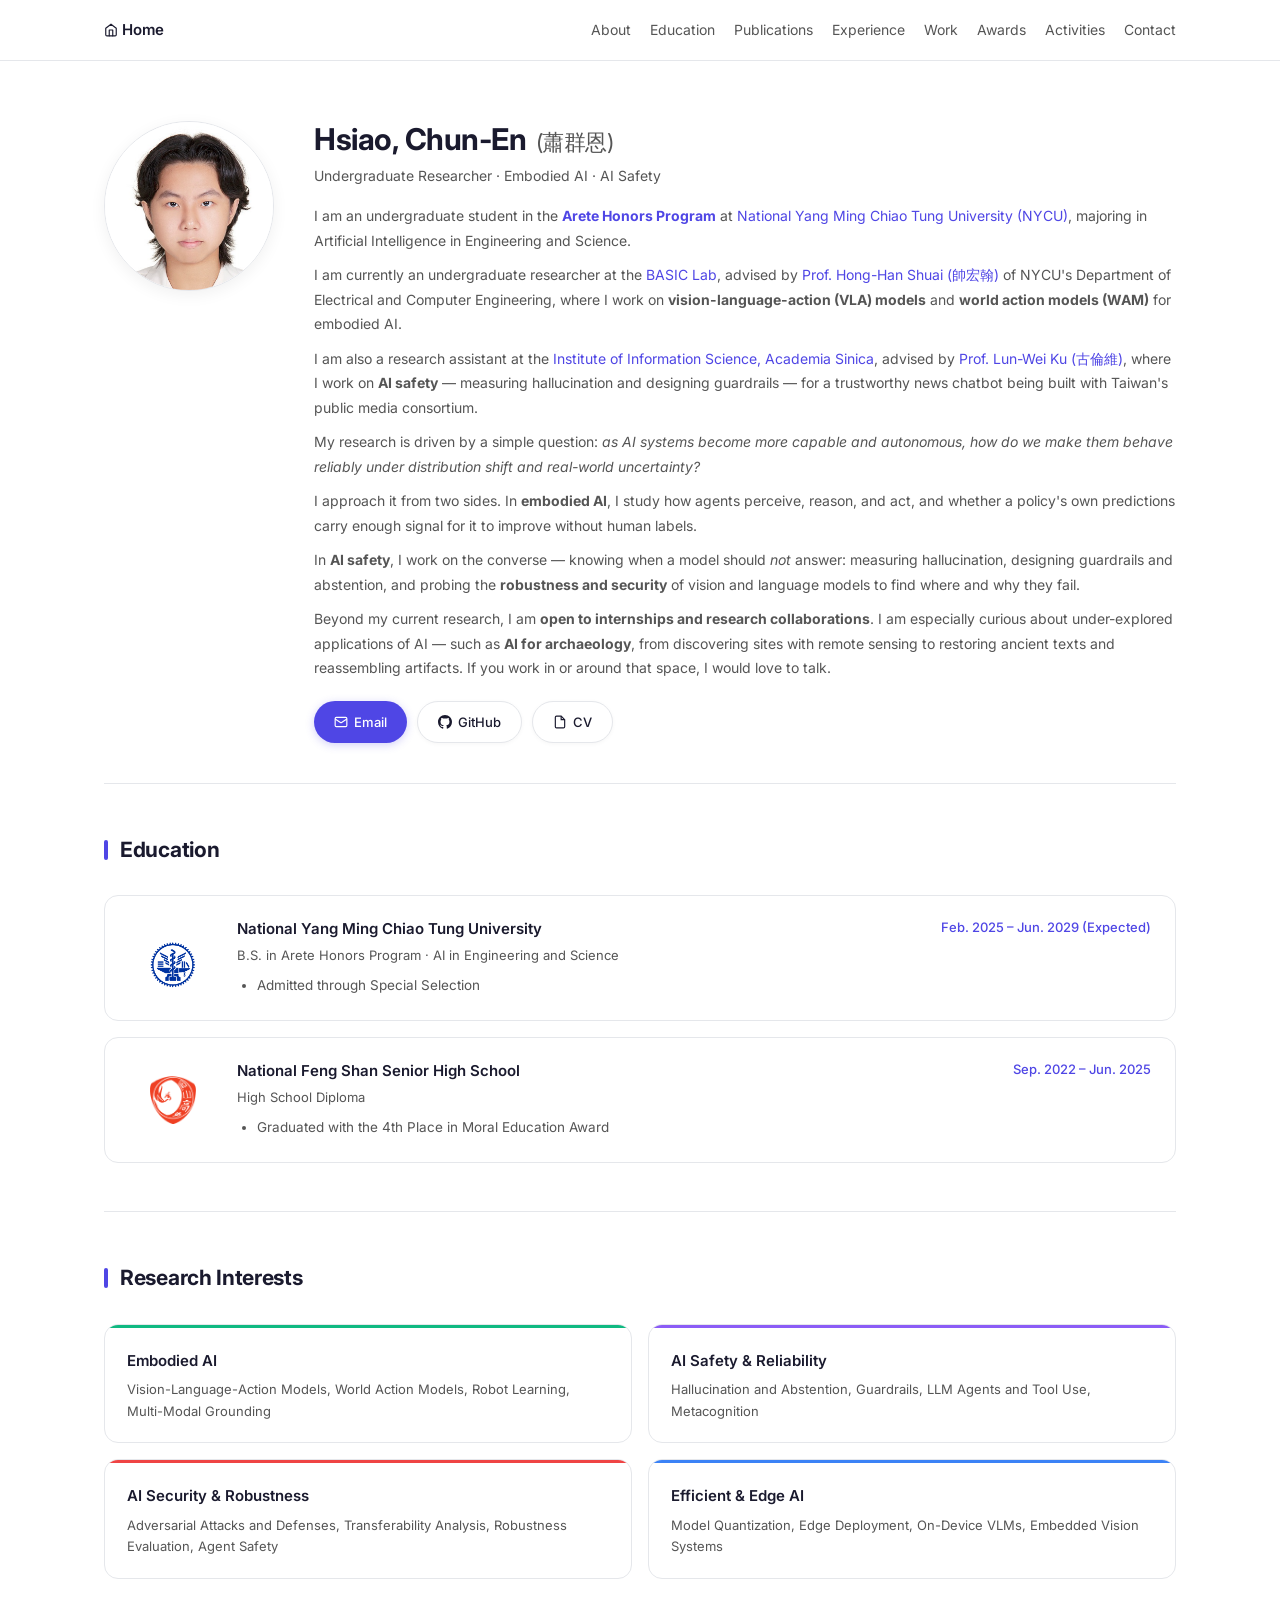
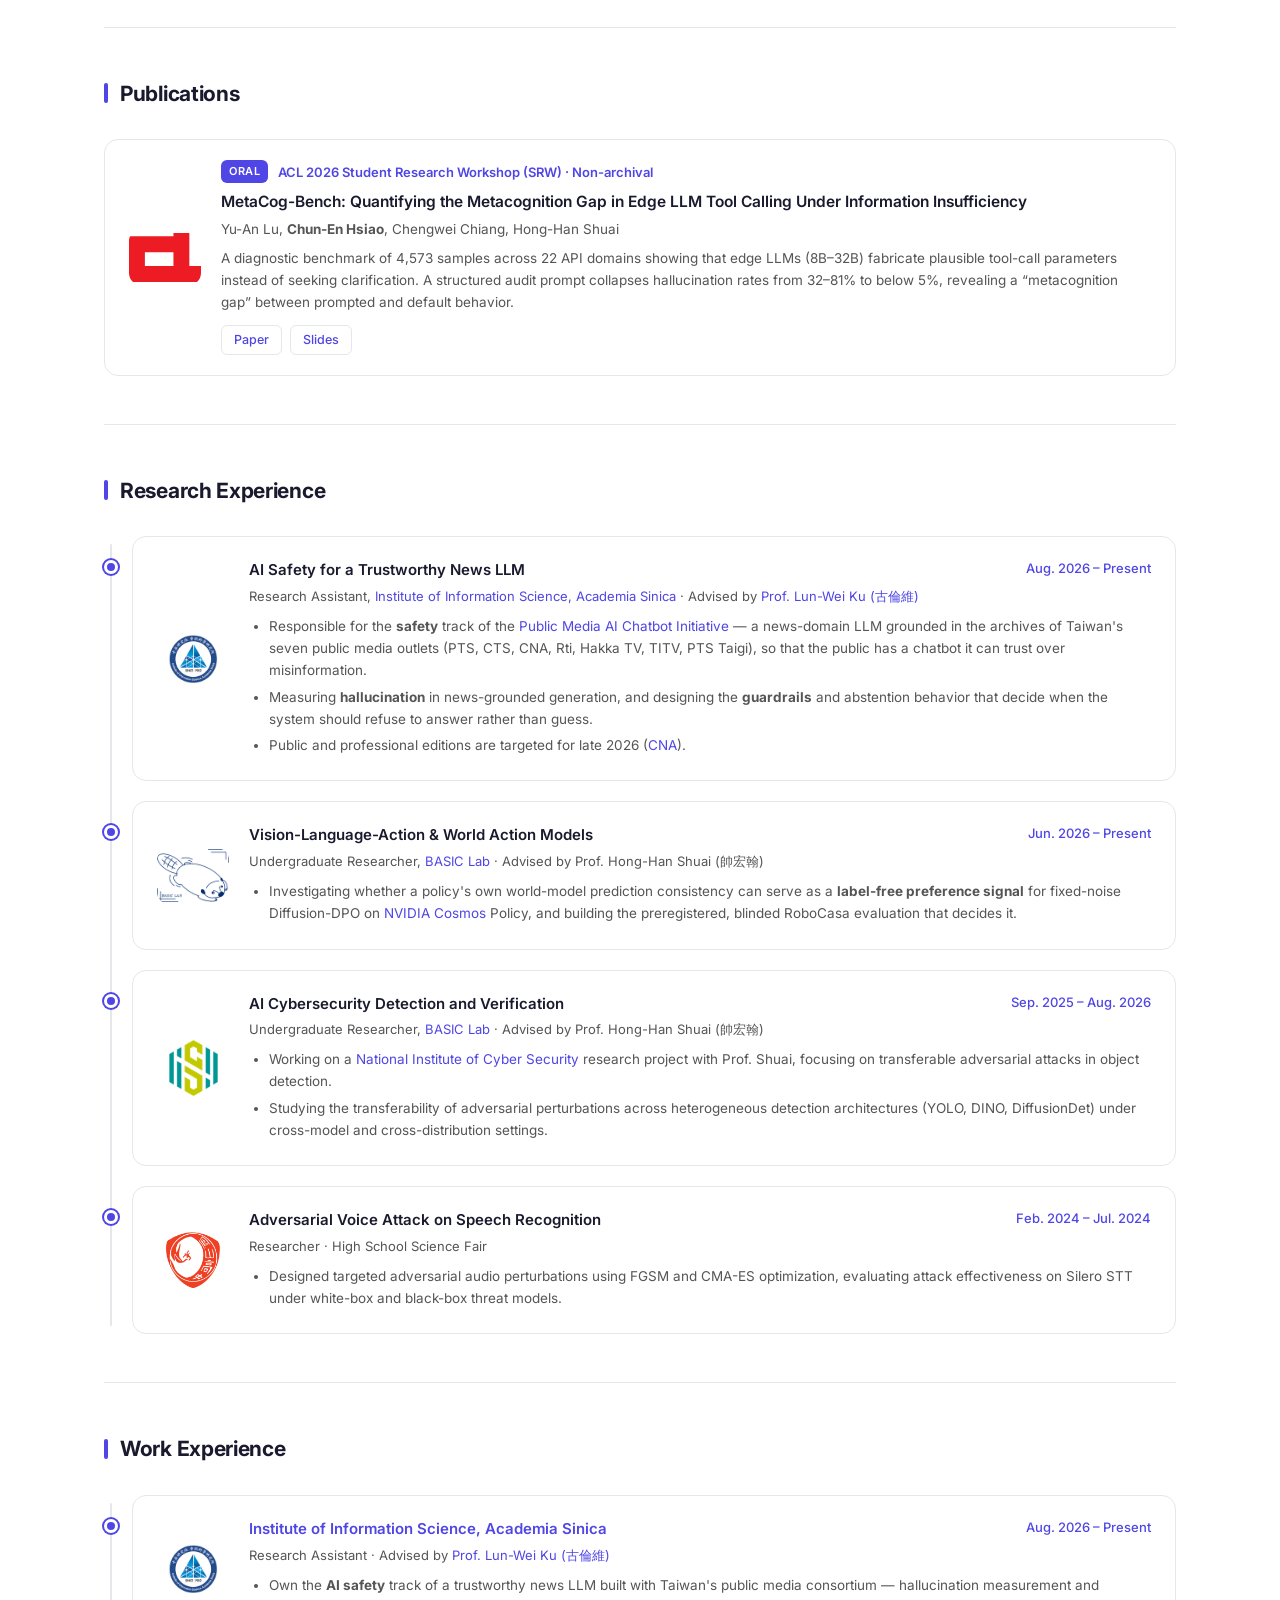
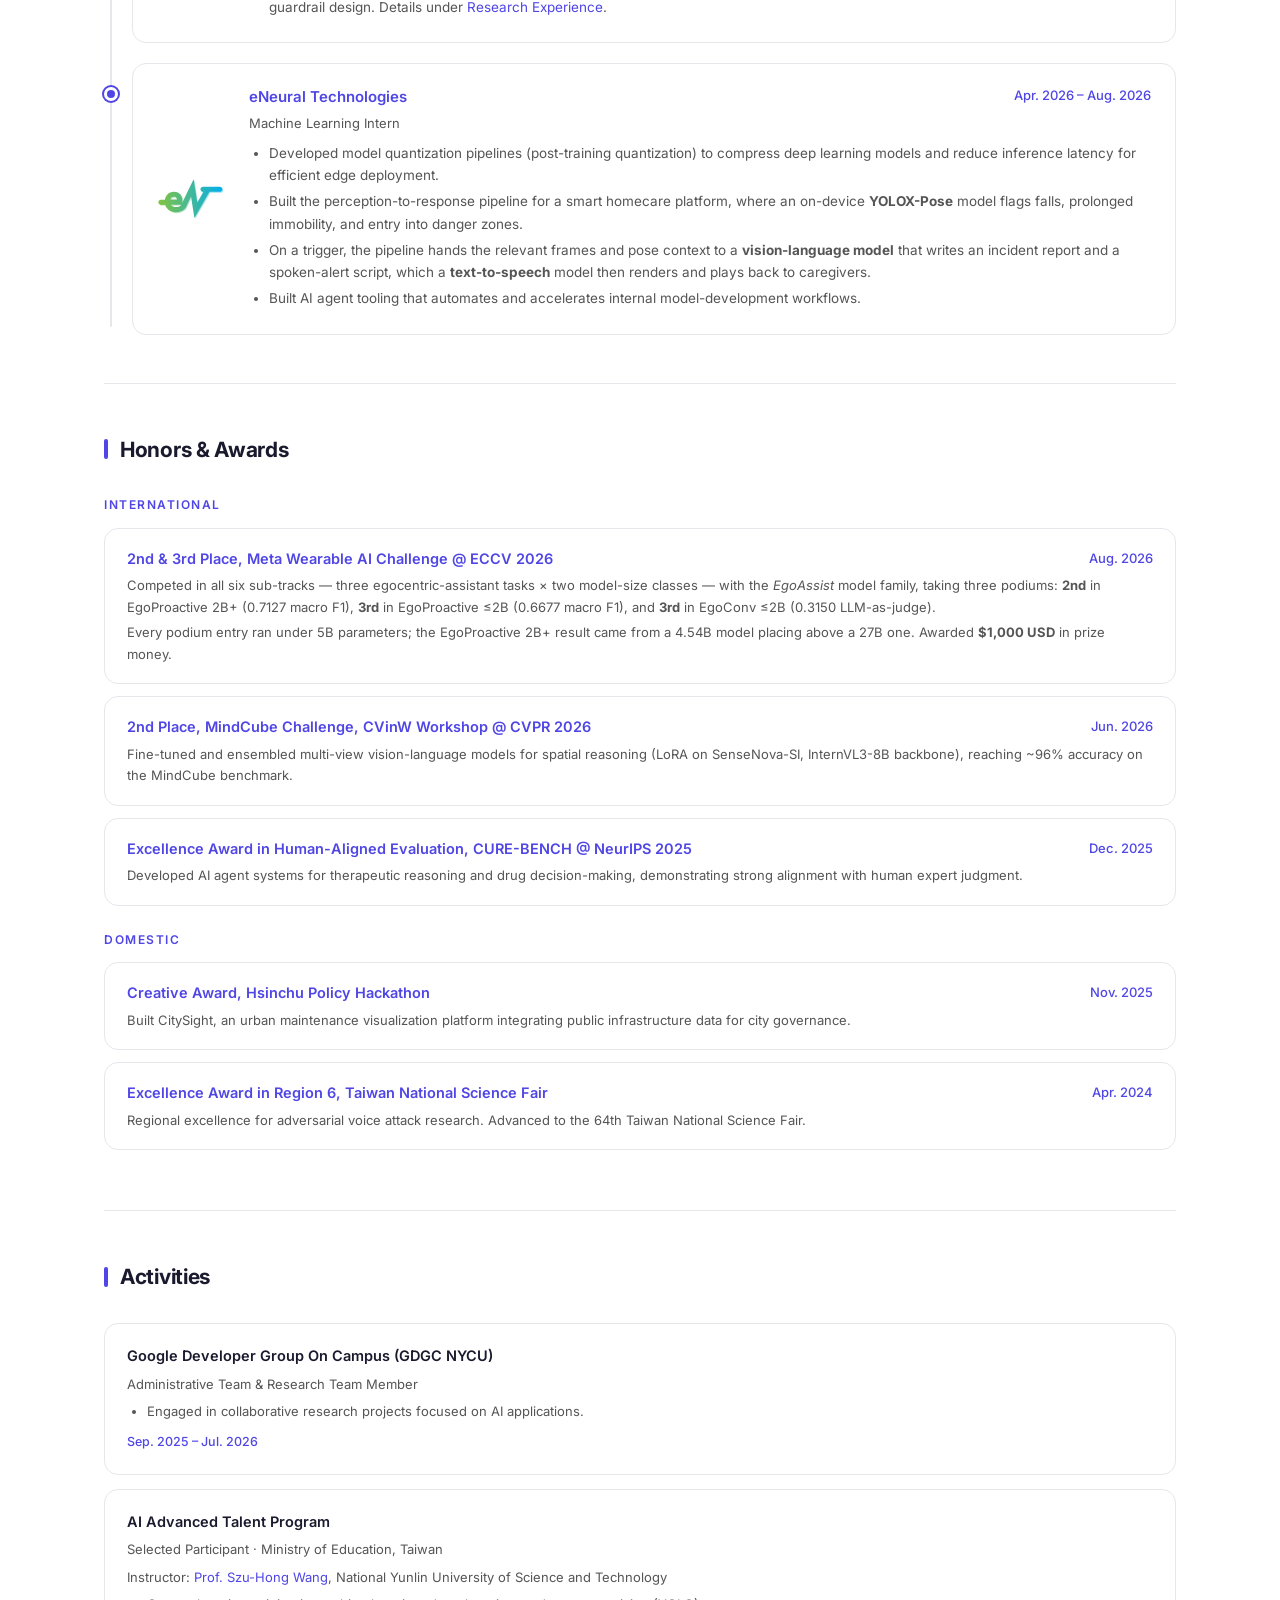
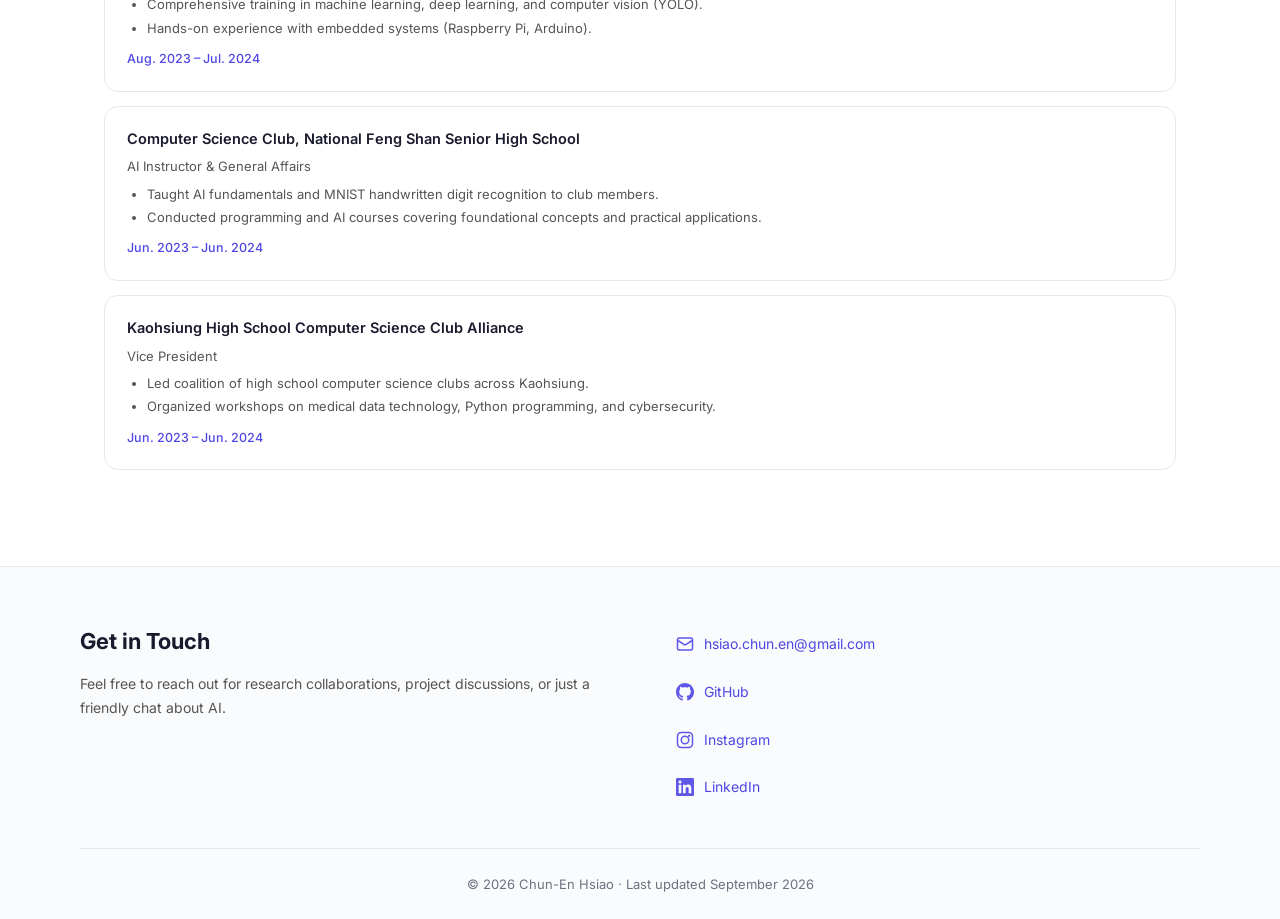
==== index.html @ 1447e21f "SEO metadata, og:image card, dark mode, NICS link, interest cards Metadata was still selling the old" ====
<!DOCTYPE html>
<html lang="en">
<head>
    <meta charset="UTF-8">
    <meta name="viewport" content="width=device-width, initial-scale=1.0">
    <title>Chun-En Hsiao (蕭群恩) — Embodied AI &amp; AI Safety, NYCU</title>
    <meta name="description" content="Chun-En Hsiao (蕭群恩) — embodied AI at NYCU BASIC Lab and AI safety at Academia Sinica: vision-language-action models, world action models, hallucination and guardrails.">
    <link rel="canonical" href="https://xiao-0001.github.io/">
    <meta name="theme-color" content="#4f46e5" media="(prefers-color-scheme: light)">
    <meta name="theme-color" content="#12141b" media="(prefers-color-scheme: dark)">

    <!-- Open Graph -->
    <meta property="og:type" content="profile">
    <meta property="og:title" content="Chun-En Hsiao (蕭群恩) — Embodied AI &amp; AI Safety">
    <meta property="og:description" content="Undergraduate researcher at NYCU BASIC Lab (vision-language-action &amp; world action models) and research assistant at Academia Sinica IIS (LLM hallucination, guardrails, abstention).">
    <meta property="og:url" content="https://xiao-0001.github.io/">
    <meta property="og:image" content="https://xiao-0001.github.io/og-card.png">
    <meta property="og:image:width" content="1200">
    <meta property="og:image:height" content="630">
    <meta property="og:image:alt" content="Chun-En Hsiao — Embodied AI &amp; AI Safety">
    <!-- Twitter -->
    <meta name="twitter:card" content="summary_large_image">
    <meta name="twitter:title" content="Chun-En Hsiao (蕭群恩) — Embodied AI &amp; AI Safety">
    <meta name="twitter:description" content="Embodied AI at NYCU BASIC Lab; AI safety at Academia Sinica IIS.">
    <meta name="twitter:image" content="https://xiao-0001.github.io/og-card.png">

    <link rel="preconnect" href="https://fonts.googleapis.com">
    <link rel="preconnect" href="https://fonts.gstatic.com" crossorigin>
    <link href="https://fonts.googleapis.com/css2?family=Inter:wght@400;500;600;700&display=swap" rel="stylesheet">
    <link rel="icon" href="favicon.svg" type="image/svg+xml">
    <link rel="icon" href="favicon.ico" sizes="any">
    <link rel="stylesheet" href="style.css?v=7">

    <script type="application/ld+json">
    {
      "@context": "https://schema.org",
      "@type": "Person",
      "name": "Chun-En Hsiao",
      "alternateName": "蕭群恩",
      "url": "https://xiao-0001.github.io/",
      "email": "hsiao.chun.en@gmail.com",
      "jobTitle": "Undergraduate Researcher",
      "affiliation": [
        {
          "@type": "CollegeOrUniversity",
          "name": "National Yang Ming Chiao Tung University",
          "url": "https://en.nycu.edu.tw/"
        },
        {
          "@type": "ResearchOrganization",
          "name": "Institute of Information Science, Academia Sinica",
          "url": "https://www.iis.sinica.edu.tw/en/index.html"
        }
      ],
      "knowsAbout": [
        "Embodied AI",
        "Vision-Language-Action Models",
        "World Action Models",
        "AI Safety",
        "LLM Hallucination",
        "Adversarial Robustness",
        "Model Quantization"
      ],
      "sameAs": [
        "https://github.com/xiao-0001",
        "https://www.linkedin.com/in/chun-en-hsiao-a76b9b364/",
        "https://www.instagram.com/xiao._ce/"
      ]
    }
    </script>
</head>
<body>
    <nav>
        <div class="nav-inner">
            <a href="#about" class="nav-name">
                <svg width="14" height="14" viewBox="0 0 24 24" fill="none" stroke="currentColor" stroke-width="2" stroke-linecap="round" stroke-linejoin="round" style="vertical-align:-2px"><path d="M3 9l9-7 9 7v11a2 2 0 0 1-2 2H5a2 2 0 0 1-2-2z"/><polyline points="9 22 9 12 15 12 15 22"/></svg>
                Home
            </a>
            <div class="nav-links" id="nav-links">
                <a href="#about">About</a>
                <a href="#education">Education</a>
                <a href="#publications">Publications</a>
                <a href="#experience">Experience</a>
                <a href="#industry">Work</a>
                <a href="#awards">Awards</a>
                <a href="#activities">Activities</a>
                <a href="#contact">Contact</a>
            </div>
            <button class="nav-toggle" aria-label="Toggle menu" aria-expanded="false" aria-controls="nav-links">
                <span></span><span></span><span></span>
            </button>
        </div>
    </nav>

    <main>
        <!-- Hero / About -->
        <section class="hero" id="about">
            <div class="hero-content">
                <div class="hero-photo">
                    <img src="photo.png" alt="Chun-En Hsiao" width="170" height="170">
                </div>
                <div class="hero-text">
                    <h1 class="name">Hsiao, Chun-En <span class="name-zh">(蕭群恩)</span></h1>
                    <p class="hero-tagline">Undergraduate Researcher &middot; Embodied AI &middot; AI&nbsp;Safety</p>
                    <p class="bio">
                        I am an undergraduate student in the <a href="https://aretehp.nycu.edu.tw/?language=en" target="_blank" rel="noopener noreferrer"><strong>Arete Honors Program</strong></a> at
                        <a href="https://en.nycu.edu.tw/" target="_blank" rel="noopener noreferrer">National Yang Ming Chiao Tung University (NYCU)</a>,
                        majoring in Artificial Intelligence in Engineering and Science.
                    </p>
                    <p class="bio">
                        I am currently an undergraduate researcher at the
                        <a href="https://basiclab.lab.nycu.edu.tw/new/index.html" target="_blank" rel="noopener noreferrer">BASIC Lab</a>,
                        advised by <a href="https://basiclab.lab.nycu.edu.tw/" target="_blank" rel="noopener noreferrer">Prof. Hong-Han Shuai (帥宏翰)</a>
                        of NYCU's Department of Electrical and Computer Engineering,
                        where I work on <strong>vision-language-action (VLA) models</strong> and <strong>world action models (WAM)</strong> for embodied AI.
                    </p>
                    <p class="bio">
                        I am also a research assistant at the
                        <a href="https://www.iis.sinica.edu.tw/en/index.html" target="_blank" rel="noopener noreferrer">Institute of Information Science, Academia Sinica</a>,
                        advised by <a href="https://homepage.iis.sinica.edu.tw/pages/lwku/" target="_blank" rel="noopener noreferrer">Prof. Lun-Wei Ku (古倫維)</a>,
                        where I work on <strong>AI safety</strong> &mdash; measuring hallucination and designing guardrails &mdash;
                        for a trustworthy news chatbot being built with Taiwan's public media consortium.
                    </p>
                    <p class="bio">
                        My research is driven by a simple question: <em>as AI systems become more capable and autonomous, how do we make them behave reliably under distribution shift and real-world uncertainty?</em>
                    </p>
                    <p class="bio">
                        I approach it from two sides. In <strong>embodied AI</strong>, I study how agents perceive, reason, and act,
                        and whether a policy's own predictions carry enough signal for it to improve without human labels.
                    </p>
                    <p class="bio">
                        In <strong>AI safety</strong>, I work on the converse &mdash; knowing when a model should <em>not</em> answer:
                        measuring hallucination, designing guardrails and abstention, and probing the
                        <strong>robustness and security</strong> of vision and language models to find where and why they fail.
                    </p>
                    <p class="bio">
                        Beyond my current research, I am <strong>open to internships and research collaborations</strong>.
                        I am especially curious about under-explored applications of AI &mdash; such as <strong>AI for archaeology</strong>,
                        from discovering sites with remote sensing to restoring ancient texts and reassembling artifacts.
                        If you work in or around that space, I would love to talk.
                    </p>
                    <div class="hero-links">
                        <a href="mailto:hsiao.chun.en@gmail.com" class="btn btn-primary">
                            <svg width="14" height="14" viewBox="0 0 24 24" fill="none" stroke="currentColor" stroke-width="2"><rect x="2" y="4" width="20" height="16" rx="2"/><path d="m22 7-8.97 5.7a1.94 1.94 0 0 1-2.06 0L2 7"/></svg>
                            Email
                        </a>
                        <a href="https://github.com/xiao-0001" target="_blank" rel="noopener noreferrer" class="btn btn-outline">
                            <svg width="14" height="14" viewBox="0 0 24 24" fill="currentColor"><path d="M12 0c-6.626 0-12 5.373-12 12 0 5.302 3.438 9.8 8.207 11.387.599.111.793-.261.793-.577v-2.234c-3.338.726-4.033-1.416-4.033-1.416-.546-1.387-1.333-1.756-1.333-1.756-1.089-.745.083-.729.083-.729 1.205.084 1.839 1.237 1.839 1.237 1.07 1.834 2.807 1.304 3.492.997.107-.775.418-1.305.762-1.604-2.665-.305-5.467-1.334-5.467-5.931 0-1.311.469-2.381 1.236-3.221-.124-.303-.535-1.524.117-3.176 0 0 1.008-.322 3.301 1.23.957-.266 1.983-.399 3.003-.404 1.02.005 2.047.138 3.006.404 2.291-1.552 3.297-1.23 3.297-1.23.653 1.653.242 2.874.118 3.176.77.84 1.235 1.911 1.235 3.221 0 4.609-2.807 5.624-5.479 5.921.43.372.823 1.102.823 2.222v3.293c0 .319.192.694.801.576 4.765-1.589 8.199-6.086 8.199-11.386 0-6.627-5.373-12-12-12z"/></svg>
                            GitHub
                        </a>
                        <a href="CHUN_EN_HSIAO_CV.pdf" target="_blank" rel="noopener noreferrer" class="btn btn-outline">
                            <svg width="14" height="14" viewBox="0 0 24 24" fill="none" stroke="currentColor" stroke-width="2"><path d="M14 2H6a2 2 0 0 0-2 2v16a2 2 0 0 0 2 2h12a2 2 0 0 0 2-2V8z"/><polyline points="14 2 14 8 20 8"/></svg>
                            CV
                        </a>
                    </div>
                </div>
            </div>
        </section>

        <!-- Education -->
        <section class="section" id="education">
            <h2>Education</h2>
            <div class="edu-item">
                <div class="edu-logo-wrap edu-logo-nycu">
                    <img src="nycu_logo.png" alt="NYCU logo" class="edu-logo-img" width="72" height="72" loading="lazy">
                </div>
                <div class="edu-content">
                    <div class="exp-header">
                        <div>
                            <h3>National Yang Ming Chiao Tung University</h3>
                            <p class="exp-role">B.S. in Arete Honors Program &middot; AI in Engineering and Science</p>
                        </div>
                        <span class="exp-date">Feb. 2025 &ndash; Jun. 2029 (Expected)</span>
                    </div>
                    <ul>
                        <li>Admitted through Special Selection</li>
                    </ul>
                </div>
            </div>
            <div class="edu-item">
                <div class="edu-logo-wrap edu-logo-fhsh">
                    <img src="fhsh_logo.gif" alt="National Feng Shan Senior High School logo" class="edu-logo-img" width="48" height="48" loading="lazy">
                </div>
                <div class="edu-content">
                    <div class="exp-header">
                        <div>
                            <h3>National Feng Shan Senior High School</h3>
                            <p class="exp-role">High School Diploma</p>
                        </div>
                        <span class="exp-date">Sep. 2022 &ndash; Jun. 2025</span>
                    </div>
                    <ul>
                        <li>Graduated with the 4th Place in Moral Education Award</li>
                    </ul>
                </div>
            </div>
        </section>

        <!-- Research Interests -->
        <section class="section" id="interests">
            <h2>Research Interests</h2>
            <div class="interests-grid">
                <div class="interest-card card-vla">
                    <div class="card-accent"></div>
                    <div class="card-body">
                        <h3>Embodied AI</h3>
                        <p>Vision-Language-Action Models, World Action Models, Robot Learning, Multi-Modal Grounding</p>
                    </div>
                </div>
                <div class="interest-card card-nlp">
                    <div class="card-accent"></div>
                    <div class="card-body">
                        <h3>AI Safety &amp; Reliability</h3>
                        <p>Hallucination and Abstention, Guardrails, LLM Agents and Tool Use, Metacognition</p>
                    </div>
                </div>
                <div class="interest-card card-security">
                    <div class="card-accent"></div>
                    <div class="card-body">
                        <h3>AI Security &amp; Robustness</h3>
                        <p>Adversarial Attacks and Defenses, Transferability Analysis, Robustness Evaluation, Agent Safety</p>
                    </div>
                </div>
                <div class="interest-card card-cv">
                    <div class="card-accent"></div>
                    <div class="card-body">
                        <h3>Efficient &amp; Edge AI</h3>
                        <p>Model Quantization, Edge Deployment, On-Device VLMs, Embedded Vision Systems</p>
                    </div>
                </div>
            </div>
        </section>

        <!-- Publications -->
        <section class="section" id="publications">
            <h2>Publications</h2>
            <div class="pub-item pub-item-logo">
                <div class="org-logo-wrap org-logo-acl">
                    <img src="acl_logo.svg" alt="ACL logo" class="org-logo-img" width="72" height="49" loading="lazy">
                </div>
                <div class="pub-logo-content">
                <div class="pub-meta">
                    <span class="pub-badge">Oral</span>
                    <span class="pub-venue">ACL 2026 Student Research Workshop (SRW) &middot; Non-archival</span>
                </div>
                <h3 class="pub-title">MetaCog-Bench: Quantifying the Metacognition Gap in Edge LLM Tool Calling Under Information Insufficiency</h3>
                <p class="pub-authors">Yu-An Lu, <strong>Chun-En Hsiao</strong>, Chengwei Chiang, Hong-Han Shuai</p>
                <p class="pub-summary">A diagnostic benchmark of 4,573 samples across 22 API domains showing that edge LLMs (8B&ndash;32B) fabricate plausible tool-call parameters instead of seeking clarification. A structured audit prompt collapses hallucination rates from 32&ndash;81% to below 5%, revealing a &ldquo;metacognition gap&rdquo; between prompted and default behavior.</p>
                <div class="pub-links">
                    <a href="MetaCog-Bench_Paper.pdf" target="_blank" rel="noopener noreferrer">Paper</a>
                    <a href="MetaCog-Bench_Slides.pdf" target="_blank" rel="noopener noreferrer">Slides</a>
                </div>
                </div>
            </div>
        </section>

        <!-- Research Experience -->
        <section class="section" id="experience">
            <h2>Research Experience</h2>

            <div class="timeline">
                <div class="timeline-item">
                    <div class="timeline-dot"></div>
                    <div class="exp-item exp-item-logo">
                        <div class="org-logo-wrap org-logo-iis">
                            <img src="sinica_iis_logo.jpg" alt="Institute of Information Science, Academia Sinica logo" class="org-logo-img" width="56" height="56" loading="lazy">
                        </div>
                        <div class="exp-logo-content">
                        <div class="exp-header">
                            <div>
                                <h3>AI Safety for a Trustworthy News LLM</h3>
                                <p class="exp-role">Research Assistant, <a href="https://www.iis.sinica.edu.tw/en/index.html" target="_blank" rel="noopener noreferrer">Institute of Information Science, Academia Sinica</a> &middot; Advised by <a href="https://homepage.iis.sinica.edu.tw/pages/lwku/" target="_blank" rel="noopener noreferrer">Prof. Lun-Wei Ku (古倫維)</a></p>
                            </div>
                            <span class="exp-date">Aug. 2026 &ndash; Present</span>
                        </div>
                        <ul>
                            <li>Responsible for the <strong>safety</strong> track of the <a href="https://about.pts.org.tw/pr/latestnews/article/5783" target="_blank" rel="noopener noreferrer">Public Media AI Chatbot Initiative</a> &mdash; a news-domain LLM grounded in the archives of Taiwan's seven public media outlets (PTS, CTS, CNA, Rti, Hakka TV, TITV, PTS Taigi), so that the public has a chatbot it can trust over misinformation.</li>
                            <li>Measuring <strong>hallucination</strong> in news-grounded generation, and designing the <strong>guardrails</strong> and abstention behavior that decide when the system should refuse to answer rather than guess.</li>
                            <li>Public and professional editions are targeted for late 2026 (<a href="https://www.cna.com.tw/news/ahel/202509010183.aspx" target="_blank" rel="noopener noreferrer">CNA</a>).</li>
                        </ul>
                        </div>
                    </div>
                </div>

                <div class="timeline-item">
                    <div class="timeline-dot"></div>
                    <div class="exp-item exp-item-logo">
                        <div class="org-logo-wrap org-logo-basiclab">
                            <img src="basiclab_logo.png" alt="BASIC Lab logo" class="org-logo-img" width="72" height="53" loading="lazy">
                        </div>
                        <div class="exp-logo-content">
                        <div class="exp-header">
                            <div>
                                <h3>Vision-Language-Action &amp; World Action Models</h3>
                                <p class="exp-role">Undergraduate Researcher, <a href="https://basiclab.lab.nycu.edu.tw/new/index.html" target="_blank" rel="noopener noreferrer">BASIC Lab</a> &middot; Advised by Prof. Hong-Han Shuai (帥宏翰)</p>
                            </div>
                            <span class="exp-date">Jun. 2026 &ndash; Present</span>
                        </div>
                        <ul>
                            <li>Investigating whether a policy's own world-model prediction consistency can serve as a <strong>label-free preference signal</strong> for fixed-noise Diffusion-DPO on <a href="https://github.com/NVIDIA/Cosmos" target="_blank" rel="noopener noreferrer">NVIDIA Cosmos</a> Policy, and building the preregistered, blinded RoboCasa evaluation that decides it.</li>
                        </ul>
                        </div>
                    </div>
                </div>

                <div class="timeline-item">
                    <div class="timeline-dot"></div>
                    <div class="exp-item exp-item-logo">
                        <div class="org-logo-wrap org-logo-nics">
                            <img src="nics_logo.png" alt="National Institute of Cyber Security logo" class="org-logo-img" width="49" height="56" loading="lazy">
                        </div>
                        <div class="exp-logo-content">
                        <div class="exp-header">
                            <div>
                                <h3>AI Cybersecurity Detection and Verification</h3>
                                <p class="exp-role">Undergraduate Researcher, <a href="https://basiclab.lab.nycu.edu.tw/new/index.html" target="_blank" rel="noopener noreferrer">BASIC Lab</a> &middot; Advised by Prof. Hong-Han Shuai (帥宏翰)</p>
                            </div>
                            <span class="exp-date">Sep. 2025 &ndash; Aug. 2026</span>
                        </div>
                        <ul>
                            <li>Working on a <a href="https://www.nics.nat.gov.tw/en/" target="_blank" rel="noopener noreferrer">National Institute of Cyber Security</a> research project with Prof. Shuai, focusing on transferable adversarial attacks in object detection.</li>
                            <li>Studying the transferability of adversarial perturbations across heterogeneous detection architectures (YOLO, DINO, DiffusionDet) under cross-model and cross-distribution settings.</li>
                        </ul>
                        </div>
                    </div>
                </div>

                <div class="timeline-item">
                    <div class="timeline-dot"></div>
                    <div class="exp-item exp-item-logo">
                        <div class="org-logo-wrap org-logo-fhsh">
                            <img src="fhsh_logo.gif" alt="National Feng Shan Senior High School logo" class="org-logo-img" width="54" height="56" loading="lazy">
                        </div>
                        <div class="exp-logo-content">
                        <div class="exp-header">
                            <div>
                                <h3>Adversarial Voice Attack on Speech Recognition</h3>
                                <p class="exp-role">Researcher &middot; High School Science Fair</p>
                            </div>
                            <span class="exp-date">Feb. 2024 &ndash; Jul. 2024</span>
                        </div>
                        <ul>
                            <li>Designed targeted adversarial audio perturbations using FGSM and CMA-ES optimization, evaluating attack effectiveness on Silero STT under white-box and black-box threat models.</li>
                        </ul>
                        </div>
                    </div>
                </div>
            </div>
        </section>

        <!-- Work Experience -->
        <section class="section" id="industry">
            <h2>Work Experience</h2>

            <div class="timeline">
                <div class="timeline-item">
                    <div class="timeline-dot"></div>
                <div class="exp-item exp-item-logo">
                    <div class="org-logo-wrap org-logo-iis">
                        <img src="sinica_iis_logo.jpg" alt="Institute of Information Science, Academia Sinica logo" class="org-logo-img" width="56" height="56" loading="lazy">
                    </div>
                    <div class="exp-logo-content">
                    <div class="exp-header">
                        <div>
                            <h3><a href="https://www.iis.sinica.edu.tw/en/index.html" target="_blank" rel="noopener noreferrer">Institute of Information Science, Academia Sinica</a></h3>
                            <p class="exp-role">Research Assistant &middot; Advised by <a href="https://homepage.iis.sinica.edu.tw/pages/lwku/" target="_blank" rel="noopener noreferrer">Prof. Lun-Wei Ku (古倫維)</a></p>
                        </div>
                        <span class="exp-date">Aug. 2026 &ndash; Present</span>
                    </div>
                    <ul>
                        <li>Own the <strong>AI safety</strong> track of a trustworthy news LLM built with Taiwan's public media consortium &mdash; hallucination measurement and guardrail design. Details under <a href="#experience">Research Experience</a>.</li>
                    </ul>
                    </div>
                </div>
                </div>

                <div class="timeline-item">
                    <div class="timeline-dot"></div>
                <div class="exp-item exp-item-logo">
                    <div class="org-logo-wrap org-logo-eneural">
                        <img src="eneural_logo.svg" alt="eNeural Technologies logo" class="org-logo-img" width="72" height="42" loading="lazy">
                    </div>
                    <div class="exp-logo-content">
                    <div class="exp-header">
                        <div>
                            <h3><a href="https://www.eneural.ai/" target="_blank" rel="noopener noreferrer">eNeural Technologies</a></h3>
                            <p class="exp-role">Machine Learning Intern</p>
                        </div>
                        <span class="exp-date">Apr. 2026 &ndash; Aug. 2026</span>
                    </div>
                    <ul>
                        <li>Developed model quantization pipelines (post-training quantization) to compress deep learning models and reduce inference latency for efficient edge deployment.</li>
                        <li>Built the perception-to-response pipeline for a smart homecare platform, where an on-device <strong>YOLOX-Pose</strong> model flags falls, prolonged immobility, and entry into danger zones.</li>
                    <li>On a trigger, the pipeline hands the relevant frames and pose context to a <strong>vision-language model</strong> that writes an incident report and a spoken-alert script, which a <strong>text-to-speech</strong> model then renders and plays back to caregivers.</li>
                        <li>Built AI agent tooling that automates and accelerates internal model-development workflows.</li>
                    </ul>
                    </div>
                </div>
                </div>
            </div>
        </section>

        <!-- Awards -->
        <section class="section" id="awards">
            <h2>Honors &amp; Awards</h2>

            <div class="awards-group">
                <h3 class="awards-category">International</h3>
                <div class="award-item">
                    <div class="award-content">
                        <div class="award-header">
                            <span class="award-name"><a href="https://wearable-ai-workshop.github.io/" target="_blank" rel="noopener noreferrer">2nd &amp; 3rd Place, Meta Wearable AI Challenge @ ECCV 2026</a></span>
                            <span class="award-date">Aug. 2026</span>
                        </div>
                        <p>Competed in all six sub-tracks &mdash; three egocentric-assistant tasks &times; two model-size classes &mdash; with the <em>EgoAssist</em> model family, taking three podiums: <strong>2nd</strong> in EgoProactive 2B+ (0.7127 macro F1), <strong>3rd</strong> in EgoProactive &le;2B (0.6677 macro F1), and <strong>3rd</strong> in EgoConv &le;2B (0.3150 LLM-as-judge).</p>
                        <p>Every podium entry ran under 5B parameters; the EgoProactive 2B+ result came from a 4.54B model placing above a 27B one. Awarded <strong>$1,000 USD</strong> in prize money.</p>
                    </div>
                </div>
                <div class="award-item">
                    <div class="award-content">
                        <div class="award-header">
                            <span class="award-name"><a href="https://eval.ai/web/challenges/challenge-page/2687/overview" target="_blank" rel="noopener noreferrer">2nd Place, MindCube Challenge, CVinW Workshop @ CVPR 2026</a></span>
                            <span class="award-date">Jun. 2026</span>
                        </div>
                        <p>Fine-tuned and ensembled multi-view vision-language models for spatial reasoning (LoRA on SenseNova-SI, InternVL3-8B backbone), reaching ~96% accuracy on the MindCube benchmark.</p>
                    </div>
                </div>
                <div class="award-item">
                    <div class="award-content">
                        <div class="award-header">
                            <span class="award-name"><a href="https://neurips.cc/virtual/2025/competition/127720" target="_blank" rel="noopener noreferrer">Excellence Award in Human-Aligned Evaluation, CURE-BENCH @ NeurIPS 2025</a></span>
                            <span class="award-date">Dec. 2025</span>
                        </div>
                        <p>Developed AI agent systems for therapeutic reasoning and drug decision-making, demonstrating strong alignment with human expert judgment.</p>
                    </div>
                </div>
            </div>

            <div class="awards-group">
                <h3 class="awards-category">Domestic</h3>
                <div class="award-item">
                        <div class="award-content">
                        <div class="award-header">
                            <span class="award-name"><a href="https://114hsinchuhackathon.com/" target="_blank" rel="noopener noreferrer">Creative Award, Hsinchu Policy Hackathon</a></span>
                            <span class="award-date">Nov. 2025</span>
                        </div>
                        <p>Built CitySight, an urban maintenance visualization platform integrating public infrastructure data for city governance.</p>
                    </div>
                </div>
                <div class="award-item">
                        <div class="award-content">
                        <div class="award-header">
                            <span class="award-name"><a href="https://twsf.ntsec.gov.tw/" target="_blank" rel="noopener noreferrer">Excellence Award in Region 6, Taiwan National Science Fair</a></span>
                            <span class="award-date">Apr. 2024</span>
                        </div>
                        <p>Regional excellence for adversarial voice attack research. Advanced to the 64th Taiwan National Science Fair.</p>
                    </div>
                </div>
            </div>
        </section>

        <!-- Activities -->
        <section class="section" id="activities">
            <h2>Activities</h2>

            <div class="activities-grid">
                <div class="activity-card">
                    <h3>Google Developer Group On Campus (GDGC NYCU)</h3>
                    <p class="exp-role">Administrative Team &amp; Research Team Member</p>
                    <ul class="activity-details">
                        <li>Engaged in collaborative research projects focused on AI applications.</li>
                    </ul>
                    <span class="exp-date">Sep. 2025 &ndash; Jul. 2026</span>
                </div>
                <div class="activity-card">
                    <h3>AI Advanced Talent Program</h3>
                    <p class="exp-role">Selected Participant &middot; Ministry of Education, Taiwan</p>
                    <p class="exp-role">Instructor: <a href="https://uel.yuntech.edu.tw/facultyview_29.html" target="_blank" rel="noopener noreferrer">Prof. Szu-Hong Wang</a>, National Yunlin University of Science and Technology</p>
                    <ul class="activity-details">
                        <li>Comprehensive training in machine learning, deep learning, and computer vision (YOLO).</li>
                        <li>Hands-on experience with embedded systems (Raspberry Pi, Arduino).</li>
                    </ul>
                    <span class="exp-date">Aug. 2023 &ndash; Jul. 2024</span>
                </div>
                <div class="activity-card">
                    <h3>Computer Science Club, National Feng Shan Senior High School</h3>
                    <p class="exp-role">AI Instructor &amp; General Affairs</p>
                    <ul class="activity-details">
                        <li>Taught AI fundamentals and MNIST handwritten digit recognition to club members.</li>
                        <li>Conducted programming and AI courses covering foundational concepts and practical applications.</li>
                    </ul>
                    <span class="exp-date">Jun. 2023 &ndash; Jun. 2024</span>
                </div>
                <div class="activity-card">
                    <h3>Kaohsiung High School Computer Science Club Alliance</h3>
                    <p class="exp-role">Vice President</p>
                    <ul class="activity-details">
                        <li>Led coalition of high school computer science clubs across Kaohsiung.</li>
                        <li>Organized workshops on medical data technology, Python programming, and cybersecurity.</li>
                    </ul>
                    <span class="exp-date">Jun. 2023 &ndash; Jun. 2024</span>
                </div>
            </div>
        </section>
    </main>

    <!-- Contact Footer -->
    <footer class="site-footer" id="contact">
        <div class="footer-content">
            <div class="footer-main">
                <h2>Get in Touch</h2>
                <p>Feel free to reach out for research collaborations, project discussions, or just a friendly chat about AI.</p>
            </div>
            <div class="footer-links">
                <a href="mailto:hsiao.chun.en@gmail.com" class="footer-link">
                    <svg width="18" height="18" viewBox="0 0 24 24" fill="none" stroke="currentColor" stroke-width="2"><rect x="2" y="4" width="20" height="16" rx="2"/><path d="m22 7-8.97 5.7a1.94 1.94 0 0 1-2.06 0L2 7"/></svg>
                    hsiao.chun.en@gmail.com
                </a>
                <a href="https://github.com/xiao-0001" target="_blank" rel="noopener noreferrer" class="footer-link">
                    <svg width="18" height="18" viewBox="0 0 24 24" fill="currentColor"><path d="M12 0c-6.626 0-12 5.373-12 12 0 5.302 3.438 9.8 8.207 11.387.599.111.793-.261.793-.577v-2.234c-3.338.726-4.033-1.416-4.033-1.416-.546-1.387-1.333-1.756-1.333-1.756-1.089-.745.083-.729.083-.729 1.205.084 1.839 1.237 1.839 1.237 1.07 1.834 2.807 1.304 3.492.997.107-.775.418-1.305.762-1.604-2.665-.305-5.467-1.334-5.467-5.931 0-1.311.469-2.381 1.236-3.221-.124-.303-.535-1.524.117-3.176 0 0 1.008-.322 3.301 1.23.957-.266 1.983-.399 3.003-.404 1.02.005 2.047.138 3.006.404 2.291-1.552 3.297-1.23 3.297-1.23.653 1.653.242 2.874.118 3.176.77.84 1.235 1.911 1.235 3.221 0 4.609-2.807 5.624-5.479 5.921.43.372.823 1.102.823 2.222v3.293c0 .319.192.694.801.576 4.765-1.589 8.199-6.086 8.199-11.386 0-6.627-5.373-12-12-12z"/></svg>
                    GitHub
                </a>
                <a href="https://www.instagram.com/xiao._ce/" target="_blank" rel="noopener noreferrer" class="footer-link">
                    <svg width="18" height="18" viewBox="0 0 24 24" fill="none" stroke="currentColor" stroke-width="2"><rect x="2" y="2" width="20" height="20" rx="5"/><circle cx="12" cy="12" r="5"/><circle cx="17.5" cy="6.5" r="1.5" fill="currentColor" stroke="none"/></svg>
                    Instagram
                </a>
                <a href="https://www.linkedin.com/in/chun-en-hsiao-a76b9b364/" target="_blank" rel="noopener noreferrer" class="footer-link">
                    <svg width="18" height="18" viewBox="0 0 24 24" fill="currentColor"><path d="M20.447 20.452h-3.554v-5.569c0-1.328-.027-3.037-1.852-3.037-1.853 0-2.136 1.445-2.136 2.939v5.667H9.351V9h3.414v1.561h.046c.477-.9 1.637-1.85 3.37-1.85 3.601 0 4.267 2.37 4.267 5.455v6.286zM5.337 7.433c-1.144 0-2.063-.926-2.063-2.065 0-1.138.92-2.063 2.063-2.063 1.14 0 2.064.925 2.064 2.063 0 1.139-.925 2.065-2.064 2.065zm1.782 13.019H3.555V9h3.564v11.452zM22.225 0H1.771C.792 0 0 .774 0 1.729v20.542C0 23.227.792 24 1.771 24h20.451C23.2 24 24 23.227 24 22.271V1.729C24 .774 23.2 0 22.222 0h.003z"/></svg>
                    LinkedIn
                </a>
            </div>
        </div>
        <div class="footer-bottom">
            <p>&copy; 2026 Chun-En Hsiao &middot; Last updated September 2026</p>
        </div>
    </footer>

    <script>
    (() => {
        const toggle = document.querySelector('.nav-toggle');
        const links = document.getElementById('nav-links');
        if (!toggle || !links) return;
        toggle.addEventListener('click', () => {
            const open = links.classList.toggle('open');
            toggle.setAttribute('aria-expanded', open ? 'true' : 'false');
        });
        links.addEventListener('click', (e) => {
            if (e.target.tagName === 'A') {
                links.classList.remove('open');
                toggle.setAttribute('aria-expanded', 'false');
            }
        });
    })();
    </script>
</body>
</html>
---- style.css ----
/* ===== Reset & Base ===== */
*, *::before, *::after {
    margin: 0;
    padding: 0;
    box-sizing: border-box;
}

:root {
    color-scheme: light dark;
    --bg: #ffffff;
    --surface: #ffffff;
    --text: #1a1a2e;
    --text-secondary: #555;
    --accent: #4f46e5;
    --accent-hover: #4338ca;
    --accent-light: #eef2ff;
    --border: #e5e7eb;
    --border-hover: #cbd0dc;
    --nav-bg: #ffffff;
    --btn-bg: #ffffff;
    --footer-bg: #fafbfc;
    --footer-text: #6b7280;
    --radius: 14px;
    --max-width: 1120px;
}

html {
    scroll-behavior: smooth;
}

@media (prefers-reduced-motion: reduce) {
    html { scroll-behavior: auto; }
    * { transition: none !important; }
}

body {
    font-family: 'Inter', -apple-system, BlinkMacSystemFont, sans-serif;
    background: var(--bg);
    color: var(--text);
    line-height: 1.7;
    font-size: 15px;
    overflow-x: hidden;
}

/* Offset anchor jumps so headings clear the sticky nav */
section,
.hero,
.site-footer {
    scroll-margin-top: 68px;
}

a {
    color: var(--accent);
    text-decoration: none;
    transition: color 0.2s;
}

a:hover {
    color: var(--accent-hover);
    text-decoration: underline;
}

/* Keyboard focus visibility */
a:focus-visible,
button:focus-visible,
.btn:focus-visible,
.nav-toggle:focus-visible,
.footer-link:focus-visible,
.pub-links a:focus-visible {
    outline: 2px solid var(--accent);
    outline-offset: 2px;
    border-radius: 4px;
}

/* ===== Nav ===== */
nav {
    position: sticky;
    top: 0;
    background: var(--nav-bg);
    border-bottom: 1px solid var(--border);
    z-index: 100;
}

.nav-inner {
    max-width: var(--max-width);
    margin: 0 auto;
    padding: 14px 24px;
    display: flex;
    justify-content: space-between;
    align-items: center;
    position: relative;
}

.nav-name {
    font-weight: 600;
    font-size: 15px;
    color: var(--text);
}

.nav-name:hover {
    text-decoration: none;
}

.nav-links {
    display: flex;
    gap: 19px;
    font-size: 14px;
}

.nav-links a {
    color: var(--text-secondary);
    font-weight: 400;
    padding: 4px 0;
    position: relative;
}

.nav-links a::after {
    content: '';
    position: absolute;
    bottom: 0;
    left: 0;
    width: 0;
    height: 2px;
    background: var(--accent);
    transition: width 0.3s;
}

.nav-links a:hover {
    color: var(--accent);
    text-decoration: none;
}

.nav-links a:hover::after {
    width: 100%;
}

.nav-toggle {
    display: none;
    flex-direction: column;
    gap: 4px;
    background: none;
    border: none;
    cursor: pointer;
    padding: 4px;
}

.nav-toggle span {
    display: block;
    width: 20px;
    height: 2px;
    background: var(--text);
    border-radius: 2px;
}

/* ===== Main ===== */
main {
    max-width: var(--max-width);
    margin: 0 auto;
    padding: 0 24px;
}

/* ===== Hero ===== */
.hero {
    padding: 60px 0 40px;
}

.hero-content {
    display: flex;
    gap: 40px;
    align-items: flex-start;
}

.hero-photo {
    flex-shrink: 0;
}

.hero-text {
    flex: 1;
    min-width: 0;
}

.hero-photo img {
    width: 170px;
    height: 170px;
    border-radius: 50%;
    object-fit: cover;
    object-position: center top;
    border: 1px solid var(--border);
    box-shadow: 0 4px 16px rgba(0, 0, 0, 0.06);
}

.hero h1,
.name {
    font-size: 30px;
    font-weight: 700;
    margin-bottom: 6px;
    line-height: 1.25;
    letter-spacing: -0.5px;
    color: var(--text);
}

.name-zh {
    font-weight: 400;
    color: var(--text-secondary);
    font-size: 22px;
    margin-left: 3px;
}

.hero-tagline {
    font-size: 14px;
    color: var(--text-secondary);
    margin-bottom: 16px;
    font-weight: 400;
}

.bio {
    font-size: 14px;
    color: var(--text-secondary);
    margin-bottom: 10px;
    line-height: 1.75;
}

.bio:last-of-type {
    margin-bottom: 20px;
}

.hero-links {
    display: flex;
    gap: 10px;
    flex-wrap: wrap;
}

.btn {
    display: inline-flex;
    align-items: center;
    gap: 6px;
    padding: 9px 20px;
    border-radius: 24px;
    font-size: 13px;
    font-weight: 500;
    transition: all 0.25s;
}

.btn-primary {
    background: var(--accent);
    color: #fff !important;
    box-shadow: 0 2px 8px rgba(79, 70, 229, 0.25);
}

.btn-primary:hover {
    background: var(--accent-hover);
    text-decoration: none;
    box-shadow: 0 4px 12px rgba(79, 70, 229, 0.22);
}

.btn-outline {
    background: var(--btn-bg);
    color: var(--text) !important;
    border: 1px solid var(--border);
    box-shadow: 0 1px 4px rgba(0, 0, 0, 0.04);
}

.btn-outline:hover {
    background: var(--accent-light);
    border-color: var(--accent);
    color: var(--accent) !important;
    text-decoration: none;
}

/* ===== Sections ===== */
.section {
    padding: 48px 0;
    border-top: 1px solid var(--border);
}

.section h2 {
    font-size: 21px;
    font-weight: 700;
    margin-bottom: 28px;
    letter-spacing: -0.3px;
    display: flex;
    align-items: center;
    gap: 12px;
}

.section h2::before {
    content: '';
    flex-shrink: 0;
    width: 4px;
    height: 20px;
    background: var(--accent);
    border-radius: 2px;
}

/* ===== Education with Logo Badges ===== */
.edu-item {
    display: flex;
    align-items: center;
    gap: 20px;
    margin-bottom: 16px;
    padding: 20px 24px;
    background: var(--surface);
    border-radius: var(--radius);
    border: 1px solid var(--border);
    transition: all 0.3s;
}

.edu-item:hover {
    border-color: var(--border-hover);
}

.edu-item:last-child {
    margin-bottom: 0;
}

.edu-logo-wrap,
.org-logo-wrap {
    width: 88px;
    min-height: 56px;
    border-radius: 12px;
    display: flex;
    align-items: center;
    justify-content: center;
    flex-shrink: 0;
    overflow: hidden;
    background: #fff;
}

.edu-logo-nycu .edu-logo-img {
    width: 72px;
    height: 72px;
}

.edu-logo-fhsh .edu-logo-img {
    width: 48px;
    height: 48px;
}

.edu-logo-img,
.org-logo-img {
    object-fit: contain;
}

.edu-content {
    flex: 1;
}

/* Experience / publication logo slots are wider than the education ones */
.org-logo-wrap {
    width: 72px;
    min-height: 56px;
}

.exp-item-logo {
    display: flex;
    align-items: center;
    gap: 20px;
}

.exp-logo-content {
    flex: 1;
    min-width: 0;
}

.org-logo-iis .org-logo-img {
    width: 56px;
    height: 56px;
}

.org-logo-eneural .org-logo-img {
    width: 72px;
    height: 42px;
}

.org-logo-basiclab .org-logo-img {
    width: 72px;
    height: 53px;
}

.org-logo-nics .org-logo-img {
    width: 49px;
    height: 56px;
}

.org-logo-acl .org-logo-img {
    width: 72px;
    height: 49px;
}

.org-logo-fhsh .org-logo-img {
    width: 54px;
    height: 56px;
}

.pub-item-logo {
    display: flex;
    align-items: center;
    gap: 20px;
}

.pub-logo-content {
    flex: 1;
    min-width: 0;
}

/* ===== Interests Grid (Colorful) ===== */
.interests-grid {
    display: grid;
    grid-template-columns: 1fr 1fr;
    gap: 16px;
}

.interest-card {
    position: relative;
    background: var(--surface);
    border-radius: var(--radius);
    overflow: hidden;
    transition: border-color 0.2s;
    border: 1px solid var(--border);
}

.interest-card:hover {
    border-color: var(--border-hover);
}

.card-accent {
    height: 3px;
}

.card-nlp .card-accent      { background: #8b5cf6; }
.card-vla .card-accent      { background: #10b981; }
.card-security .card-accent { background: #ef4444; }
.card-cv .card-accent       { background: #3b82f6; }

.card-body {
    padding: 20px 22px;
}

.interest-card h3 {
    font-size: 15px;
    font-weight: 600;
    margin-bottom: 6px;
}

.interest-card p {
    font-size: 13px;
    color: var(--text-secondary);
    line-height: 1.65;
}

/* ===== Publications ===== */
.pub-item {
    padding: 20px 24px;
    background: var(--surface);
    border: 1px solid var(--border);
    border-radius: var(--radius);
    transition: border-color 0.2s;
}

.pub-item:hover {
    border-color: var(--border-hover);
}

.pub-item + .pub-item {
    margin-top: 14px;
}

.pub-meta {
    display: flex;
    align-items: center;
    gap: 10px;
    margin-bottom: 8px;
}

.pub-badge {
    font-size: 11px;
    font-weight: 600;
    text-transform: uppercase;
    letter-spacing: 0.5px;
    color: #fff;
    background: var(--accent);
    padding: 2px 8px;
    border-radius: 6px;
}

.pub-venue {
    font-size: 13px;
    font-weight: 600;
    color: var(--accent);
}

.pub-title {
    font-size: 15.5px;
    font-weight: 600;
    line-height: 1.4;
    margin-bottom: 5px;
}

.pub-authors {
    font-size: 13.5px;
    color: var(--text-secondary);
    margin-bottom: 6px;
}

.pub-summary {
    font-size: 13.5px;
    color: var(--text-secondary);
    line-height: 1.65;
}

.pub-links {
    display: flex;
    gap: 8px;
    flex-wrap: wrap;
    margin-top: 12px;
}

.pub-links a {
    font-size: 12.5px;
    font-weight: 500;
    color: var(--accent);
    border: 1px solid var(--border);
    padding: 3px 12px;
    border-radius: 6px;
    transition: all 0.2s;
}

.pub-links a:hover {
    background: var(--accent-light);
    border-color: var(--accent);
    text-decoration: none;
}

/* ===== Timeline & Experience ===== */
.timeline {
    position: relative;
    padding-left: 28px;
}

.timeline::before {
    content: '';
    position: absolute;
    left: 6px;
    top: 8px;
    bottom: 8px;
    width: 2px;
    background: var(--border);
    border-radius: 2px;
}

.timeline-item {
    position: relative;
    margin-bottom: 20px;
}

.timeline-item:last-child {
    margin-bottom: 0;
}

.timeline-dot {
    position: absolute;
    left: -28px;
    top: 24px;
    width: 14px;
    height: 14px;
    border-radius: 50%;
    background: var(--accent);
    border: 3px solid var(--bg);
    box-shadow: 0 0 0 2px var(--accent);
    z-index: 1;
}

.exp-item {
    padding: 20px 24px;
    background: var(--surface);
    border-radius: var(--radius);
    border: 1px solid var(--border);
    transition: all 0.3s;
}

.exp-item:hover {
    border-color: var(--border-hover);
}

.exp-header {
    display: flex;
    justify-content: space-between;
    align-items: flex-start;
    margin-bottom: 8px;
    gap: 16px;
}

.exp-header h3 {
    font-size: 15px;
    font-weight: 600;
}

.exp-role {
    font-size: 13px;
    color: var(--text-secondary);
    margin-top: 2px;
}

.exp-date {
    font-size: 13px;
    color: var(--accent);
    white-space: nowrap;
    flex-shrink: 0;
    font-weight: 500;
}

.exp-item ul,
.edu-content ul {
    padding-left: 20px;
    margin-top: 4px;
}

.exp-item li,
.edu-content li {
    font-size: 13.5px;
    color: var(--text-secondary);
    margin-bottom: 4px;
    line-height: 1.65;
}

/* ===== Awards ===== */
.awards-group {
    margin-bottom: 24px;
}

.awards-group:last-child {
    margin-bottom: 0;
}

.awards-category {
    font-size: 12px;
    font-weight: 600;
    text-transform: uppercase;
    letter-spacing: 1.5px;
    color: var(--accent);
    margin-bottom: 12px;
}

.award-item {
    display: flex;
    gap: 16px;
    align-items: flex-start;
    margin-bottom: 12px;
    padding: 18px 22px;
    background: var(--surface);
    border-radius: var(--radius);
    border: 1px solid var(--border);
    transition: all 0.3s;
}

.award-item:hover {
    border-color: var(--border-hover);
}

.award-content {
    flex: 1;
}

.award-header {
    display: flex;
    justify-content: space-between;
    align-items: flex-start;
    gap: 16px;
}

.award-name {
    font-weight: 600;
    font-size: 14.5px;
}

.award-date {
    font-size: 13px;
    color: var(--accent);
    white-space: nowrap;
    flex-shrink: 0;
    font-weight: 500;
}

.award-item p {
    font-size: 13px;
    color: var(--text-secondary);
    margin-top: 4px;
    line-height: 1.65;
}

/* ===== Activities Grid ===== */
.activities-grid {
    display: grid;
    grid-template-columns: 1fr;
    gap: 14px;
}

.activity-card {
    padding: 20px 22px;
    background: var(--surface);
    border-radius: var(--radius);
    border: 1px solid var(--border);
    transition: all 0.3s;
}

.activity-card:hover {
    border-color: var(--border-hover);
}

.activity-card h3 {
    font-size: 14.5px;
    font-weight: 600;
    margin-bottom: 4px;
}

.activity-card .exp-role {
    margin-bottom: 6px;
}

.activity-details {
    padding-left: 20px;
    margin: 6px 0;
}

.activity-details li {
    font-size: 13px;
    color: var(--text-secondary);
    line-height: 1.65;
    margin-bottom: 2px;
}

.activity-card .exp-date {
    display: inline-block;
    color: var(--accent);
    font-size: 12.5px;
    font-weight: 500;
}

/* ===== Footer / Contact ===== */
.site-footer {
    background: var(--footer-bg);
    color: var(--text);
    border-top: 1px solid var(--border);
    padding: 3.5rem 2rem 1.5rem;
    margin-top: 3rem;
}

.footer-content {
    max-width: var(--max-width);
    margin: 0 auto;
    display: grid;
    grid-template-columns: 1fr 1fr;
    gap: 3rem;
    align-items: start;
}

.footer-main h2 {
    font-size: 22px;
    color: var(--text);
    margin-bottom: 12px;
}

.footer-main p {
    line-height: 1.7;
    color: var(--text-secondary);
    font-size: 14px;
}

.footer-links {
    display: flex;
    flex-direction: column;
    gap: 6px;
}

.footer-link {
    display: flex;
    align-items: center;
    gap: 10px;
    color: var(--accent) !important;
    text-decoration: none;
    padding: 9px 12px;
    border-radius: 8px;
    font-size: 14px;
    transition: background 0.2s;
}

.footer-link:hover {
    color: var(--accent-hover) !important;
    background: var(--accent-light);
    text-decoration: none;
}

.footer-link svg {
    flex-shrink: 0;
    opacity: 0.9;
}

.footer-bottom {
    max-width: var(--max-width);
    margin: 2.5rem auto 0;
    padding-top: 1.5rem;
    border-top: 1px solid var(--border);
    text-align: center;
    font-size: 13px;
    color: var(--footer-text);
}

/* ===== Responsive ===== */
@media (max-width: 640px) {
    .nav-links {
        display: none;
    }

    .nav-links.open {
        display: flex;
        flex-direction: column;
        gap: 16px;
        position: absolute;
        top: 100%;
        left: 0;
        right: 0;
        background: var(--nav-bg);
        border-bottom: 1px solid var(--border);
        box-shadow: 0 8px 16px rgba(0, 0, 0, 0.06);
        padding: 18px 24px;
        z-index: 100;
    }

    .nav-toggle {
        display: flex;
    }

    .hero-content {
        flex-direction: column;
        align-items: center;
        text-align: center;
    }

    .hero-photo img {
        width: 140px;
        height: 140px;
    }

    .hero-links {
        justify-content: center;
    }

    .hero h1 {
        font-size: 22px;
    }

    .interests-grid,
    .activities-grid {
        grid-template-columns: 1fr;
    }

    .exp-header {
        flex-direction: column;
        gap: 4px;
    }

    .award-header {
        flex-direction: column;
        gap: 4px;
    }

    .edu-item {
        flex-direction: column;
        align-items: center;
        text-align: center;
    }

    .exp-item-logo,
    .pub-item-logo {
        flex-direction: column;
        align-items: flex-start;
        gap: 14px;
    }

    .footer-content {
        grid-template-columns: 1fr;
        gap: 2rem;
    }

    .timeline {
        padding-left: 24px;
    }

    .timeline-dot {
        left: -24px;
        width: 12px;
        height: 12px;
    }
}

/* ===== Dark Mode (follows the visitor's OS setting) ===== */
@media (prefers-color-scheme: dark) {
    :root {
        --bg: #0e1015;
        --surface: #171a22;
        --text: #e7e8ec;
        --text-secondary: #a1a6b4;
        --accent: #8b8df2;
        --accent-hover: #a5a7f7;
        --accent-light: #1f2038;
        --border: #282c38;
        --border-hover: #3a3f4f;
        --nav-bg: #12141b;
        --btn-bg: #1c1f28;
        --footer-bg: #12141b;
        --footer-text: #8b91a1;
    }

    /* Logo tiles keep a light ground: the marks themselves are drawn for one */
    .edu-logo-wrap,
    .org-logo-wrap {
        background: #f3f4f6;
    }

    .hero-photo img {
        border-color: var(--border);
    }
}
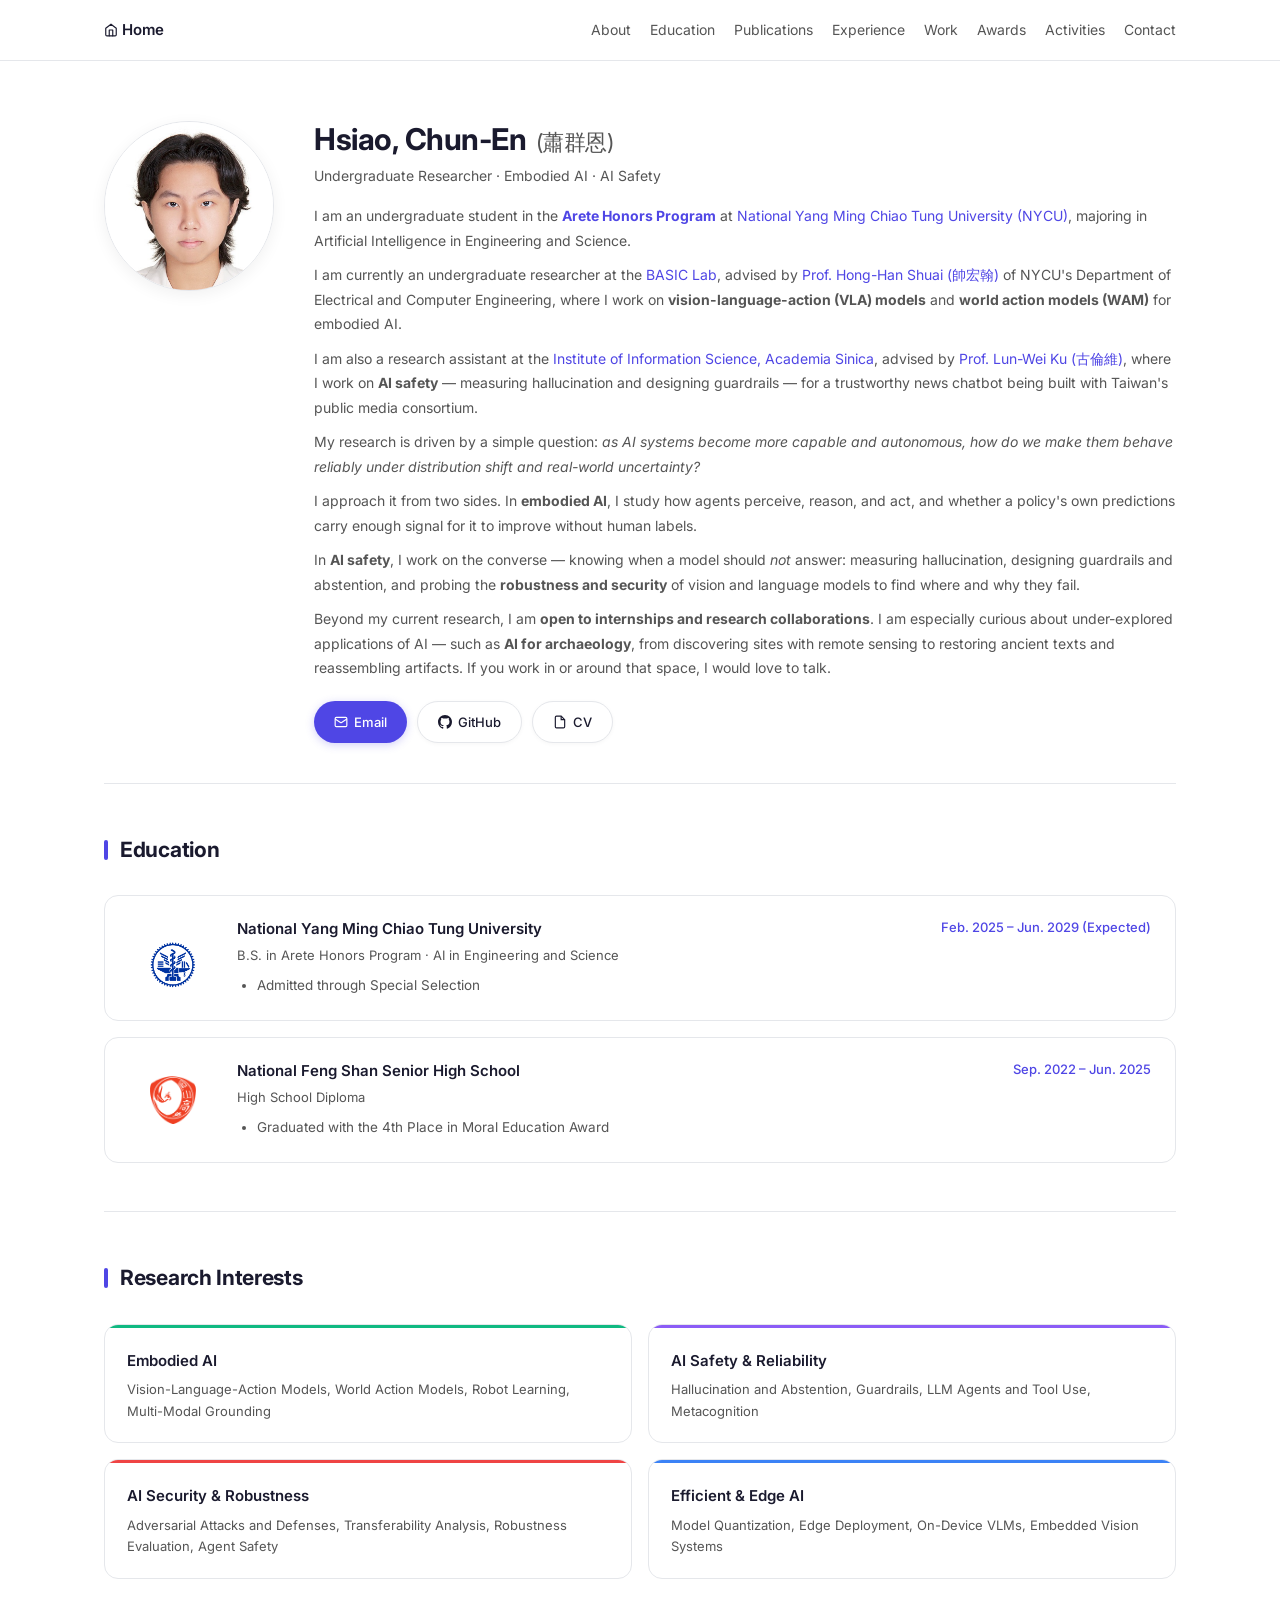
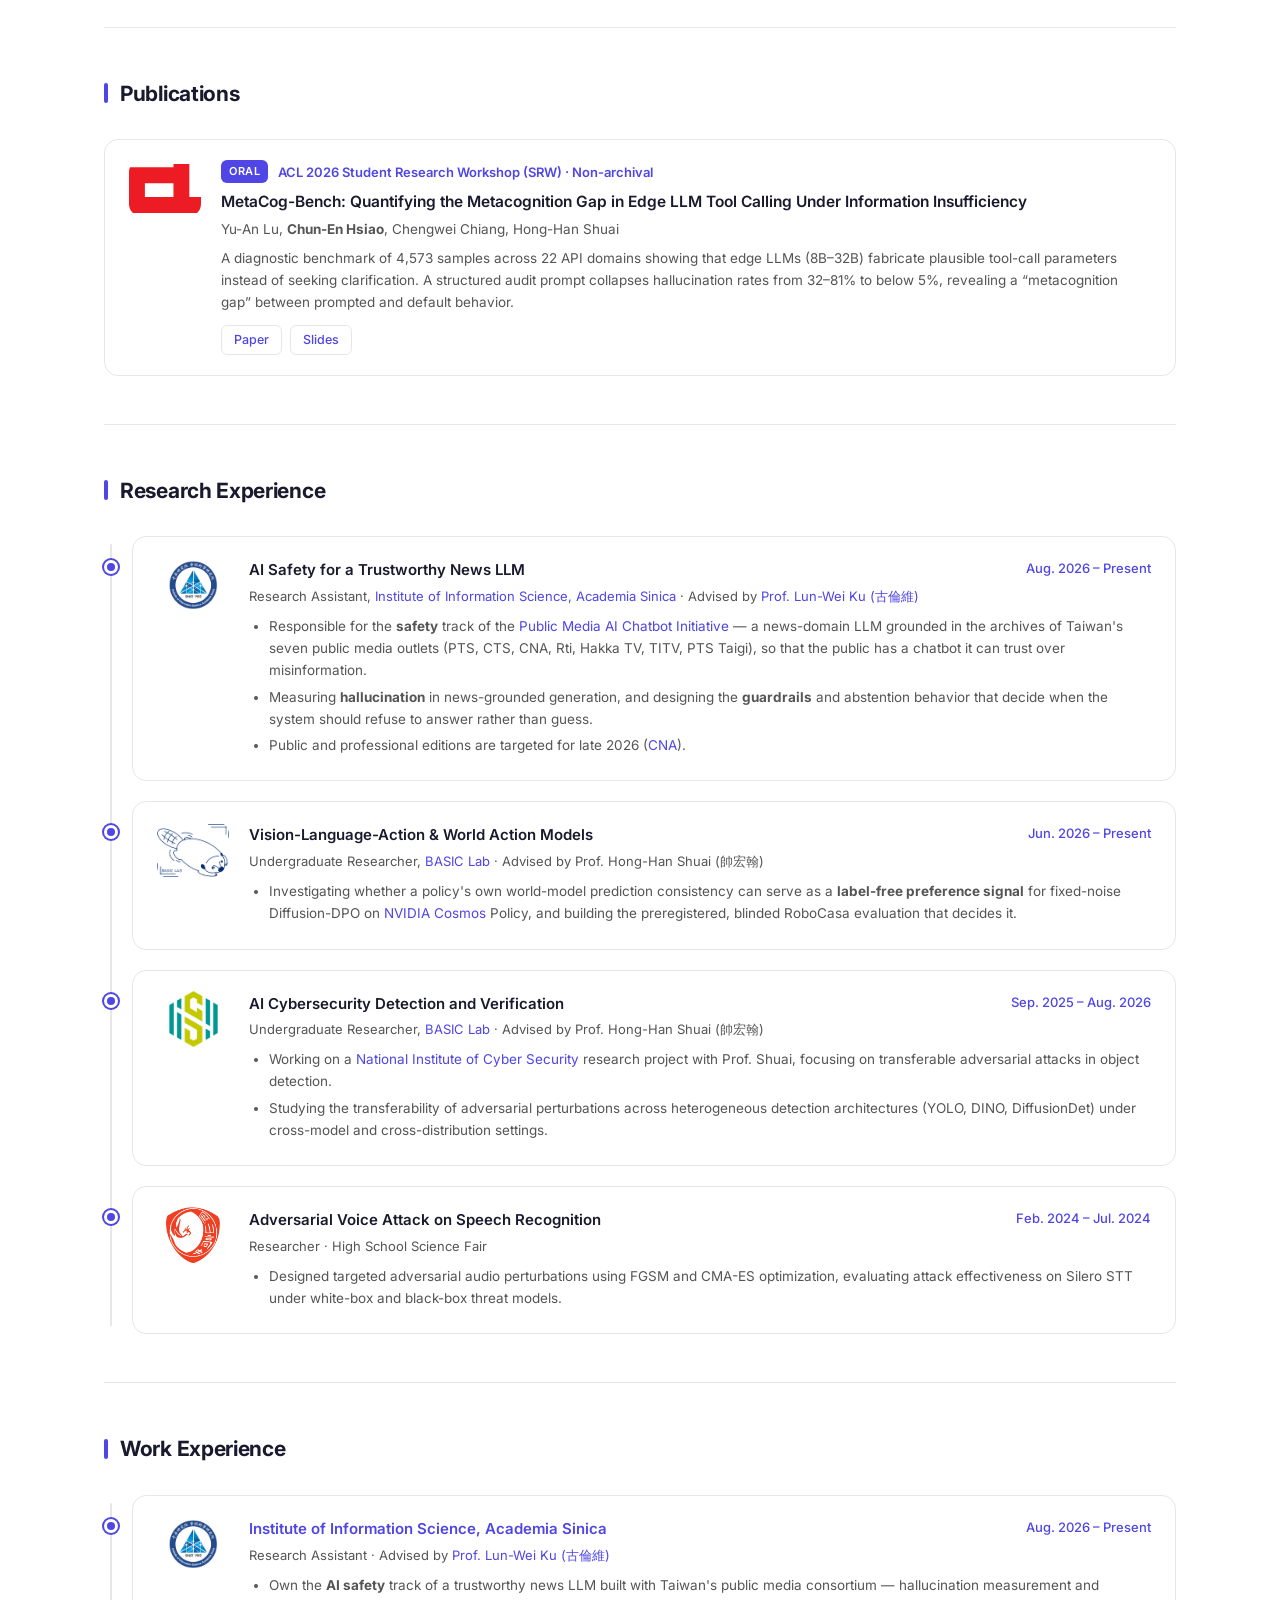
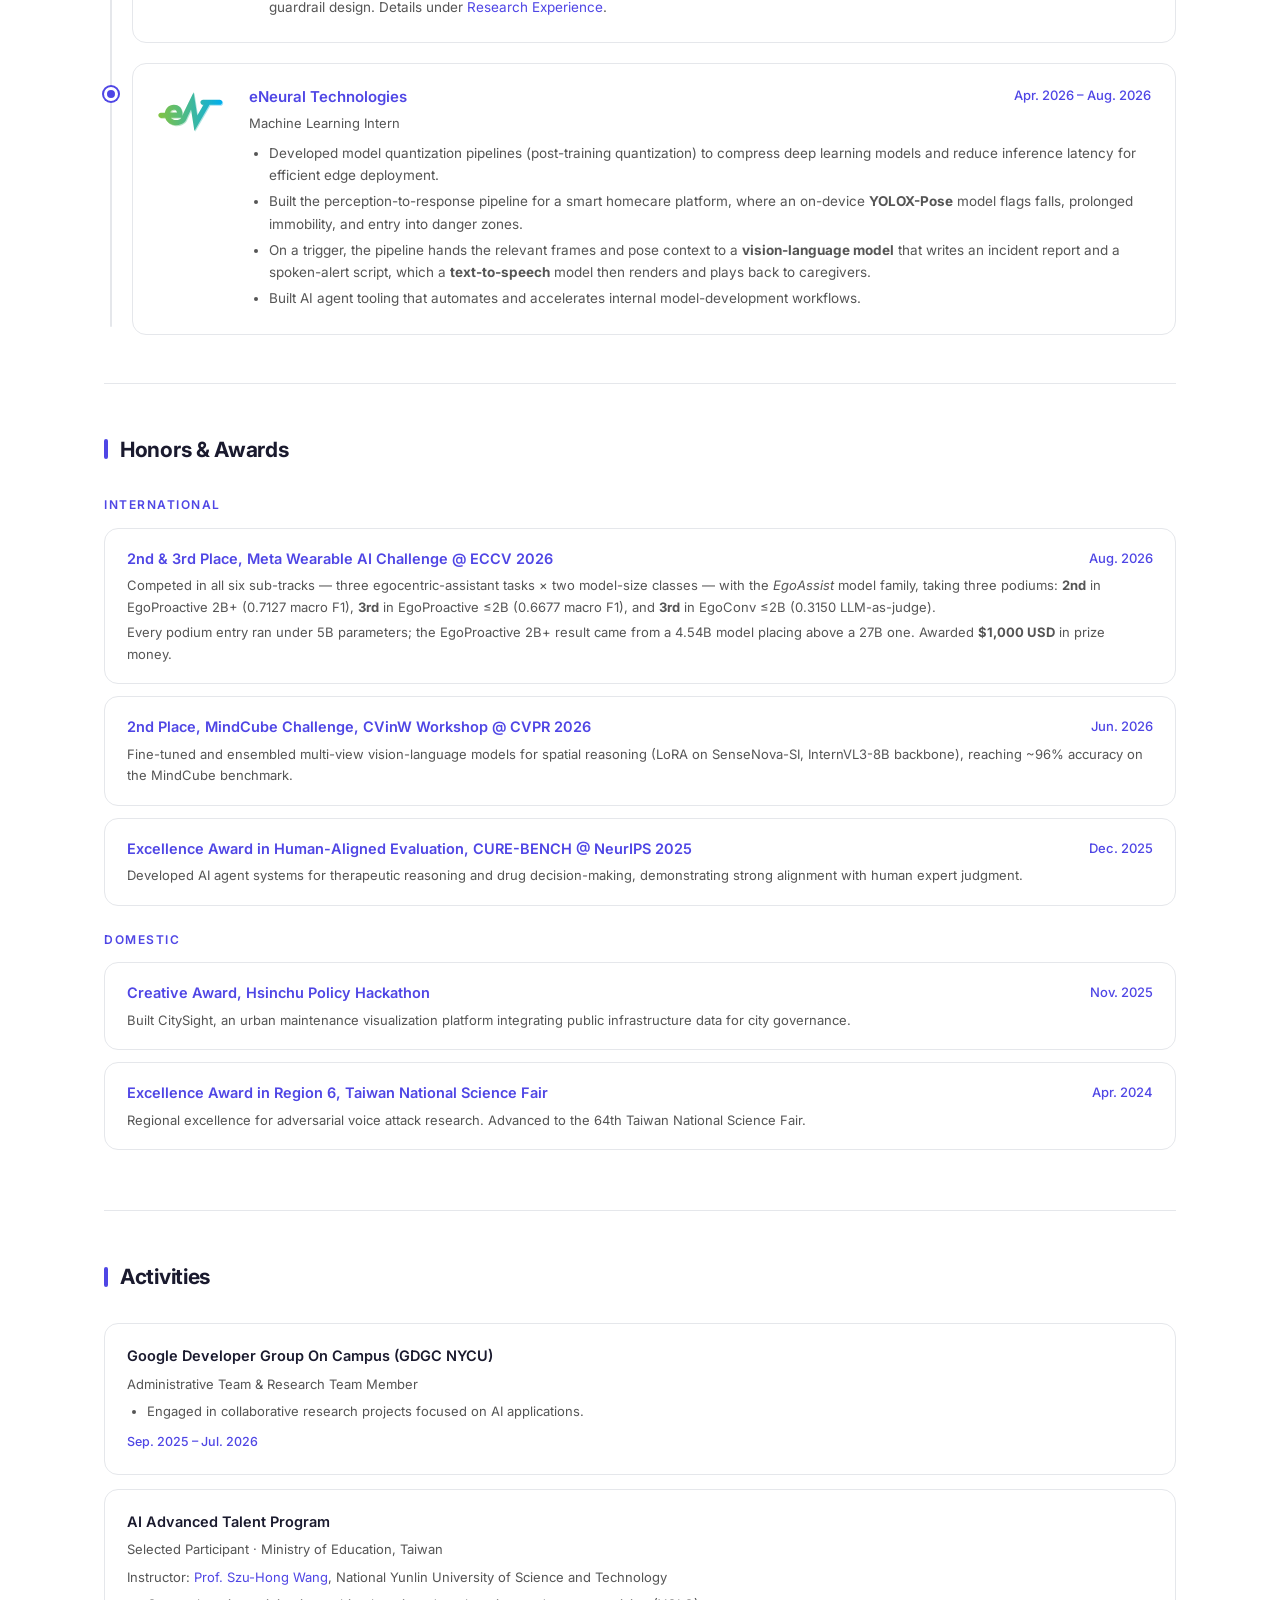
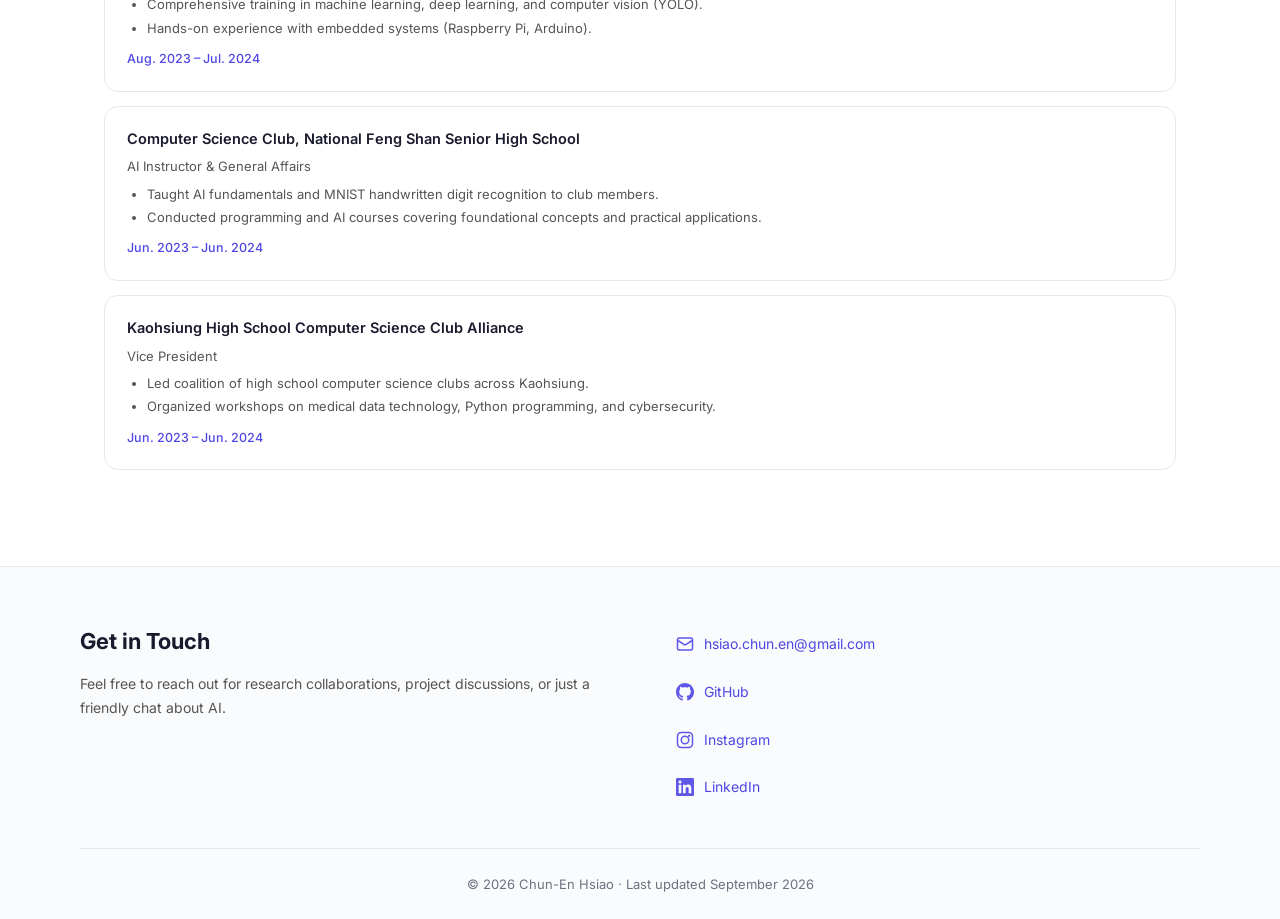
==== commit 4b34703d: "Top-align logos; add robots.txt and sitemap.xml - .exp-item-logo / .pub-item-logo: align-items cente" ====
--- a/index.html
+++ b/index.html
@@ -29,7 +29,7 @@
     <link href="https://fonts.googleapis.com/css2?family=Inter:wght@400;500;600;700&display=swap" rel="stylesheet">
     <link rel="icon" href="favicon.svg" type="image/svg+xml">
     <link rel="icon" href="favicon.ico" sizes="any">
-    <link rel="stylesheet" href="style.css?v=7">
+    <link rel="stylesheet" href="style.css?v=8">
 
     <script type="application/ld+json">
     {
--- a/style.css
+++ b/style.css
@@ -353,7 +353,7 @@
 
 .exp-item-logo {
     display: flex;
-    align-items: center;
+    align-items: flex-start;
     gap: 20px;
 }
 
@@ -394,7 +394,7 @@
 
 .pub-item-logo {
     display: flex;
-    align-items: center;
+    align-items: flex-start;
     gap: 20px;
 }
 
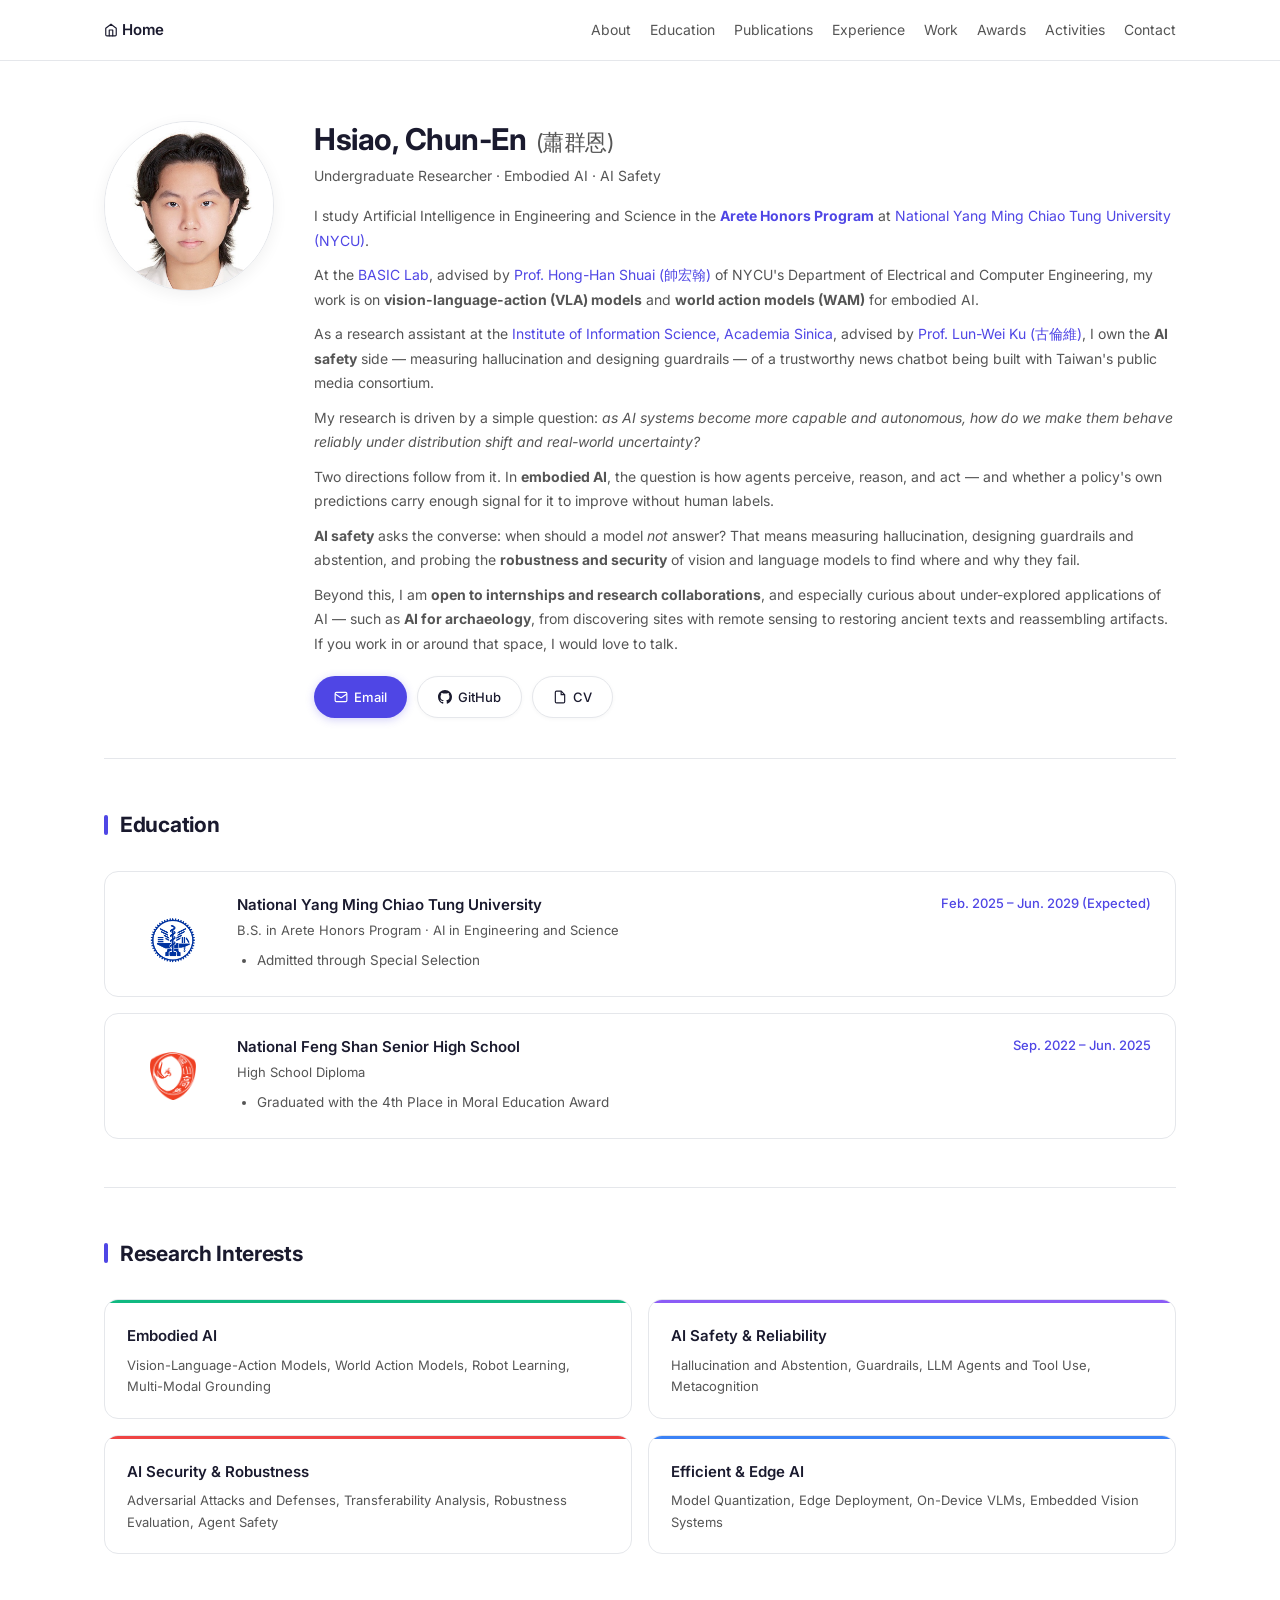
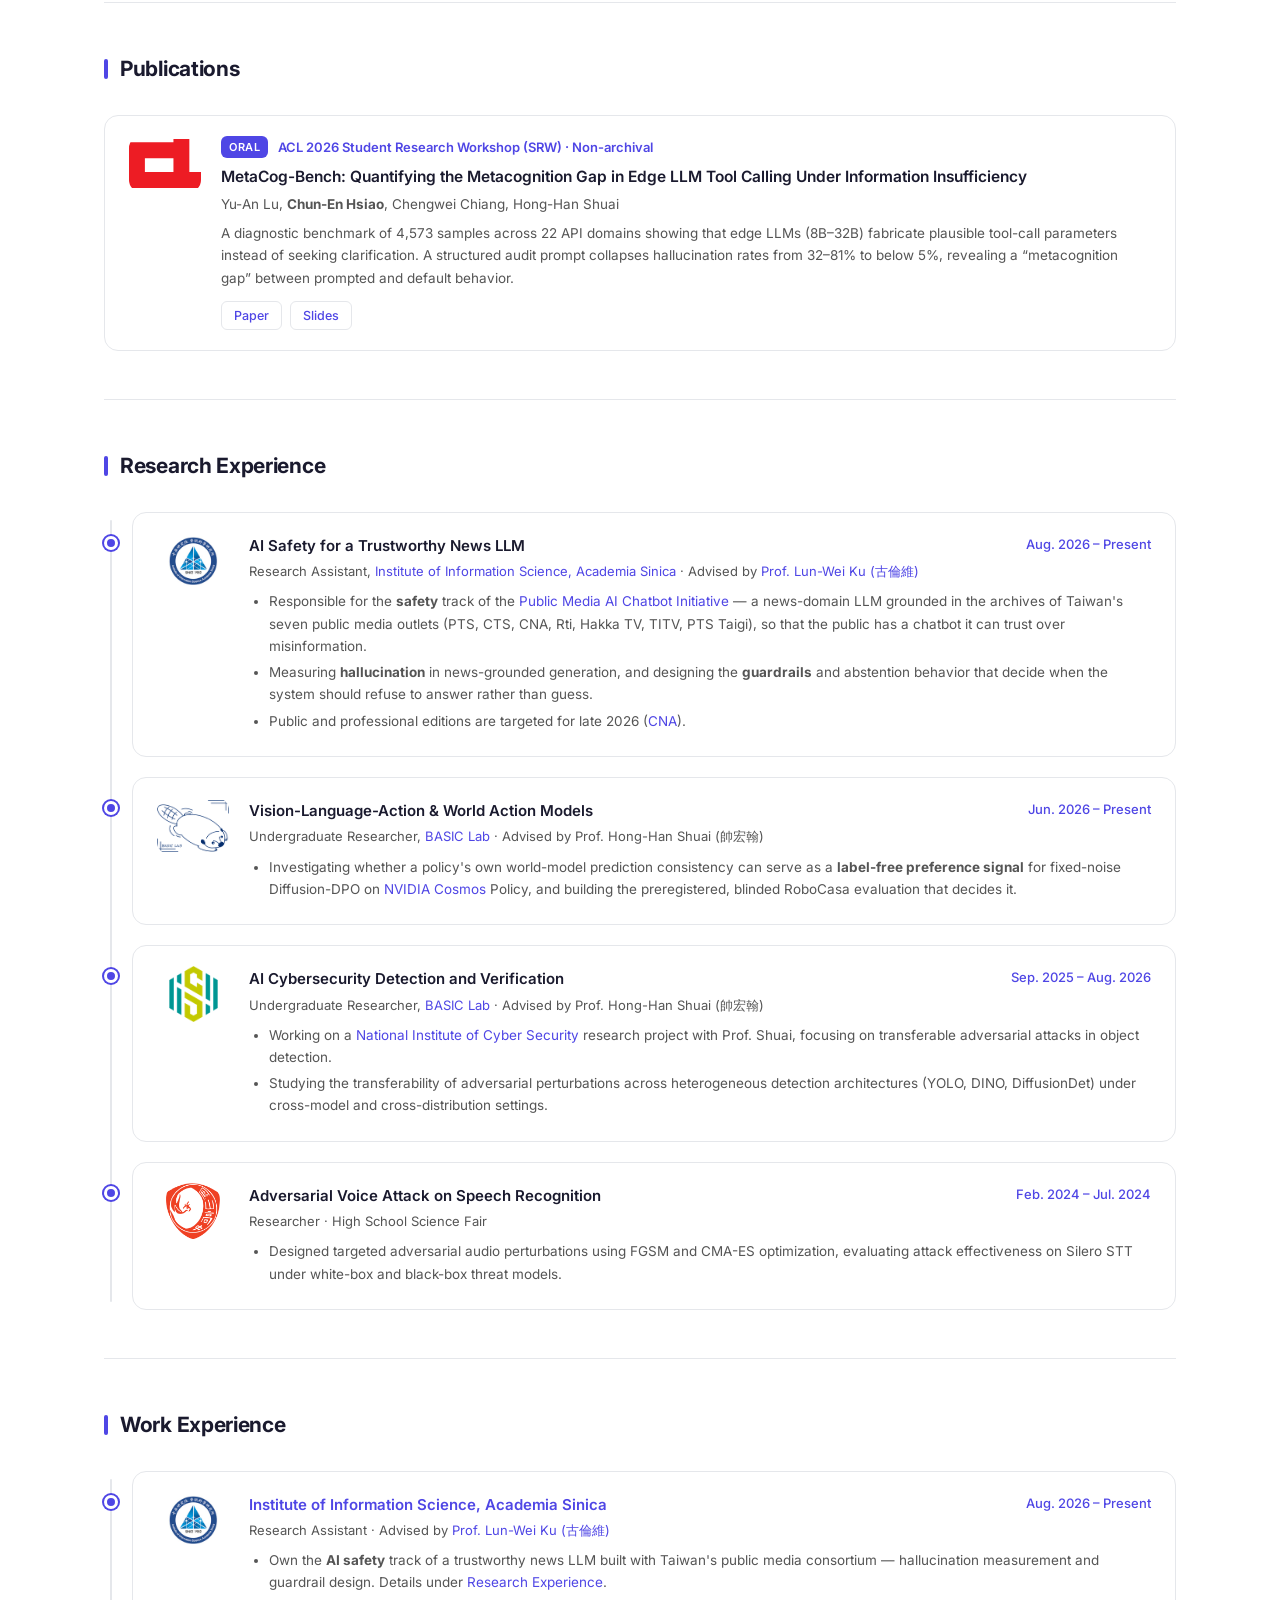
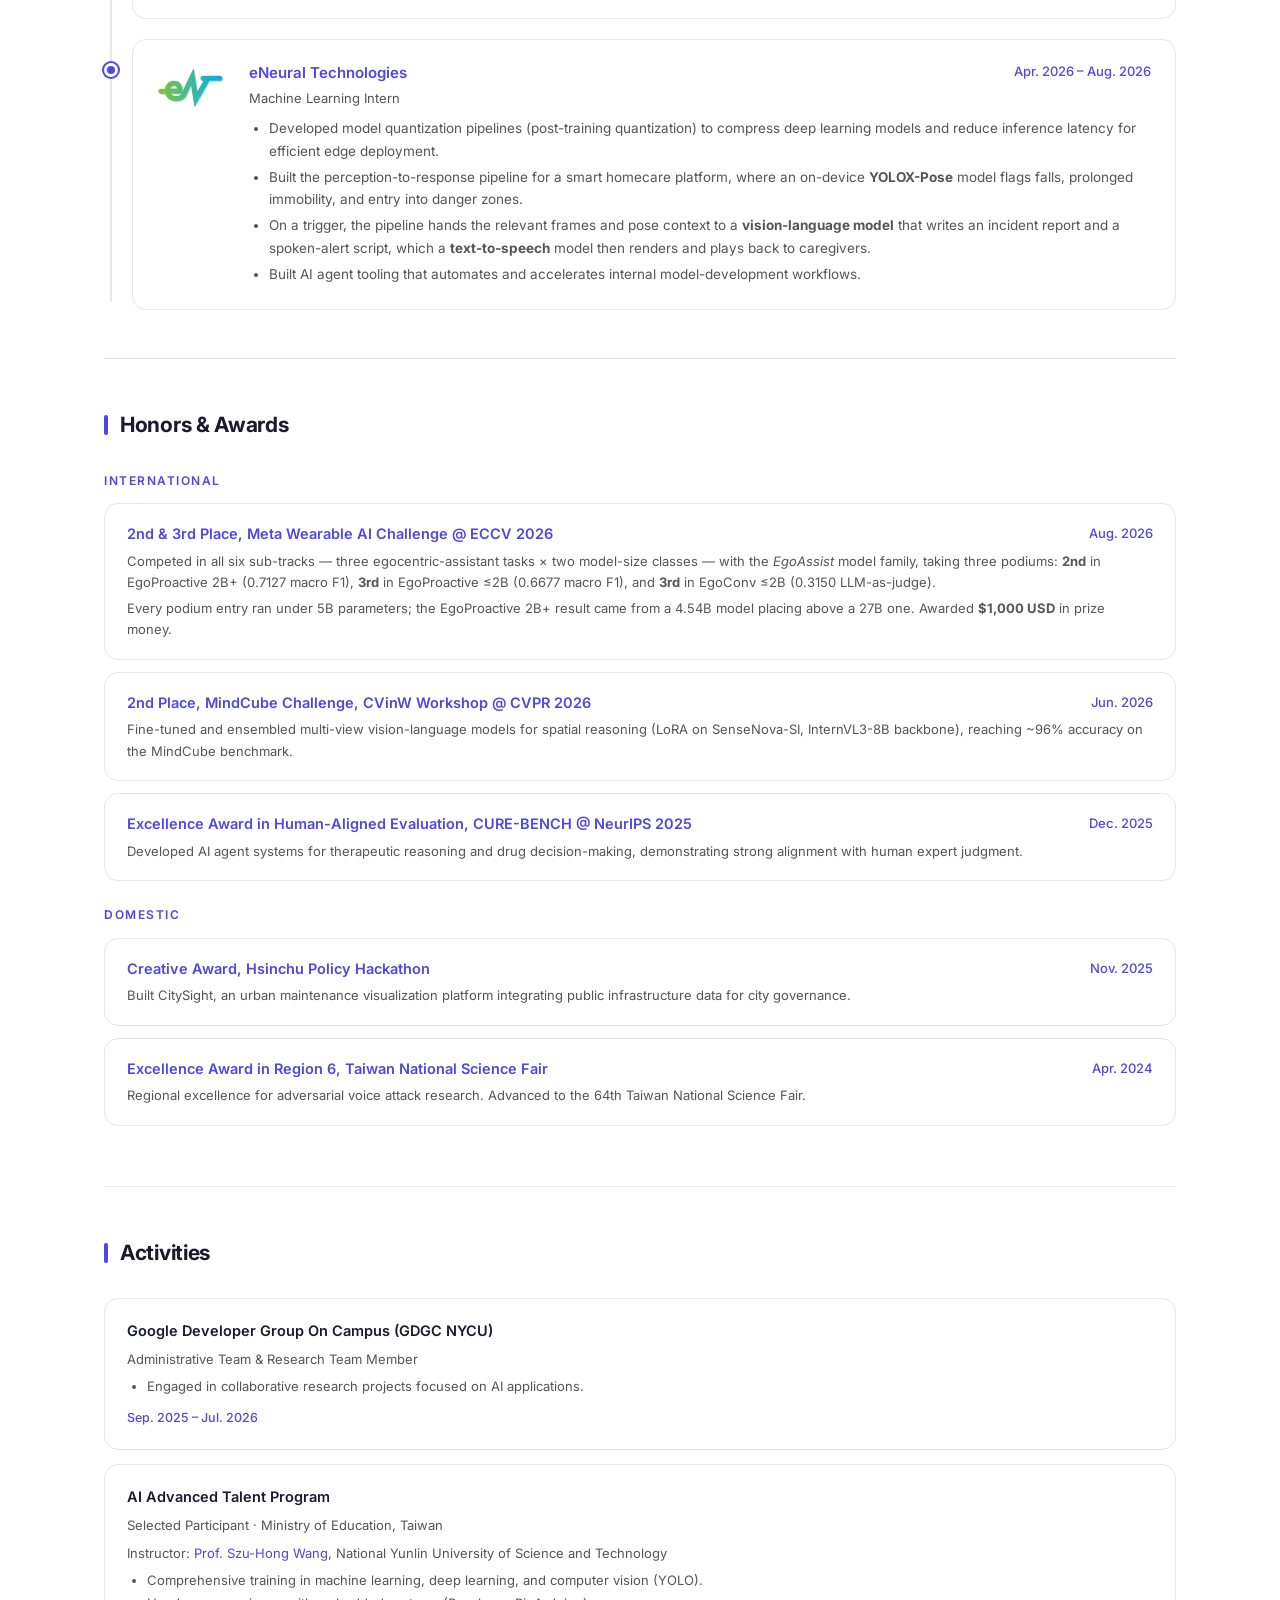
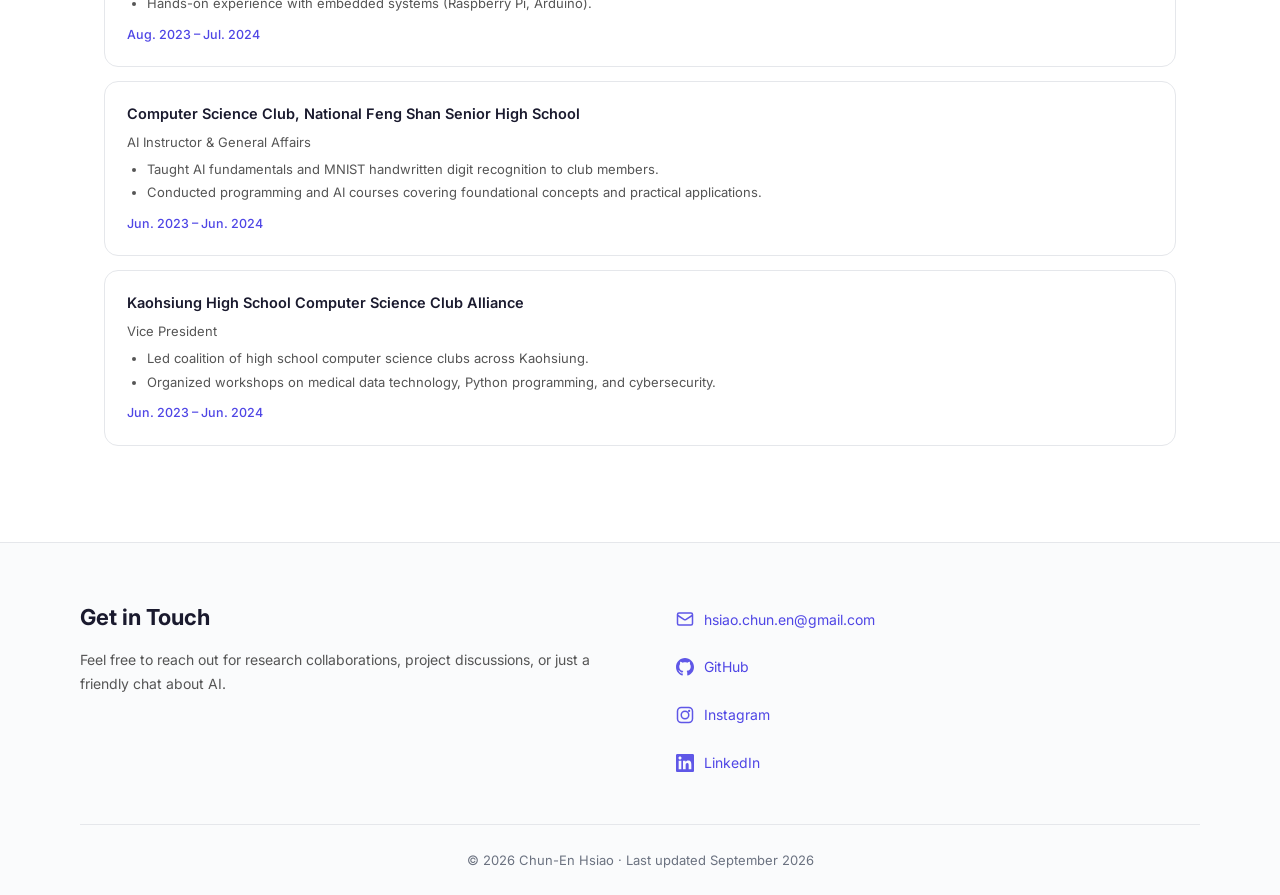
==== commit 5503447b: "Vary the hero's sentence openings Four of seven paragraphs opened with "I am" and the phrase appeare" ====
--- a/index.html
+++ b/index.html
@@ -103,39 +103,38 @@
                     <h1 class="name">Hsiao, Chun-En <span class="name-zh">(蕭群恩)</span></h1>
                     <p class="hero-tagline">Undergraduate Researcher &middot; Embodied AI &middot; AI&nbsp;Safety</p>
                     <p class="bio">
-                        I am an undergraduate student in the <a href="https://aretehp.nycu.edu.tw/?language=en" target="_blank" rel="noopener noreferrer"><strong>Arete Honors Program</strong></a> at
-                        <a href="https://en.nycu.edu.tw/" target="_blank" rel="noopener noreferrer">National Yang Ming Chiao Tung University (NYCU)</a>,
-                        majoring in Artificial Intelligence in Engineering and Science.
-                    </p>
-                    <p class="bio">
-                        I am currently an undergraduate researcher at the
-                        <a href="https://basiclab.lab.nycu.edu.tw/new/index.html" target="_blank" rel="noopener noreferrer">BASIC Lab</a>,
+                        I study Artificial Intelligence in Engineering and Science in the
+                        <a href="https://aretehp.nycu.edu.tw/?language=en" target="_blank" rel="noopener noreferrer"><strong>Arete Honors Program</strong></a> at
+                        <a href="https://en.nycu.edu.tw/" target="_blank" rel="noopener noreferrer">National Yang Ming Chiao Tung University (NYCU)</a>.
+                    </p>
+                    <p class="bio">
+                        At the <a href="https://basiclab.lab.nycu.edu.tw/new/index.html" target="_blank" rel="noopener noreferrer">BASIC Lab</a>,
                         advised by <a href="https://basiclab.lab.nycu.edu.tw/" target="_blank" rel="noopener noreferrer">Prof. Hong-Han Shuai (帥宏翰)</a>
                         of NYCU's Department of Electrical and Computer Engineering,
-                        where I work on <strong>vision-language-action (VLA) models</strong> and <strong>world action models (WAM)</strong> for embodied AI.
-                    </p>
-                    <p class="bio">
-                        I am also a research assistant at the
+                        my work is on <strong>vision-language-action (VLA) models</strong> and <strong>world action models (WAM)</strong> for embodied AI.
+                    </p>
+                    <p class="bio">
+                        As a research assistant at the
                         <a href="https://www.iis.sinica.edu.tw/en/index.html" target="_blank" rel="noopener noreferrer">Institute of Information Science, Academia Sinica</a>,
                         advised by <a href="https://homepage.iis.sinica.edu.tw/pages/lwku/" target="_blank" rel="noopener noreferrer">Prof. Lun-Wei Ku (古倫維)</a>,
-                        where I work on <strong>AI safety</strong> &mdash; measuring hallucination and designing guardrails &mdash;
-                        for a trustworthy news chatbot being built with Taiwan's public media consortium.
+                        I own the <strong>AI safety</strong> side &mdash; measuring hallucination and designing guardrails &mdash;
+                        of a trustworthy news chatbot being built with Taiwan's public media consortium.
                     </p>
                     <p class="bio">
                         My research is driven by a simple question: <em>as AI systems become more capable and autonomous, how do we make them behave reliably under distribution shift and real-world uncertainty?</em>
                     </p>
                     <p class="bio">
-                        I approach it from two sides. In <strong>embodied AI</strong>, I study how agents perceive, reason, and act,
+                        Two directions follow from it. In <strong>embodied AI</strong>, the question is how agents perceive, reason, and act &mdash;
                         and whether a policy's own predictions carry enough signal for it to improve without human labels.
                     </p>
                     <p class="bio">
-                        In <strong>AI safety</strong>, I work on the converse &mdash; knowing when a model should <em>not</em> answer:
-                        measuring hallucination, designing guardrails and abstention, and probing the
+                        <strong>AI safety</strong> asks the converse: when should a model <em>not</em> answer?
+                        That means measuring hallucination, designing guardrails and abstention, and probing the
                         <strong>robustness and security</strong> of vision and language models to find where and why they fail.
                     </p>
                     <p class="bio">
-                        Beyond my current research, I am <strong>open to internships and research collaborations</strong>.
-                        I am especially curious about under-explored applications of AI &mdash; such as <strong>AI for archaeology</strong>,
+                        Beyond this, I am <strong>open to internships and research collaborations</strong>, and especially curious
+                        about under-explored applications of AI &mdash; such as <strong>AI for archaeology</strong>,
                         from discovering sites with remote sensing to restoring ancient texts and reassembling artifacts.
                         If you work in or around that space, I would love to talk.
                     </p>
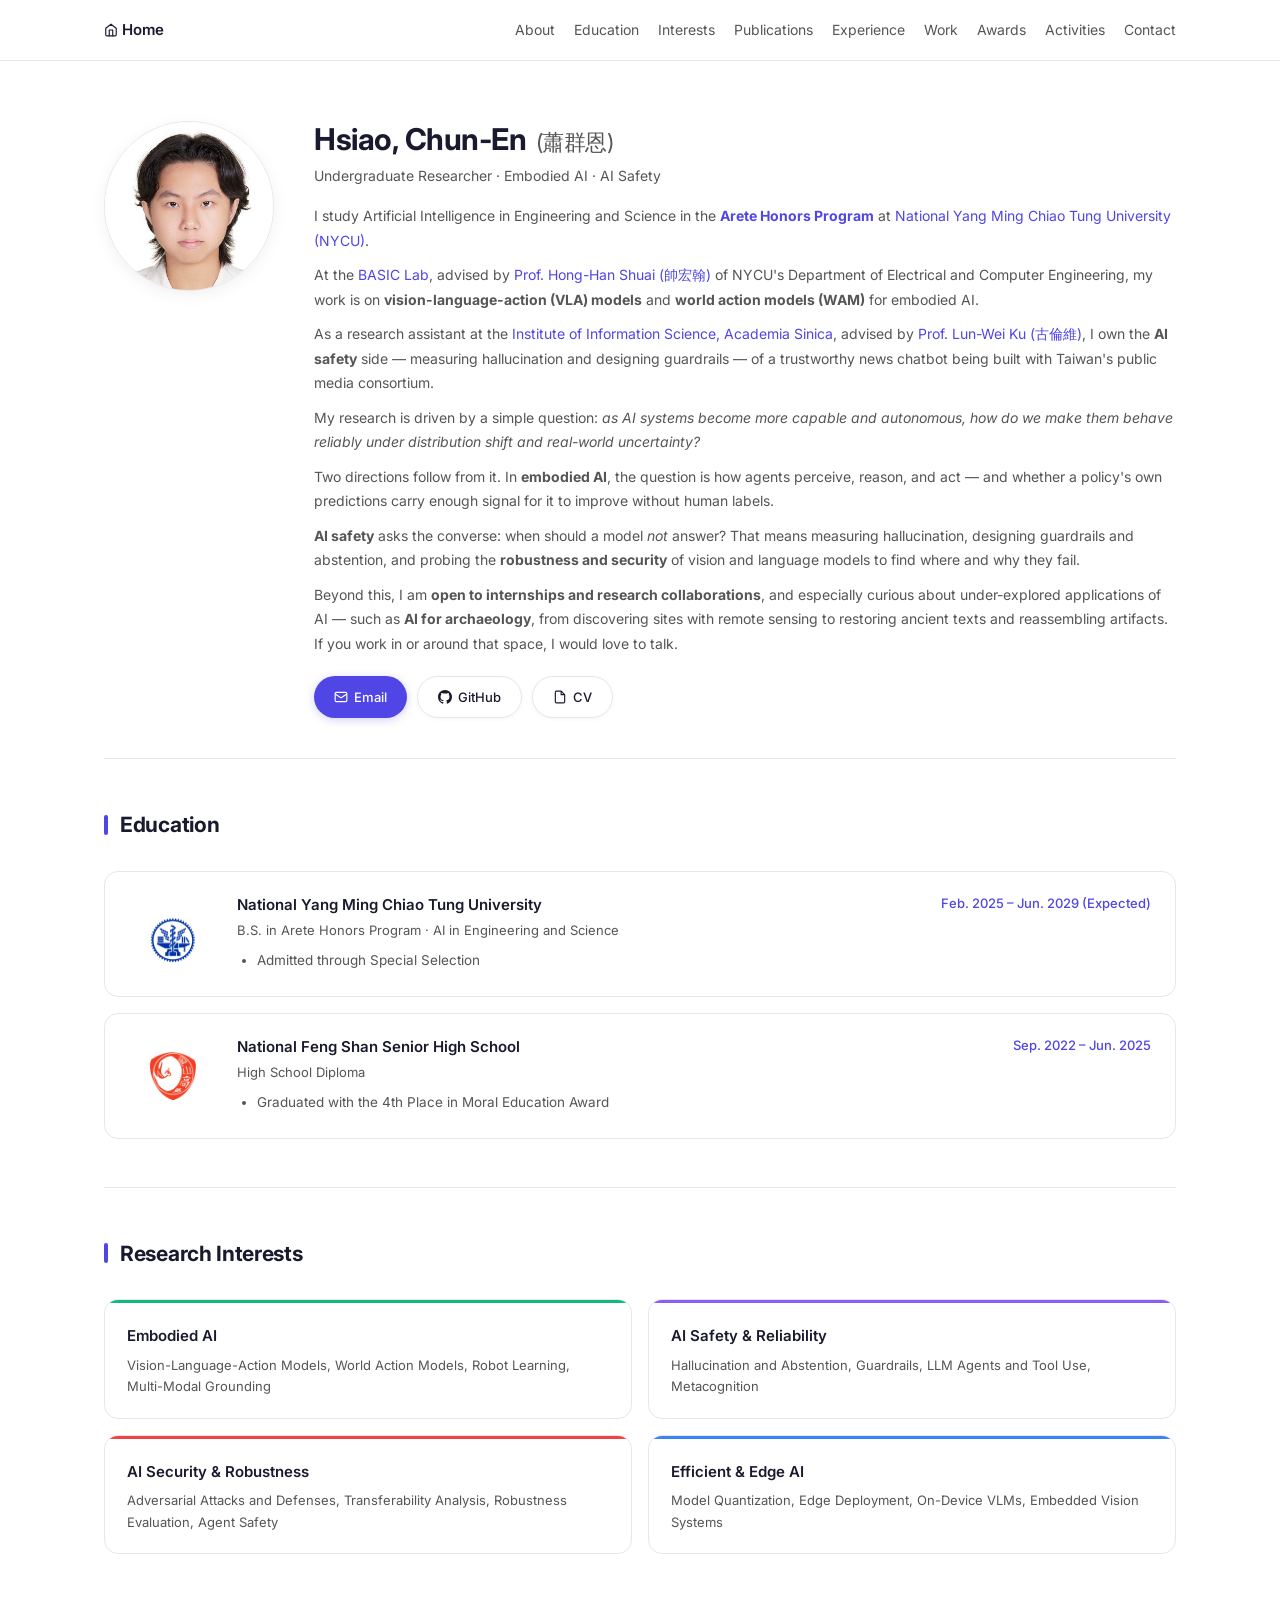
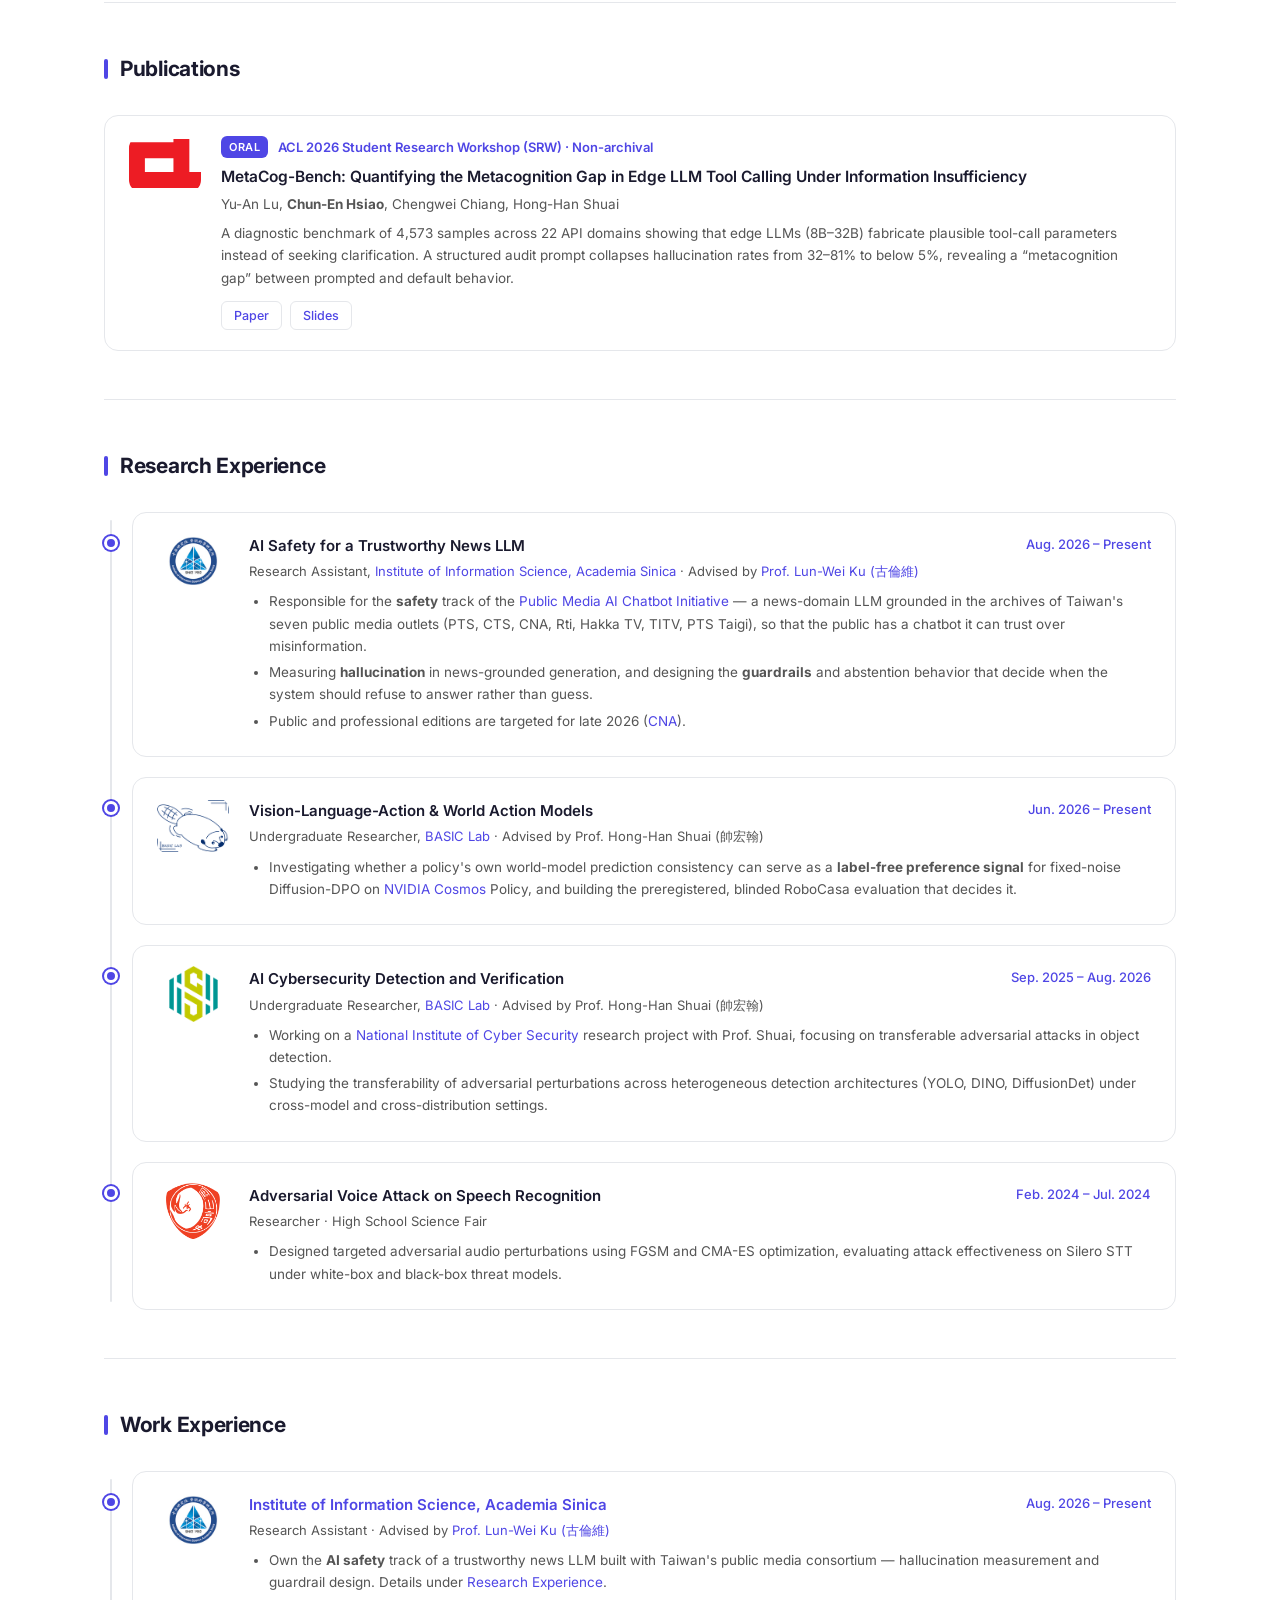
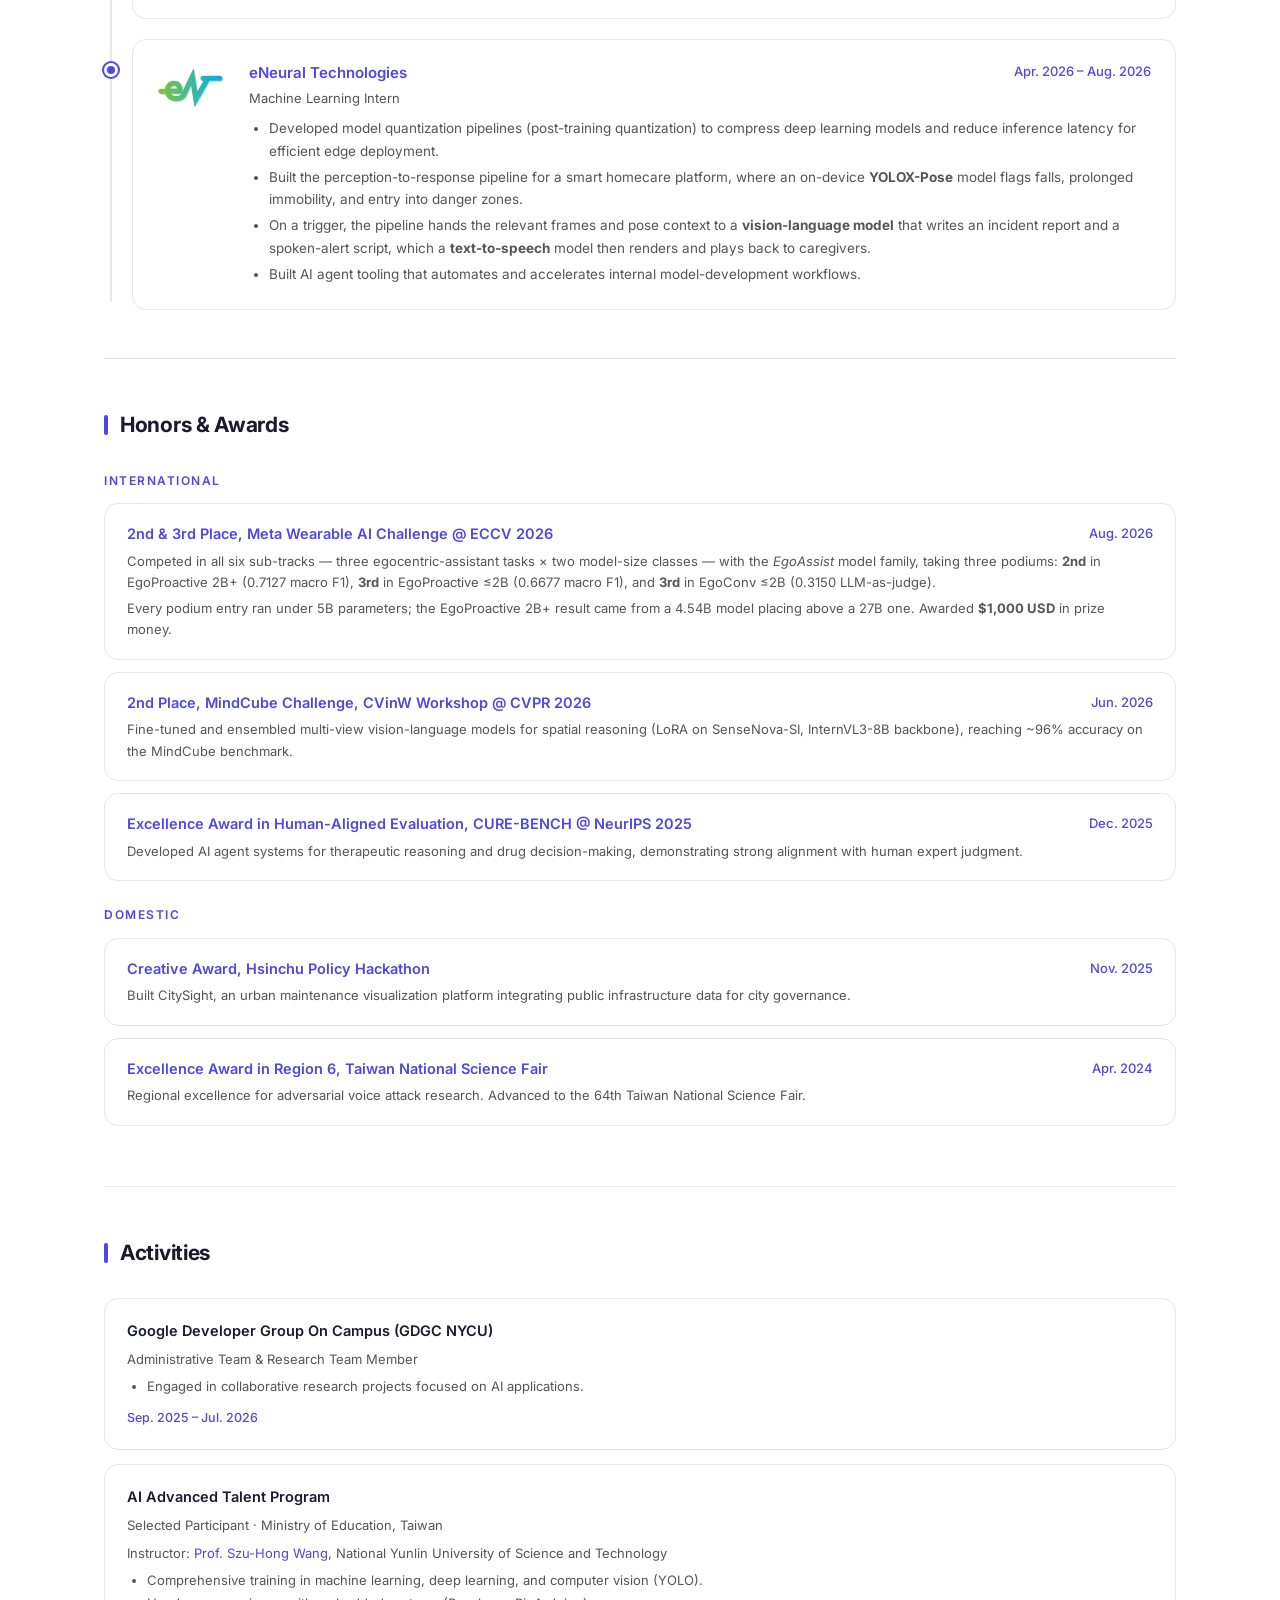
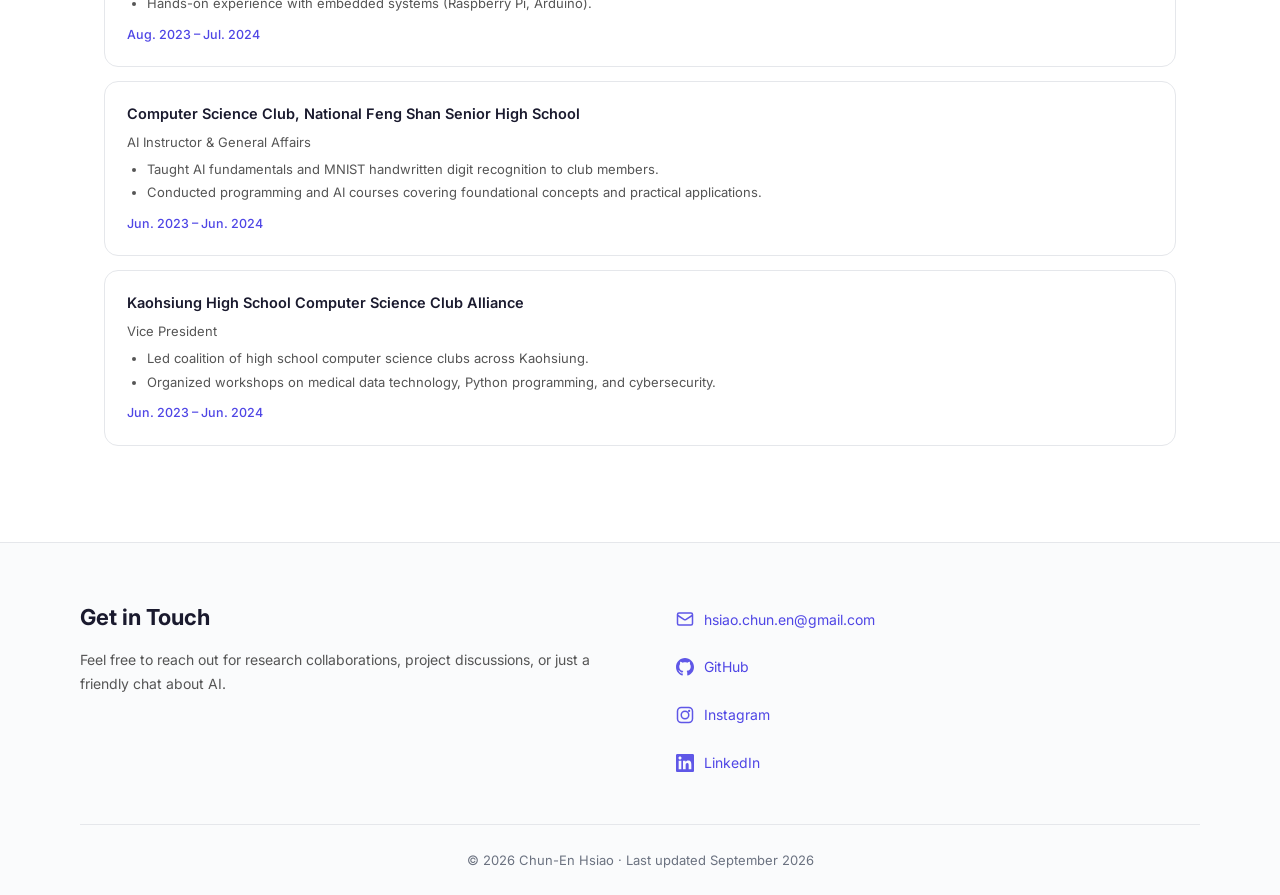
==== commit 44edde51: "Nav gets Interests; shrink oversized images; add print stylesheet - #interests had no nav entry - ni" ====
--- a/index.html
+++ b/index.html
@@ -29,7 +29,7 @@
     <link href="https://fonts.googleapis.com/css2?family=Inter:wght@400;500;600;700&display=swap" rel="stylesheet">
     <link rel="icon" href="favicon.svg" type="image/svg+xml">
     <link rel="icon" href="favicon.ico" sizes="any">
-    <link rel="stylesheet" href="style.css?v=8">
+    <link rel="stylesheet" href="style.css?v=9">
 
     <script type="application/ld+json">
     {
@@ -79,6 +79,7 @@
             <div class="nav-links" id="nav-links">
                 <a href="#about">About</a>
                 <a href="#education">Education</a>
+                <a href="#interests">Interests</a>
                 <a href="#publications">Publications</a>
                 <a href="#experience">Experience</a>
                 <a href="#industry">Work</a>
@@ -97,7 +98,7 @@
         <section class="hero" id="about">
             <div class="hero-content">
                 <div class="hero-photo">
-                    <img src="photo.png" alt="Chun-En Hsiao" width="170" height="170">
+                    <img src="photo.jpg" alt="Chun-En Hsiao" width="170" height="170">
                 </div>
                 <div class="hero-text">
                     <h1 class="name">Hsiao, Chun-En <span class="name-zh">(蕭群恩)</span></h1>
--- a/style.css
+++ b/style.css
@@ -921,3 +921,83 @@
         border-color: var(--border);
     }
 }
+
+/* ===== Print (CV sites get printed and saved to PDF) ===== */
+@media print {
+    /* @media print does not cancel prefers-color-scheme, so force the light
+       palette back or a dark-mode visitor prints a black page. */
+    :root {
+        --bg: #ffffff;
+        --surface: #ffffff;
+        --text: #000000;
+        --text-secondary: #333333;
+        --accent: #000000;
+        --accent-light: #ffffff;
+        --border: #cccccc;
+        --border-hover: #cccccc;
+        --nav-bg: #ffffff;
+        --btn-bg: #ffffff;
+        --footer-bg: #ffffff;
+        --footer-text: #333333;
+    }
+
+    nav,
+    .nav-toggle,
+    .hero-links,
+    .timeline-dot {
+        display: none;
+    }
+
+    body {
+        font-size: 10.5pt;
+        line-height: 1.5;
+    }
+
+    main {
+        max-width: none;
+        padding: 0;
+    }
+
+    .timeline {
+        padding-left: 0;
+    }
+
+    .timeline::before {
+        display: none;
+    }
+
+    .edu-item,
+    .exp-item,
+    .award-item,
+    .pub-item,
+    .interest-card,
+    .activity-card {
+        box-shadow: none;
+        break-inside: avoid;
+        page-break-inside: avoid;
+    }
+
+    h2 {
+        break-after: avoid;
+        page-break-after: avoid;
+    }
+
+    a {
+        text-decoration: underline;
+    }
+
+    /* Links are dead on paper: spell out the destination for the ones a
+       reader would actually want to follow. */
+    .footer-link[href^="http"]::after,
+    .award-name a[href^="http"]::after {
+        content: " (" attr(href) ")";
+        font-size: 8.5pt;
+        font-weight: 400;
+        word-break: break-all;
+    }
+
+    .section,
+    .site-footer {
+        break-before: auto;
+    }
+}
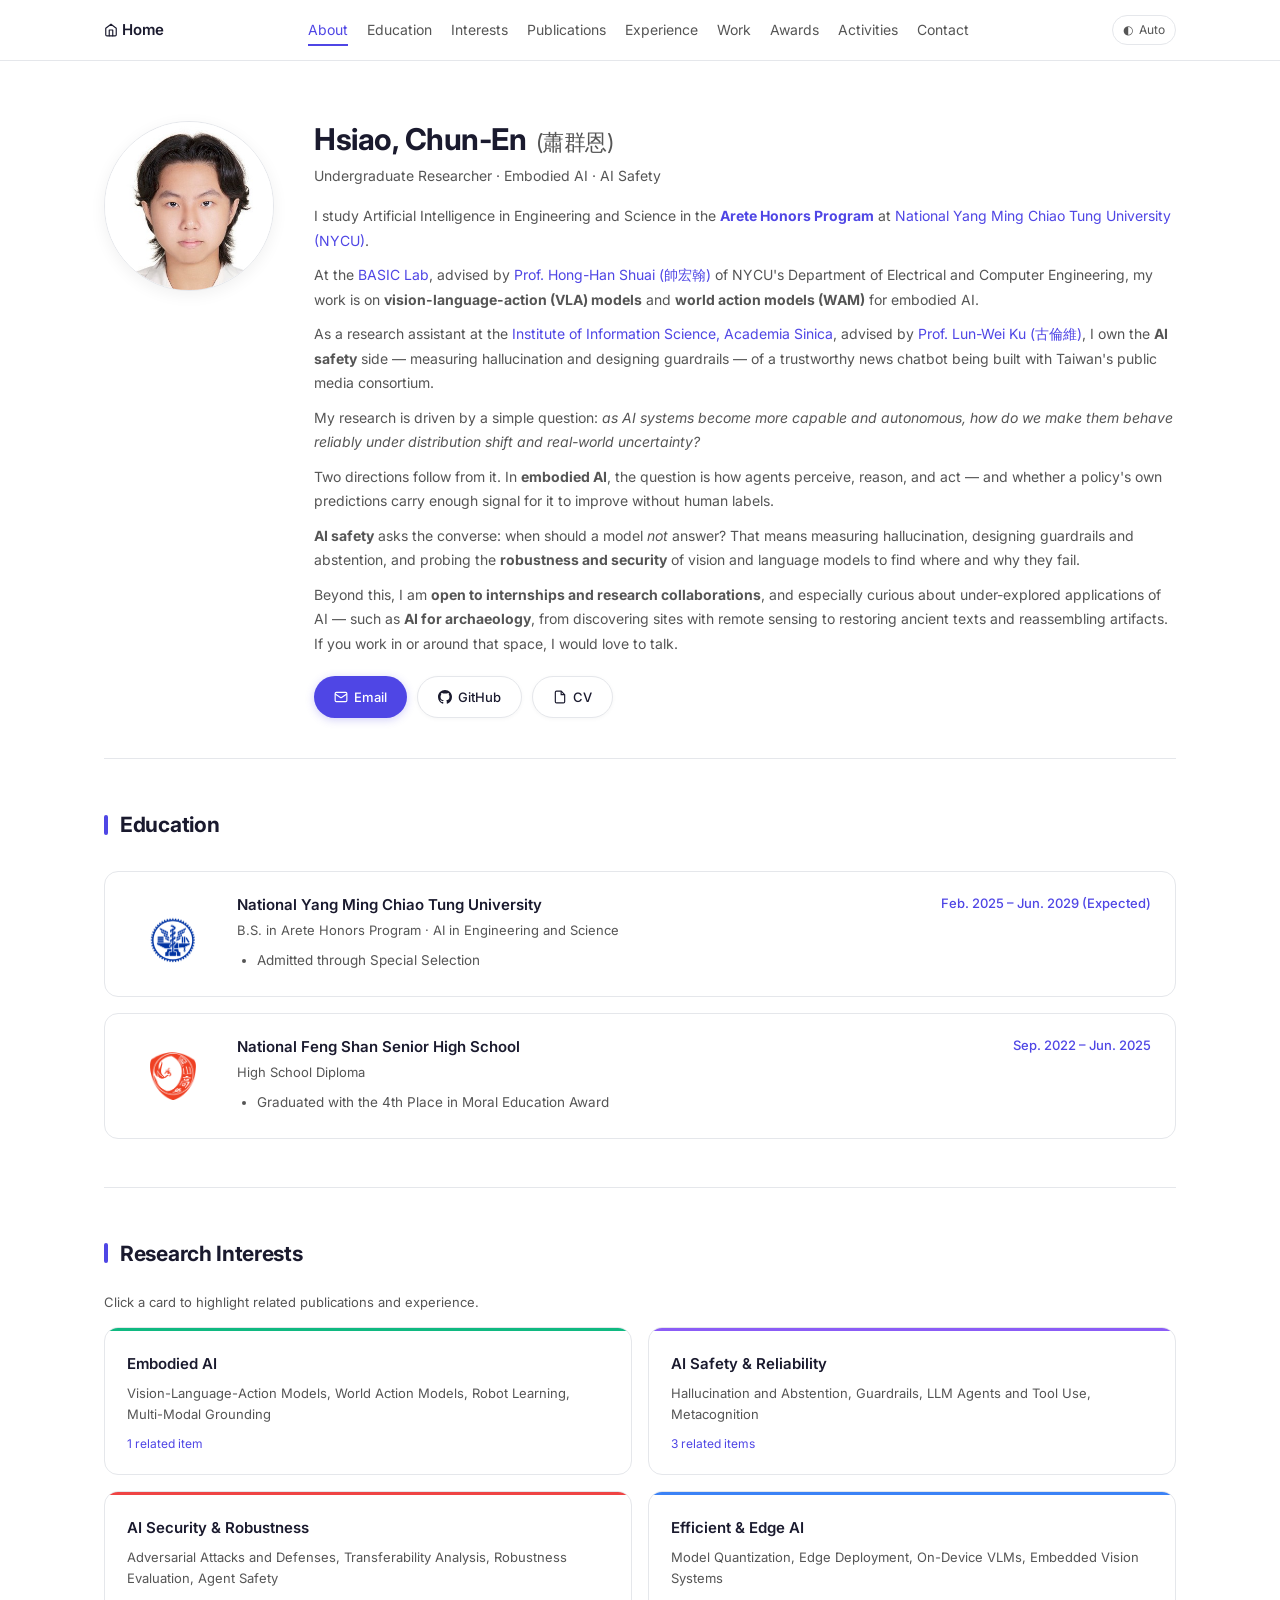
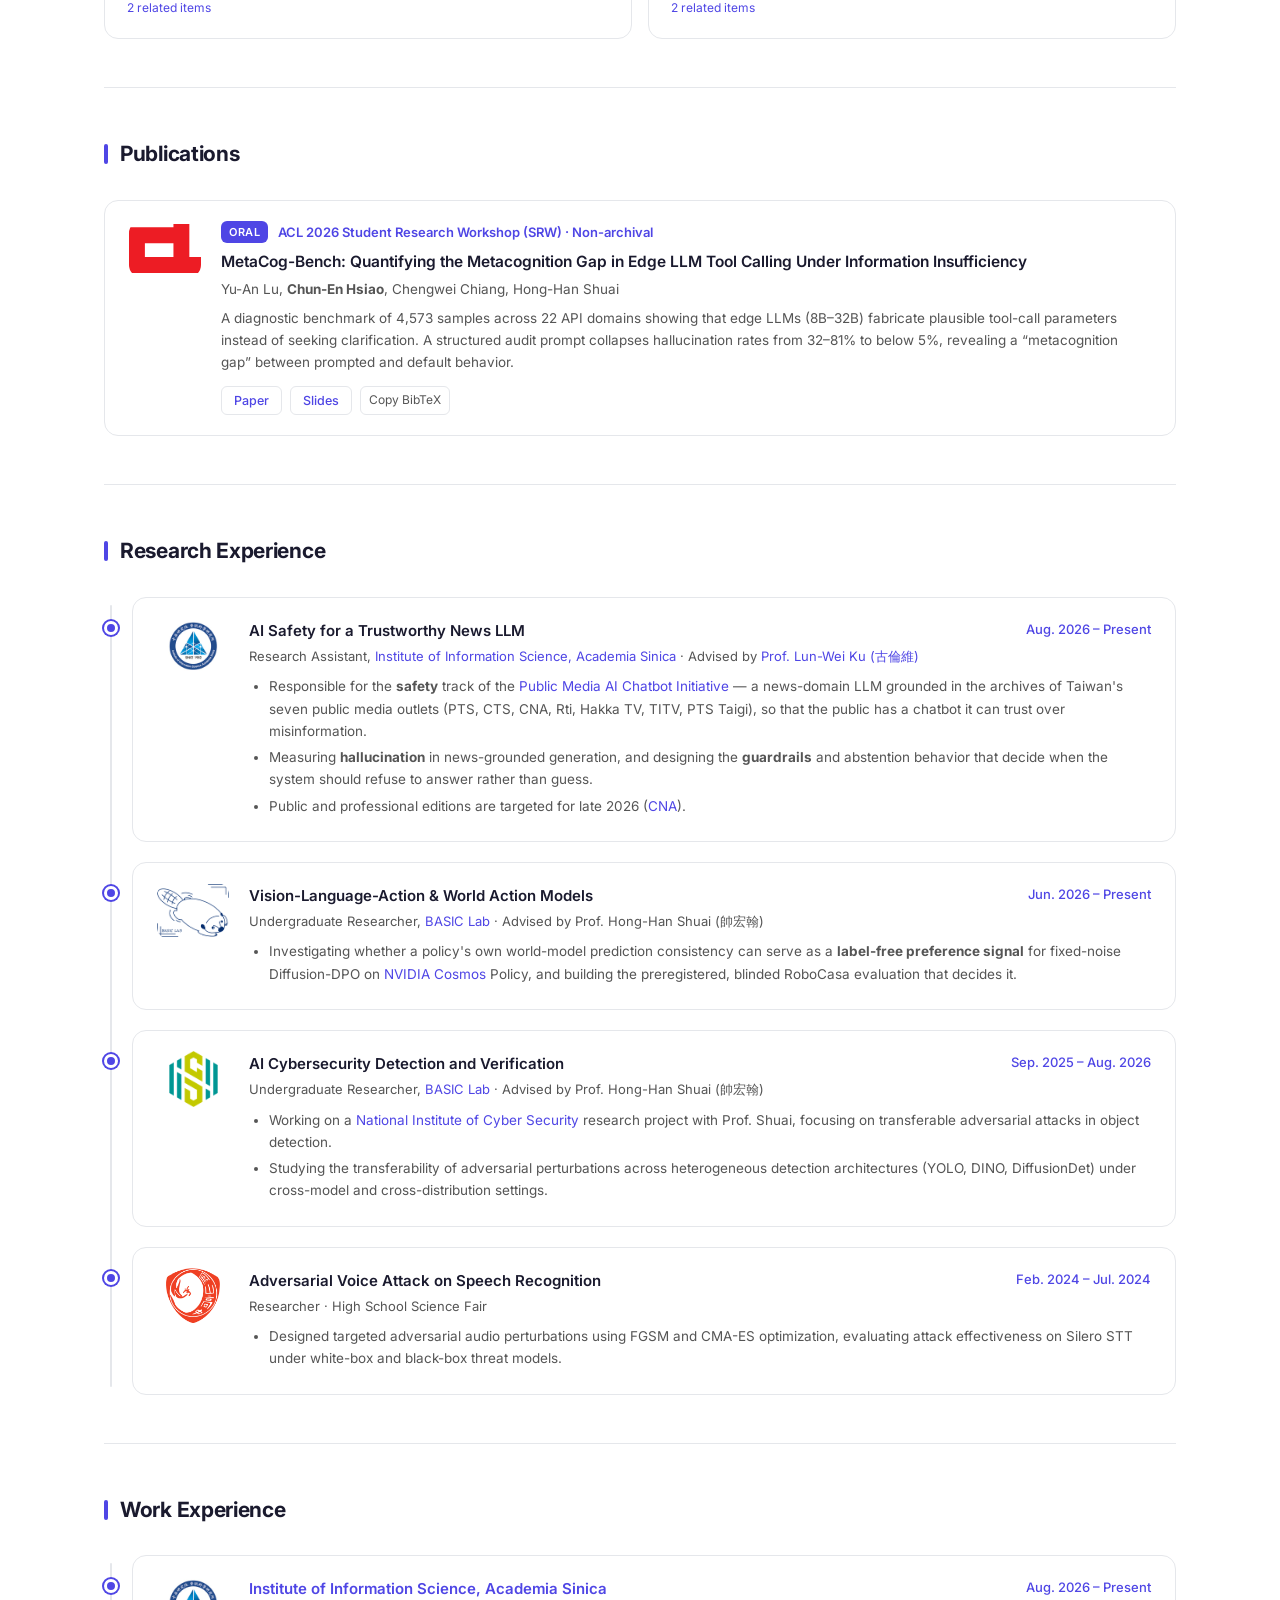
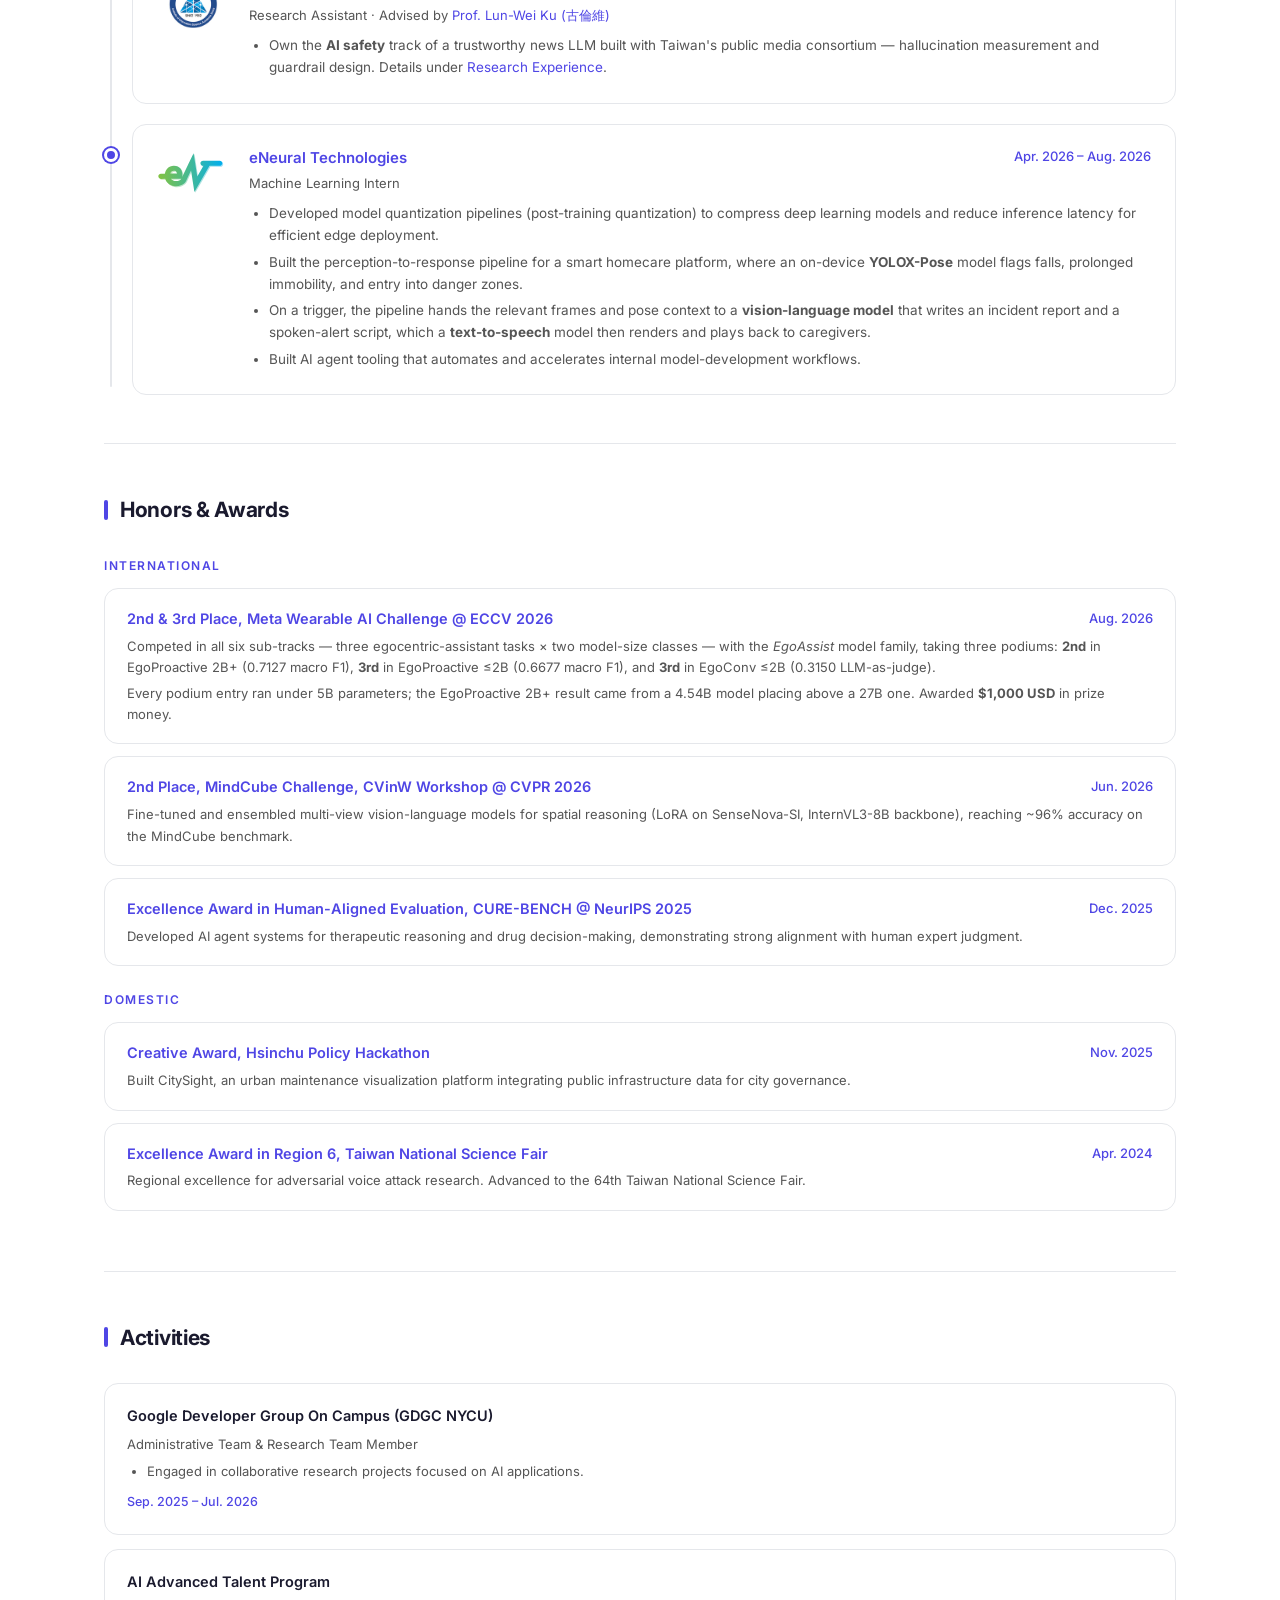
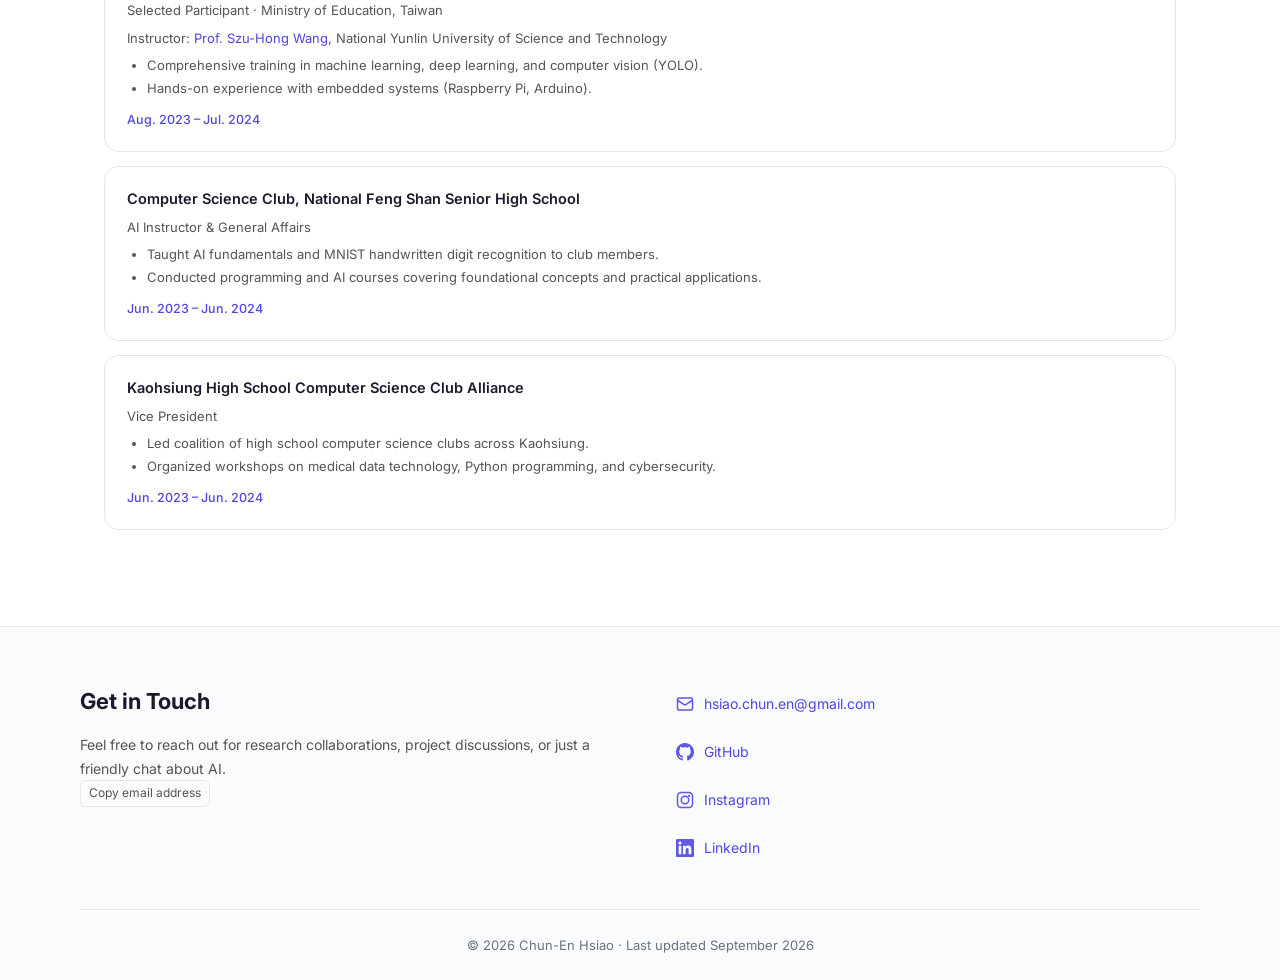
==== commit 8282c61a: "Inline CSS into a single index.html; add interactive features; README as spec Research-interest filt" ====
--- a/index.html
+++ b/index.html
@@ -5,7 +5,7 @@
     <meta name="viewport" content="width=device-width, initial-scale=1.0">
     <title>Chun-En Hsiao (蕭群恩) — Embodied AI &amp; AI Safety, NYCU</title>
     <meta name="description" content="Chun-En Hsiao (蕭群恩) — embodied AI at NYCU BASIC Lab and AI safety at Academia Sinica: vision-language-action models, world action models, hallucination and guardrails.">
-    <link rel="canonical" href="https://xiao-0001.github.io/">
+    <link rel="canonical" href="https://xiaoce.me/">
     <meta name="theme-color" content="#4f46e5" media="(prefers-color-scheme: light)">
     <meta name="theme-color" content="#12141b" media="(prefers-color-scheme: dark)">
 
@@ -13,8 +13,8 @@
     <meta property="og:type" content="profile">
     <meta property="og:title" content="Chun-En Hsiao (蕭群恩) — Embodied AI &amp; AI Safety">
     <meta property="og:description" content="Undergraduate researcher at NYCU BASIC Lab (vision-language-action &amp; world action models) and research assistant at Academia Sinica IIS (LLM hallucination, guardrails, abstention).">
-    <meta property="og:url" content="https://xiao-0001.github.io/">
-    <meta property="og:image" content="https://xiao-0001.github.io/og-card.png">
+    <meta property="og:url" content="https://xiaoce.me/">
+    <meta property="og:image" content="https://xiaoce.me/og-card.png">
     <meta property="og:image:width" content="1200">
     <meta property="og:image:height" content="630">
     <meta property="og:image:alt" content="Chun-En Hsiao — Embodied AI &amp; AI Safety">
@@ -22,22 +22,1120 @@
     <meta name="twitter:card" content="summary_large_image">
     <meta name="twitter:title" content="Chun-En Hsiao (蕭群恩) — Embodied AI &amp; AI Safety">
     <meta name="twitter:description" content="Embodied AI at NYCU BASIC Lab; AI safety at Academia Sinica IIS.">
-    <meta name="twitter:image" content="https://xiao-0001.github.io/og-card.png">
+    <meta name="twitter:image" content="https://xiaoce.me/og-card.png">
 
     <link rel="preconnect" href="https://fonts.googleapis.com">
     <link rel="preconnect" href="https://fonts.gstatic.com" crossorigin>
     <link href="https://fonts.googleapis.com/css2?family=Inter:wght@400;500;600;700&display=swap" rel="stylesheet">
     <link rel="icon" href="favicon.svg" type="image/svg+xml">
     <link rel="icon" href="favicon.ico" sizes="any">
-    <link rel="stylesheet" href="style.css?v=9">
-
+    <style>
+/* ===== Reset & Base ===== */
+*, *::before, *::after {
+    margin: 0;
+    padding: 0;
+    box-sizing: border-box;
+}
+
+:root {
+    color-scheme: light dark;
+    --bg: #ffffff;
+    --surface: #ffffff;
+    --text: #1a1a2e;
+    --text-secondary: #555;
+    --accent: #4f46e5;
+    --accent-hover: #4338ca;
+    --accent-light: #eef2ff;
+    --border: #e5e7eb;
+    --border-hover: #cbd0dc;
+    --nav-bg: #ffffff;
+    --btn-bg: #ffffff;
+    --footer-bg: #fafbfc;
+    --footer-text: #6b7280;
+    --radius: 14px;
+    --max-width: 1120px;
+}
+
+html {
+    scroll-behavior: smooth;
+}
+
+@media (prefers-reduced-motion: reduce) {
+    html { scroll-behavior: auto; }
+    * { transition: none !important; }
+}
+
+body {
+    font-family: 'Inter', -apple-system, BlinkMacSystemFont, sans-serif;
+    background: var(--bg);
+    color: var(--text);
+    line-height: 1.7;
+    font-size: 15px;
+    overflow-x: hidden;
+}
+
+/* Offset anchor jumps so headings clear the sticky nav */
+section,
+.hero,
+.site-footer {
+    scroll-margin-top: 68px;
+}
+
+a {
+    color: var(--accent);
+    text-decoration: none;
+    transition: color 0.2s;
+}
+
+a:hover {
+    color: var(--accent-hover);
+    text-decoration: underline;
+}
+
+/* Keyboard focus visibility */
+a:focus-visible,
+button:focus-visible,
+.btn:focus-visible,
+.nav-toggle:focus-visible,
+.footer-link:focus-visible,
+.pub-links a:focus-visible {
+    outline: 2px solid var(--accent);
+    outline-offset: 2px;
+    border-radius: 4px;
+}
+
+/* ===== Nav ===== */
+nav {
+    position: sticky;
+    top: 0;
+    background: var(--nav-bg);
+    border-bottom: 1px solid var(--border);
+    z-index: 100;
+}
+
+.nav-inner {
+    max-width: var(--max-width);
+    margin: 0 auto;
+    padding: 14px 24px;
+    display: flex;
+    justify-content: space-between;
+    align-items: center;
+    position: relative;
+}
+
+.nav-name {
+    font-weight: 600;
+    font-size: 15px;
+    color: var(--text);
+}
+
+.nav-name:hover {
+    text-decoration: none;
+}
+
+.nav-links {
+    display: flex;
+    gap: 19px;
+    font-size: 14px;
+}
+
+.nav-links a {
+    color: var(--text-secondary);
+    font-weight: 400;
+    padding: 4px 0;
+    position: relative;
+}
+
+.nav-links a::after {
+    content: '';
+    position: absolute;
+    bottom: 0;
+    left: 0;
+    width: 0;
+    height: 2px;
+    background: var(--accent);
+    transition: width 0.3s;
+}
+
+.nav-links a:hover {
+    color: var(--accent);
+    text-decoration: none;
+}
+
+.nav-links a:hover::after {
+    width: 100%;
+}
+
+.nav-toggle {
+    display: none;
+    flex-direction: column;
+    gap: 4px;
+    background: none;
+    border: none;
+    cursor: pointer;
+    padding: 4px;
+}
+
+.nav-toggle span {
+    display: block;
+    width: 20px;
+    height: 2px;
+    background: var(--text);
+    border-radius: 2px;
+}
+
+/* ===== Main ===== */
+main {
+    max-width: var(--max-width);
+    margin: 0 auto;
+    padding: 0 24px;
+}
+
+/* ===== Hero ===== */
+.hero {
+    padding: 60px 0 40px;
+}
+
+.hero-content {
+    display: flex;
+    gap: 40px;
+    align-items: flex-start;
+}
+
+.hero-photo {
+    flex-shrink: 0;
+}
+
+.hero-text {
+    flex: 1;
+    min-width: 0;
+}
+
+.hero-photo img {
+    width: 170px;
+    height: 170px;
+    border-radius: 50%;
+    object-fit: cover;
+    object-position: center top;
+    border: 1px solid var(--border);
+    box-shadow: 0 4px 16px rgba(0, 0, 0, 0.06);
+}
+
+.hero h1,
+.name {
+    font-size: 30px;
+    font-weight: 700;
+    margin-bottom: 6px;
+    line-height: 1.25;
+    letter-spacing: -0.5px;
+    color: var(--text);
+}
+
+.name-zh {
+    font-weight: 400;
+    color: var(--text-secondary);
+    font-size: 22px;
+    margin-left: 3px;
+}
+
+.hero-tagline {
+    font-size: 14px;
+    color: var(--text-secondary);
+    margin-bottom: 16px;
+    font-weight: 400;
+}
+
+.bio {
+    font-size: 14px;
+    color: var(--text-secondary);
+    margin-bottom: 10px;
+    line-height: 1.75;
+}
+
+.bio:last-of-type {
+    margin-bottom: 20px;
+}
+
+.hero-links {
+    display: flex;
+    gap: 10px;
+    flex-wrap: wrap;
+}
+
+.btn {
+    display: inline-flex;
+    align-items: center;
+    gap: 6px;
+    padding: 9px 20px;
+    border-radius: 24px;
+    font-size: 13px;
+    font-weight: 500;
+    transition: all 0.25s;
+}
+
+.btn-primary {
+    background: var(--accent);
+    color: #fff !important;
+    box-shadow: 0 2px 8px rgba(79, 70, 229, 0.25);
+}
+
+.btn-primary:hover {
+    background: var(--accent-hover);
+    text-decoration: none;
+    box-shadow: 0 4px 12px rgba(79, 70, 229, 0.22);
+}
+
+.btn-outline {
+    background: var(--btn-bg);
+    color: var(--text) !important;
+    border: 1px solid var(--border);
+    box-shadow: 0 1px 4px rgba(0, 0, 0, 0.04);
+}
+
+.btn-outline:hover {
+    background: var(--accent-light);
+    border-color: var(--accent);
+    color: var(--accent) !important;
+    text-decoration: none;
+}
+
+/* ===== Sections ===== */
+.section {
+    padding: 48px 0;
+    border-top: 1px solid var(--border);
+}
+
+.section h2 {
+    font-size: 21px;
+    font-weight: 700;
+    margin-bottom: 28px;
+    letter-spacing: -0.3px;
+    display: flex;
+    align-items: center;
+    gap: 12px;
+}
+
+.section h2::before {
+    content: '';
+    flex-shrink: 0;
+    width: 4px;
+    height: 20px;
+    background: var(--accent);
+    border-radius: 2px;
+}
+
+/* ===== Education with Logo Badges ===== */
+.edu-item {
+    display: flex;
+    align-items: center;
+    gap: 20px;
+    margin-bottom: 16px;
+    padding: 20px 24px;
+    background: var(--surface);
+    border-radius: var(--radius);
+    border: 1px solid var(--border);
+    transition: all 0.3s;
+}
+
+.edu-item:hover {
+    border-color: var(--border-hover);
+}
+
+.edu-item:last-child {
+    margin-bottom: 0;
+}
+
+.edu-logo-wrap,
+.org-logo-wrap {
+    width: 88px;
+    min-height: 56px;
+    border-radius: 12px;
+    display: flex;
+    align-items: center;
+    justify-content: center;
+    flex-shrink: 0;
+    overflow: hidden;
+    background: #fff;
+}
+
+.edu-logo-nycu .edu-logo-img {
+    width: 72px;
+    height: 72px;
+}
+
+.edu-logo-fhsh .edu-logo-img {
+    width: 48px;
+    height: 48px;
+}
+
+.edu-logo-img,
+.org-logo-img {
+    object-fit: contain;
+}
+
+.edu-content {
+    flex: 1;
+}
+
+/* Experience / publication logo slots are wider than the education ones */
+.org-logo-wrap {
+    width: 72px;
+    min-height: 56px;
+}
+
+.exp-item-logo {
+    display: flex;
+    align-items: flex-start;
+    gap: 20px;
+}
+
+.exp-logo-content {
+    flex: 1;
+    min-width: 0;
+}
+
+.org-logo-iis .org-logo-img {
+    width: 56px;
+    height: 56px;
+}
+
+.org-logo-eneural .org-logo-img {
+    width: 72px;
+    height: 42px;
+}
+
+.org-logo-basiclab .org-logo-img {
+    width: 72px;
+    height: 53px;
+}
+
+.org-logo-nics .org-logo-img {
+    width: 49px;
+    height: 56px;
+}
+
+.org-logo-acl .org-logo-img {
+    width: 72px;
+    height: 49px;
+}
+
+.org-logo-fhsh .org-logo-img {
+    width: 54px;
+    height: 56px;
+}
+
+.pub-item-logo {
+    display: flex;
+    align-items: flex-start;
+    gap: 20px;
+}
+
+.pub-logo-content {
+    flex: 1;
+    min-width: 0;
+}
+
+/* ===== Interests Grid (Colorful) ===== */
+.interests-grid {
+    display: grid;
+    grid-template-columns: 1fr 1fr;
+    gap: 16px;
+}
+
+.interest-card {
+    position: relative;
+    background: var(--surface);
+    border-radius: var(--radius);
+    overflow: hidden;
+    transition: border-color 0.2s;
+    border: 1px solid var(--border);
+}
+
+.interest-card:hover {
+    border-color: var(--border-hover);
+}
+
+.card-accent {
+    height: 3px;
+}
+
+.card-nlp .card-accent      { background: #8b5cf6; }
+.card-vla .card-accent      { background: #10b981; }
+.card-security .card-accent { background: #ef4444; }
+.card-cv .card-accent       { background: #3b82f6; }
+
+.card-body {
+    padding: 20px 22px;
+}
+
+.interest-card h3 {
+    font-size: 15px;
+    font-weight: 600;
+    margin-bottom: 6px;
+}
+
+.interest-card p {
+    font-size: 13px;
+    color: var(--text-secondary);
+    line-height: 1.65;
+}
+
+/* ===== Publications ===== */
+.pub-item {
+    padding: 20px 24px;
+    background: var(--surface);
+    border: 1px solid var(--border);
+    border-radius: var(--radius);
+    transition: border-color 0.2s;
+}
+
+.pub-item:hover {
+    border-color: var(--border-hover);
+}
+
+.pub-item + .pub-item {
+    margin-top: 14px;
+}
+
+.pub-meta {
+    display: flex;
+    align-items: center;
+    gap: 10px;
+    margin-bottom: 8px;
+}
+
+.pub-badge {
+    font-size: 11px;
+    font-weight: 600;
+    text-transform: uppercase;
+    letter-spacing: 0.5px;
+    color: #fff;
+    background: var(--accent);
+    padding: 2px 8px;
+    border-radius: 6px;
+}
+
+.pub-venue {
+    font-size: 13px;
+    font-weight: 600;
+    color: var(--accent);
+}
+
+.pub-title {
+    font-size: 15.5px;
+    font-weight: 600;
+    line-height: 1.4;
+    margin-bottom: 5px;
+}
+
+.pub-authors {
+    font-size: 13.5px;
+    color: var(--text-secondary);
+    margin-bottom: 6px;
+}
+
+.pub-summary {
+    font-size: 13.5px;
+    color: var(--text-secondary);
+    line-height: 1.65;
+}
+
+.pub-links {
+    display: flex;
+    gap: 8px;
+    flex-wrap: wrap;
+    margin-top: 12px;
+}
+
+.pub-links a {
+    font-size: 12.5px;
+    font-weight: 500;
+    color: var(--accent);
+    border: 1px solid var(--border);
+    padding: 3px 12px;
+    border-radius: 6px;
+    transition: all 0.2s;
+}
+
+.pub-links a:hover {
+    background: var(--accent-light);
+    border-color: var(--accent);
+    text-decoration: none;
+}
+
+/* ===== Timeline & Experience ===== */
+.timeline {
+    position: relative;
+    padding-left: 28px;
+}
+
+.timeline::before {
+    content: '';
+    position: absolute;
+    left: 6px;
+    top: 8px;
+    bottom: 8px;
+    width: 2px;
+    background: var(--border);
+    border-radius: 2px;
+}
+
+.timeline-item {
+    position: relative;
+    margin-bottom: 20px;
+}
+
+.timeline-item:last-child {
+    margin-bottom: 0;
+}
+
+.timeline-dot {
+    position: absolute;
+    left: -28px;
+    top: 24px;
+    width: 14px;
+    height: 14px;
+    border-radius: 50%;
+    background: var(--accent);
+    border: 3px solid var(--bg);
+    box-shadow: 0 0 0 2px var(--accent);
+    z-index: 1;
+}
+
+.exp-item {
+    padding: 20px 24px;
+    background: var(--surface);
+    border-radius: var(--radius);
+    border: 1px solid var(--border);
+    transition: all 0.3s;
+}
+
+.exp-item:hover {
+    border-color: var(--border-hover);
+}
+
+.exp-header {
+    display: flex;
+    justify-content: space-between;
+    align-items: flex-start;
+    margin-bottom: 8px;
+    gap: 16px;
+}
+
+.exp-header h3 {
+    font-size: 15px;
+    font-weight: 600;
+}
+
+.exp-role {
+    font-size: 13px;
+    color: var(--text-secondary);
+    margin-top: 2px;
+}
+
+.exp-date {
+    font-size: 13px;
+    color: var(--accent);
+    white-space: nowrap;
+    flex-shrink: 0;
+    font-weight: 500;
+}
+
+.exp-item ul,
+.edu-content ul {
+    padding-left: 20px;
+    margin-top: 4px;
+}
+
+.exp-item li,
+.edu-content li {
+    font-size: 13.5px;
+    color: var(--text-secondary);
+    margin-bottom: 4px;
+    line-height: 1.65;
+}
+
+/* ===== Awards ===== */
+.awards-group {
+    margin-bottom: 24px;
+}
+
+.awards-group:last-child {
+    margin-bottom: 0;
+}
+
+.awards-category {
+    font-size: 12px;
+    font-weight: 600;
+    text-transform: uppercase;
+    letter-spacing: 1.5px;
+    color: var(--accent);
+    margin-bottom: 12px;
+}
+
+.award-item {
+    display: flex;
+    gap: 16px;
+    align-items: flex-start;
+    margin-bottom: 12px;
+    padding: 18px 22px;
+    background: var(--surface);
+    border-radius: var(--radius);
+    border: 1px solid var(--border);
+    transition: all 0.3s;
+}
+
+.award-item:hover {
+    border-color: var(--border-hover);
+}
+
+.award-content {
+    flex: 1;
+}
+
+.award-header {
+    display: flex;
+    justify-content: space-between;
+    align-items: flex-start;
+    gap: 16px;
+}
+
+.award-name {
+    font-weight: 600;
+    font-size: 14.5px;
+}
+
+.award-date {
+    font-size: 13px;
+    color: var(--accent);
+    white-space: nowrap;
+    flex-shrink: 0;
+    font-weight: 500;
+}
+
+.award-item p {
+    font-size: 13px;
+    color: var(--text-secondary);
+    margin-top: 4px;
+    line-height: 1.65;
+}
+
+/* ===== Activities Grid ===== */
+.activities-grid {
+    display: grid;
+    grid-template-columns: 1fr;
+    gap: 14px;
+}
+
+.activity-card {
+    padding: 20px 22px;
+    background: var(--surface);
+    border-radius: var(--radius);
+    border: 1px solid var(--border);
+    transition: all 0.3s;
+}
+
+.activity-card:hover {
+    border-color: var(--border-hover);
+}
+
+.activity-card h3 {
+    font-size: 14.5px;
+    font-weight: 600;
+    margin-bottom: 4px;
+}
+
+.activity-card .exp-role {
+    margin-bottom: 6px;
+}
+
+.activity-details {
+    padding-left: 20px;
+    margin: 6px 0;
+}
+
+.activity-details li {
+    font-size: 13px;
+    color: var(--text-secondary);
+    line-height: 1.65;
+    margin-bottom: 2px;
+}
+
+.activity-card .exp-date {
+    display: inline-block;
+    color: var(--accent);
+    font-size: 12.5px;
+    font-weight: 500;
+}
+
+/* ===== Footer / Contact ===== */
+.site-footer {
+    background: var(--footer-bg);
+    color: var(--text);
+    border-top: 1px solid var(--border);
+    padding: 3.5rem 2rem 1.5rem;
+    margin-top: 3rem;
+}
+
+.footer-content {
+    max-width: var(--max-width);
+    margin: 0 auto;
+    display: grid;
+    grid-template-columns: 1fr 1fr;
+    gap: 3rem;
+    align-items: start;
+}
+
+.footer-main h2 {
+    font-size: 22px;
+    color: var(--text);
+    margin-bottom: 12px;
+}
+
+.footer-main p {
+    line-height: 1.7;
+    color: var(--text-secondary);
+    font-size: 14px;
+}
+
+.footer-links {
+    display: flex;
+    flex-direction: column;
+    gap: 6px;
+}
+
+.footer-link {
+    display: flex;
+    align-items: center;
+    gap: 10px;
+    color: var(--accent) !important;
+    text-decoration: none;
+    padding: 9px 12px;
+    border-radius: 8px;
+    font-size: 14px;
+    transition: background 0.2s;
+}
+
+.footer-link:hover {
+    color: var(--accent-hover) !important;
+    background: var(--accent-light);
+    text-decoration: none;
+}
+
+.footer-link svg {
+    flex-shrink: 0;
+    opacity: 0.9;
+}
+
+.footer-bottom {
+    max-width: var(--max-width);
+    margin: 2.5rem auto 0;
+    padding-top: 1.5rem;
+    border-top: 1px solid var(--border);
+    text-align: center;
+    font-size: 13px;
+    color: var(--footer-text);
+}
+
+/* ===== Responsive ===== */
+@media (max-width: 640px) {
+    .nav-links {
+        display: none;
+    }
+
+    .nav-links.open {
+        display: flex;
+        flex-direction: column;
+        gap: 16px;
+        position: absolute;
+        top: 100%;
+        left: 0;
+        right: 0;
+        background: var(--nav-bg);
+        border-bottom: 1px solid var(--border);
+        box-shadow: 0 8px 16px rgba(0, 0, 0, 0.06);
+        padding: 18px 24px;
+        z-index: 100;
+    }
+
+    .nav-toggle {
+        display: flex;
+    }
+
+    .hero-content {
+        flex-direction: column;
+        align-items: center;
+        text-align: center;
+    }
+
+    .hero-photo img {
+        width: 140px;
+        height: 140px;
+    }
+
+    .hero-links {
+        justify-content: center;
+    }
+
+    .hero h1 {
+        font-size: 22px;
+    }
+
+    .interests-grid,
+    .activities-grid {
+        grid-template-columns: 1fr;
+    }
+
+    .exp-header {
+        flex-direction: column;
+        gap: 4px;
+    }
+
+    .award-header {
+        flex-direction: column;
+        gap: 4px;
+    }
+
+    .edu-item {
+        flex-direction: column;
+        align-items: center;
+        text-align: center;
+    }
+
+    .exp-item-logo,
+    .pub-item-logo {
+        flex-direction: column;
+        align-items: flex-start;
+        gap: 14px;
+    }
+
+    .footer-content {
+        grid-template-columns: 1fr;
+        gap: 2rem;
+    }
+
+    .timeline {
+        padding-left: 24px;
+    }
+
+    .timeline-dot {
+        left: -24px;
+        width: 12px;
+        height: 12px;
+    }
+}
+
+/* ===== Dark Mode: follows the OS unless the visitor picks a theme ===== */
+@media (prefers-color-scheme: dark) {
+    :root:not([data-theme="light"]) {
+        --bg: #0e1015;
+        --surface: #171a22;
+        --text: #e7e8ec;
+        --text-secondary: #a1a6b4;
+        --accent: #8b8df2;
+        --accent-hover: #a5a7f7;
+        --accent-light: #1f2038;
+        --border: #282c38;
+        --border-hover: #3a3f4f;
+        --nav-bg: #12141b;
+        --btn-bg: #1c1f28;
+        --footer-bg: #12141b;
+        --footer-text: #8b91a1;
+    }
+    /* Logo tiles keep a light ground: the marks themselves are drawn for one */
+    :root:not([data-theme="light"]) .edu-logo-wrap,
+    :root:not([data-theme="light"]) .org-logo-wrap {
+        background: #f3f4f6;
+    }
+
+    :root:not([data-theme="light"]) .hero-photo img {
+        border-color: var(--border);
+    }
+}
+
+:root[data-theme="dark"] {
+    --bg: #0e1015;
+    --surface: #171a22;
+    --text: #e7e8ec;
+    --text-secondary: #a1a6b4;
+    --accent: #8b8df2;
+    --accent-hover: #a5a7f7;
+    --accent-light: #1f2038;
+    --border: #282c38;
+    --border-hover: #3a3f4f;
+    --nav-bg: #12141b;
+    --btn-bg: #1c1f28;
+    --footer-bg: #12141b;
+    --footer-text: #8b91a1;
+}
+:root[data-theme="dark"] .edu-logo-wrap,
+:root[data-theme="dark"] .org-logo-wrap { background: #f3f4f6; }
+:root[data-theme="dark"] .hero-photo img { border-color: var(--border); }
+
+/* ===== Print (CV sites get printed and saved to PDF) ===== */
+@media print {
+    /* @media print does not cancel prefers-color-scheme, so force the light
+       palette back or a dark-mode visitor prints a black page. */
+    :root:not([data-theme]),
+    :root[data-theme] {
+        --bg: #ffffff;
+        --surface: #ffffff;
+        --text: #000000;
+        --text-secondary: #333333;
+        --accent: #000000;
+        --accent-light: #ffffff;
+        --border: #cccccc;
+        --border-hover: #cccccc;
+        --nav-bg: #ffffff;
+        --btn-bg: #ffffff;
+        --footer-bg: #ffffff;
+        --footer-text: #333333;
+    }
+
+    nav,
+    .nav-toggle,
+    .hero-links,
+    .timeline-dot {
+        display: none;
+    }
+
+    body {
+        font-size: 10.5pt;
+        line-height: 1.5;
+    }
+
+    main {
+        max-width: none;
+        padding: 0;
+    }
+
+    .timeline {
+        padding-left: 0;
+    }
+
+    .timeline::before {
+        display: none;
+    }
+
+    .edu-item,
+    .exp-item,
+    .award-item,
+    .pub-item,
+    .interest-card,
+    .activity-card {
+        box-shadow: none;
+        break-inside: avoid;
+        page-break-inside: avoid;
+    }
+
+    h2 {
+        break-after: avoid;
+        page-break-after: avoid;
+    }
+
+    a {
+        text-decoration: underline;
+    }
+
+    /* Links are dead on paper: spell out the destination for the ones a
+       reader would actually want to follow. */
+    .footer-link[href^="http"]::after,
+    .award-name a[href^="http"]::after {
+        content: " (" attr(href) ")";
+        font-size: 8.5pt;
+        font-weight: 400;
+        word-break: break-all;
+    }
+
+    .section,
+    .site-footer {
+        break-before: auto;
+    }
+}
+
+/* ===== Interactive additions ===== */
+body { background: var(--bg); }
+
+.read-progress {
+    position: fixed; top: 0; left: 0; height: 3px; width: 0;
+    background: var(--accent); z-index: 200; transition: width 0.1s linear;
+}
+
+.nav-links a.active { color: var(--accent); }
+.nav-links a.active::after { width: 100%; }
+
+.nav-tools { display: flex; align-items: center; gap: 10px; }
+
+.theme-toggle {
+    display: inline-flex; align-items: center; gap: 6px;
+    background: var(--btn-bg); color: var(--text-secondary);
+    border: 1px solid var(--border); border-radius: 999px;
+    padding: 4px 10px; font: inherit; font-size: 12px; cursor: pointer;
+}
+.theme-toggle:hover { border-color: var(--border-hover); color: var(--accent); }
+
+.filter-hint { font-size: 13px; color: var(--text-secondary); margin: -8px 0 14px; }
+.filter-hint button {
+    background: none; border: none; color: var(--accent); font: inherit;
+    cursor: pointer; padding: 0; margin-left: 6px; text-decoration: underline;
+}
+
+button.interest-card {
+    display: block; width: 100%; text-align: left; font: inherit; color: inherit;
+    cursor: pointer; padding: 0; transition: border-color 0.2s, transform 0.2s, box-shadow 0.2s;
+}
+button.interest-card:hover { transform: translateY(-2px); }
+button.interest-card:focus-visible { outline: 2px solid var(--accent); outline-offset: 2px; }
+.interest-card .card-accent { display: block; }
+.interest-card .card-body { display: block; }
+.interest-card .card-title { display: block; font-size: 15px; font-weight: 600; margin-bottom: 6px; }
+.interest-card .card-desc { display: block; font-size: 13px; color: var(--text-secondary); line-height: 1.65; }
+.interest-card[aria-pressed="true"] { border-color: var(--accent); box-shadow: 0 0 0 2px var(--accent-light); }
+.interest-card .card-count { display: block; margin-top: 8px; font-size: 12px; color: var(--accent); }
+
+[data-tags] { transition: opacity 0.25s, filter 0.25s; }
+body.filtering [data-tags].dim { opacity: 0.28; filter: grayscale(0.8); }
+body.filtering [data-tags].match > .exp-item,
+body.filtering .pub-item.match { border-color: var(--accent); }
+
+.copy-btn {
+    background: none; border: 1px solid var(--border); border-radius: 6px;
+    color: var(--text-secondary); font: inherit; font-size: 12px; padding: 2px 8px; cursor: pointer;
+}
+.copy-btn:hover { color: var(--accent); border-color: var(--accent); }
+
+.toast {
+    position: fixed; left: 50%; bottom: 28px; transform: translate(-50%, 20px);
+    background: var(--text); color: var(--bg); padding: 8px 16px; border-radius: 8px;
+    font-size: 13px; opacity: 0; pointer-events: none; transition: opacity 0.2s, transform 0.2s; z-index: 300;
+}
+.toast.show { opacity: 1; transform: translate(-50%, 0); }
+
+.to-top {
+    position: fixed; right: 20px; bottom: 20px; width: 40px; height: 40px;
+    border-radius: 50%; border: 1px solid var(--border); background: var(--btn-bg);
+    color: var(--text); font-size: 18px; cursor: pointer; opacity: 0; pointer-events: none;
+    transition: opacity 0.2s; z-index: 150;
+}
+.to-top.show { opacity: 1; pointer-events: auto; }
+.to-top:hover { color: var(--accent); border-color: var(--accent); }
+
+@media print {
+    .read-progress, .theme-toggle, .to-top, .toast, .filter-hint, .copy-btn { display: none !important; }
+    body.filtering [data-tags].dim { opacity: 1; filter: none; }
+}
+    </style>
+
+    <script>
+    try { var t = localStorage.getItem('theme'); if (t === 'light' || t === 'dark') document.documentElement.setAttribute('data-theme', t); } catch (e) {}
+    </script>
     <script type="application/ld+json">
     {
       "@context": "https://schema.org",
       "@type": "Person",
       "name": "Chun-En Hsiao",
       "alternateName": "蕭群恩",
-      "url": "https://xiao-0001.github.io/",
+      "url": "https://xiaoce.me/",
       "email": "hsiao.chun.en@gmail.com",
       "jobTitle": "Undergraduate Researcher",
       "affiliation": [
@@ -70,6 +1168,7 @@
     </script>
 </head>
 <body>
+    <div class="read-progress" id="read-progress" aria-hidden="true"></div>
     <nav>
         <div class="nav-inner">
             <a href="#about" class="nav-name">
@@ -87,9 +1186,14 @@
                 <a href="#activities">Activities</a>
                 <a href="#contact">Contact</a>
             </div>
+            <div class="nav-tools">
+            <button type="button" class="theme-toggle" id="theme-toggle" aria-label="Switch color theme">
+                <span id="theme-icon" aria-hidden="true">◐</span><span id="theme-label">Auto</span>
+            </button>
             <button class="nav-toggle" aria-label="Toggle menu" aria-expanded="false" aria-controls="nav-links">
                 <span></span><span></span><span></span>
             </button>
+            </div>
         </div>
     </nav>
 
@@ -199,42 +1303,43 @@
         <!-- Research Interests -->
         <section class="section" id="interests">
             <h2>Research Interests</h2>
+            <p class="filter-hint" id="filter-hint">Click a card to highlight related publications and experience.</p>
             <div class="interests-grid">
-                <div class="interest-card card-vla">
-                    <div class="card-accent"></div>
-                    <div class="card-body">
-                        <h3>Embodied AI</h3>
-                        <p>Vision-Language-Action Models, World Action Models, Robot Learning, Multi-Modal Grounding</p>
-                    </div>
-                </div>
-                <div class="interest-card card-nlp">
-                    <div class="card-accent"></div>
-                    <div class="card-body">
-                        <h3>AI Safety &amp; Reliability</h3>
-                        <p>Hallucination and Abstention, Guardrails, LLM Agents and Tool Use, Metacognition</p>
-                    </div>
-                </div>
-                <div class="interest-card card-security">
-                    <div class="card-accent"></div>
-                    <div class="card-body">
-                        <h3>AI Security &amp; Robustness</h3>
-                        <p>Adversarial Attacks and Defenses, Transferability Analysis, Robustness Evaluation, Agent Safety</p>
-                    </div>
-                </div>
-                <div class="interest-card card-cv">
-                    <div class="card-accent"></div>
-                    <div class="card-body">
-                        <h3>Efficient &amp; Edge AI</h3>
-                        <p>Model Quantization, Edge Deployment, On-Device VLMs, Embedded Vision Systems</p>
-                    </div>
-                </div>
+                <button type="button" class="interest-card card-vla" data-filter="embodied" aria-pressed="false">
+                    <span class="card-accent"></span>
+                    <span class="card-body">
+                        <span class="card-title">Embodied AI</span>
+                        <span class="card-desc">Vision-Language-Action Models, World Action Models, Robot Learning, Multi-Modal Grounding</span>
+                    </span>
+                </button>
+                <button type="button" class="interest-card card-nlp" data-filter="safety" aria-pressed="false">
+                    <span class="card-accent"></span>
+                    <span class="card-body">
+                        <span class="card-title">AI Safety &amp; Reliability</span>
+                        <span class="card-desc">Hallucination and Abstention, Guardrails, LLM Agents and Tool Use, Metacognition</span>
+                    </span>
+                </button>
+                <button type="button" class="interest-card card-security" data-filter="security" aria-pressed="false">
+                    <span class="card-accent"></span>
+                    <span class="card-body">
+                        <span class="card-title">AI Security &amp; Robustness</span>
+                        <span class="card-desc">Adversarial Attacks and Defenses, Transferability Analysis, Robustness Evaluation, Agent Safety</span>
+                    </span>
+                </button>
+                <button type="button" class="interest-card card-cv" data-filter="edge" aria-pressed="false">
+                    <span class="card-accent"></span>
+                    <span class="card-body">
+                        <span class="card-title">Efficient &amp; Edge AI</span>
+                        <span class="card-desc">Model Quantization, Edge Deployment, On-Device VLMs, Embedded Vision Systems</span>
+                    </span>
+                </button>
             </div>
         </section>
 
         <!-- Publications -->
         <section class="section" id="publications">
             <h2>Publications</h2>
-            <div class="pub-item pub-item-logo">
+            <div data-tags="safety edge" class="pub-item pub-item-logo">
                 <div class="org-logo-wrap org-logo-acl">
                     <img src="acl_logo.svg" alt="ACL logo" class="org-logo-img" width="72" height="49" loading="lazy">
                 </div>
@@ -249,6 +1354,7 @@
                 <div class="pub-links">
                     <a href="MetaCog-Bench_Paper.pdf" target="_blank" rel="noopener noreferrer">Paper</a>
                     <a href="MetaCog-Bench_Slides.pdf" target="_blank" rel="noopener noreferrer">Slides</a>
+                    <button type="button" class="copy-btn" data-copy-bib="metacog">Copy BibTeX</button>
                 </div>
                 </div>
             </div>
@@ -259,7 +1365,7 @@
             <h2>Research Experience</h2>
 
             <div class="timeline">
-                <div class="timeline-item">
+                <div data-tags="safety" class="timeline-item">
                     <div class="timeline-dot"></div>
                     <div class="exp-item exp-item-logo">
                         <div class="org-logo-wrap org-logo-iis">
@@ -282,7 +1388,7 @@
                     </div>
                 </div>
 
-                <div class="timeline-item">
+                <div data-tags="embodied" class="timeline-item">
                     <div class="timeline-dot"></div>
                     <div class="exp-item exp-item-logo">
                         <div class="org-logo-wrap org-logo-basiclab">
@@ -303,7 +1409,7 @@
                     </div>
                 </div>
 
-                <div class="timeline-item">
+                <div data-tags="security" class="timeline-item">
                     <div class="timeline-dot"></div>
                     <div class="exp-item exp-item-logo">
                         <div class="org-logo-wrap org-logo-nics">
@@ -325,7 +1431,7 @@
                     </div>
                 </div>
 
-                <div class="timeline-item">
+                <div data-tags="security" class="timeline-item">
                     <div class="timeline-dot"></div>
                     <div class="exp-item exp-item-logo">
                         <div class="org-logo-wrap org-logo-fhsh">
@@ -353,7 +1459,7 @@
             <h2>Work Experience</h2>
 
             <div class="timeline">
-                <div class="timeline-item">
+                <div data-tags="safety" class="timeline-item">
                     <div class="timeline-dot"></div>
                 <div class="exp-item exp-item-logo">
                     <div class="org-logo-wrap org-logo-iis">
@@ -374,7 +1480,7 @@
                 </div>
                 </div>
 
-                <div class="timeline-item">
+                <div data-tags="edge" class="timeline-item">
                     <div class="timeline-dot"></div>
                 <div class="exp-item exp-item-logo">
                     <div class="org-logo-wrap org-logo-eneural">
@@ -510,6 +1616,7 @@
             <div class="footer-main">
                 <h2>Get in Touch</h2>
                 <p>Feel free to reach out for research collaborations, project discussions, or just a friendly chat about AI.</p>
+                <p><button type="button" class="copy-btn" data-copy="hsiao.chun.en@gmail.com">Copy email address</button></p>
             </div>
             <div class="footer-links">
                 <a href="mailto:hsiao.chun.en@gmail.com" class="footer-link">
@@ -535,11 +1642,135 @@
         </div>
     </footer>
 
+    <button type="button" class="to-top" id="to-top" aria-label="Back to top">↑</button>
+    <div class="toast" id="toast" role="status" aria-live="polite"></div>
+
     <script>
     (() => {
+        const root = document.documentElement;
+
+        /* ---- Theme: auto -> light -> dark, remembered per visitor ---- */
+        const themeBtn = document.getElementById('theme-toggle');
+        const themeLabel = document.getElementById('theme-label');
+        const themeIcon = document.getElementById('theme-icon');
+        const THEMES = ['auto', 'light', 'dark'];
+        const ICONS = { auto: '◐', light: '☀', dark: '☾' };
+        const store = {
+            get(k) { try { return localStorage.getItem(k); } catch (e) { return null; } },
+            set(k, v) { try { localStorage.setItem(k, v); } catch (e) {} }
+        };
+        function applyTheme(t) {
+            if (t === 'auto') root.removeAttribute('data-theme');
+            else root.setAttribute('data-theme', t);
+            themeLabel.textContent = t.charAt(0).toUpperCase() + t.slice(1);
+            themeIcon.textContent = ICONS[t];
+        }
+        let theme = THEMES.includes(store.get('theme')) ? store.get('theme') : 'auto';
+        applyTheme(theme);
+        themeBtn.addEventListener('click', () => {
+            theme = THEMES[(THEMES.indexOf(theme) + 1) % THEMES.length];
+            applyTheme(theme);
+            store.set('theme', theme);
+            showToast('Theme: ' + themeLabel.textContent);
+        });
+
+        /* ---- Toast ---- */
+        const toast = document.getElementById('toast');
+        let toastTimer;
+        function showToast(msg) {
+            toast.textContent = msg;
+            toast.classList.add('show');
+            clearTimeout(toastTimer);
+            toastTimer = setTimeout(() => toast.classList.remove('show'), 1800);
+        }
+
+        /* ---- Research-interest filter ---- */
+        const cards = document.querySelectorAll('.interest-card[data-filter]');
+        const items = document.querySelectorAll('[data-tags]');
+        const hint = document.getElementById('filter-hint');
+        const defaultHint = hint.textContent;
+        cards.forEach(card => {
+            const n = [...items].filter(el => el.dataset.tags.split(' ').includes(card.dataset.filter)).length;
+            const c = document.createElement('span');
+            c.className = 'card-count';
+            c.textContent = n + (n === 1 ? ' related item' : ' related items');
+            card.querySelector('.card-body').appendChild(c);
+        });
+        let active = null;
+        function setFilter(key) {
+            active = key;
+            document.body.classList.toggle('filtering', !!key);
+            cards.forEach(c => c.setAttribute('aria-pressed', c.dataset.filter === key ? 'true' : 'false'));
+            items.forEach(el => {
+                const hit = !!key && el.dataset.tags.split(' ').includes(key);
+                el.classList.toggle('match', hit);
+                el.classList.toggle('dim', !!key && !hit);
+            });
+            if (key) {
+                const name = document.querySelector('.interest-card[data-filter="' + key + '"] .card-title').textContent;
+                hint.textContent = 'Highlighting work on ' + name + '.';
+                const clear = document.createElement('button');
+                clear.type = 'button';
+                clear.textContent = 'Show all';
+                clear.addEventListener('click', () => setFilter(null));
+                hint.appendChild(clear);
+                const first = document.querySelector('[data-tags].match');
+                if (first) first.scrollIntoView({ behavior: 'smooth', block: 'center' });
+            } else {
+                hint.textContent = defaultHint;
+            }
+        }
+        cards.forEach(card => card.addEventListener('click', () =>
+            setFilter(active === card.dataset.filter ? null : card.dataset.filter)));
+        document.addEventListener('keydown', e => { if (e.key === 'Escape' && active) setFilter(null); });
+
+        /* ---- Copy buttons ---- */
+        const BIB = {
+            metacog: '@inproceedings{lu2026metacog,\n' +
+                '  title     = {MetaCog-Bench: Quantifying the Metacognition Gap in Edge LLM Tool Calling Under Information Insufficiency},\n' +
+                '  author    = {Lu, Yu-An and Hsiao, Chun-En and Chiang, Chengwei and Shuai, Hong-Han},\n' +
+                '  booktitle = {ACL 2026 Student Research Workshop},\n' +
+                '  year      = {2026}\n}'
+        };
+        async function copyText(text) {
+            try { await navigator.clipboard.writeText(text); return true; }
+            catch (e) {
+                const ta = document.createElement('textarea');
+                ta.value = text; document.body.appendChild(ta); ta.select();
+                let ok = false; try { ok = document.execCommand('copy'); } catch (e2) {}
+                ta.remove(); return ok;
+            }
+        }
+        document.querySelectorAll('[data-copy], [data-copy-bib]').forEach(btn => {
+            btn.addEventListener('click', async () => {
+                const text = btn.dataset.copy || BIB[btn.dataset.copyBib];
+                showToast((await copyText(text)) ? 'Copied to clipboard' : 'Copy failed');
+            });
+        });
+
+        /* ---- Scroll: progress bar, active nav link, back-to-top ---- */
+        const bar = document.getElementById('read-progress');
+        const toTop = document.getElementById('to-top');
+        const navAnchors = [...document.querySelectorAll('.nav-links a')];
+        const targets = navAnchors.map(a => document.querySelector(a.getAttribute('href'))).filter(Boolean);
+        function onScroll() {
+            const max = document.documentElement.scrollHeight - window.innerHeight;
+            bar.style.width = (max > 0 ? (window.scrollY / max) * 100 : 0) + '%';
+            toTop.classList.toggle('show', window.scrollY > 600);
+            let current = targets[0];
+            const atBottom = window.innerHeight + window.scrollY >= document.documentElement.scrollHeight - 2;
+            for (const t of targets) if (t.getBoundingClientRect().top <= 120) current = t;
+            if (atBottom) current = targets[targets.length - 1];
+            navAnchors.forEach(a => a.classList.toggle('active', current && a.getAttribute('href') === '#' + current.id));
+        }
+        window.addEventListener('scroll', onScroll, { passive: true });
+        window.addEventListener('resize', onScroll);
+        onScroll();
+        toTop.addEventListener('click', () => window.scrollTo({ top: 0, behavior: 'smooth' }));
+
+        /* ---- Mobile menu ---- */
         const toggle = document.querySelector('.nav-toggle');
         const links = document.getElementById('nav-links');
-        if (!toggle || !links) return;
         toggle.addEventListener('click', () => {
             const open = links.classList.toggle('open');
             toggle.setAttribute('aria-expanded', open ? 'true' : 'false');
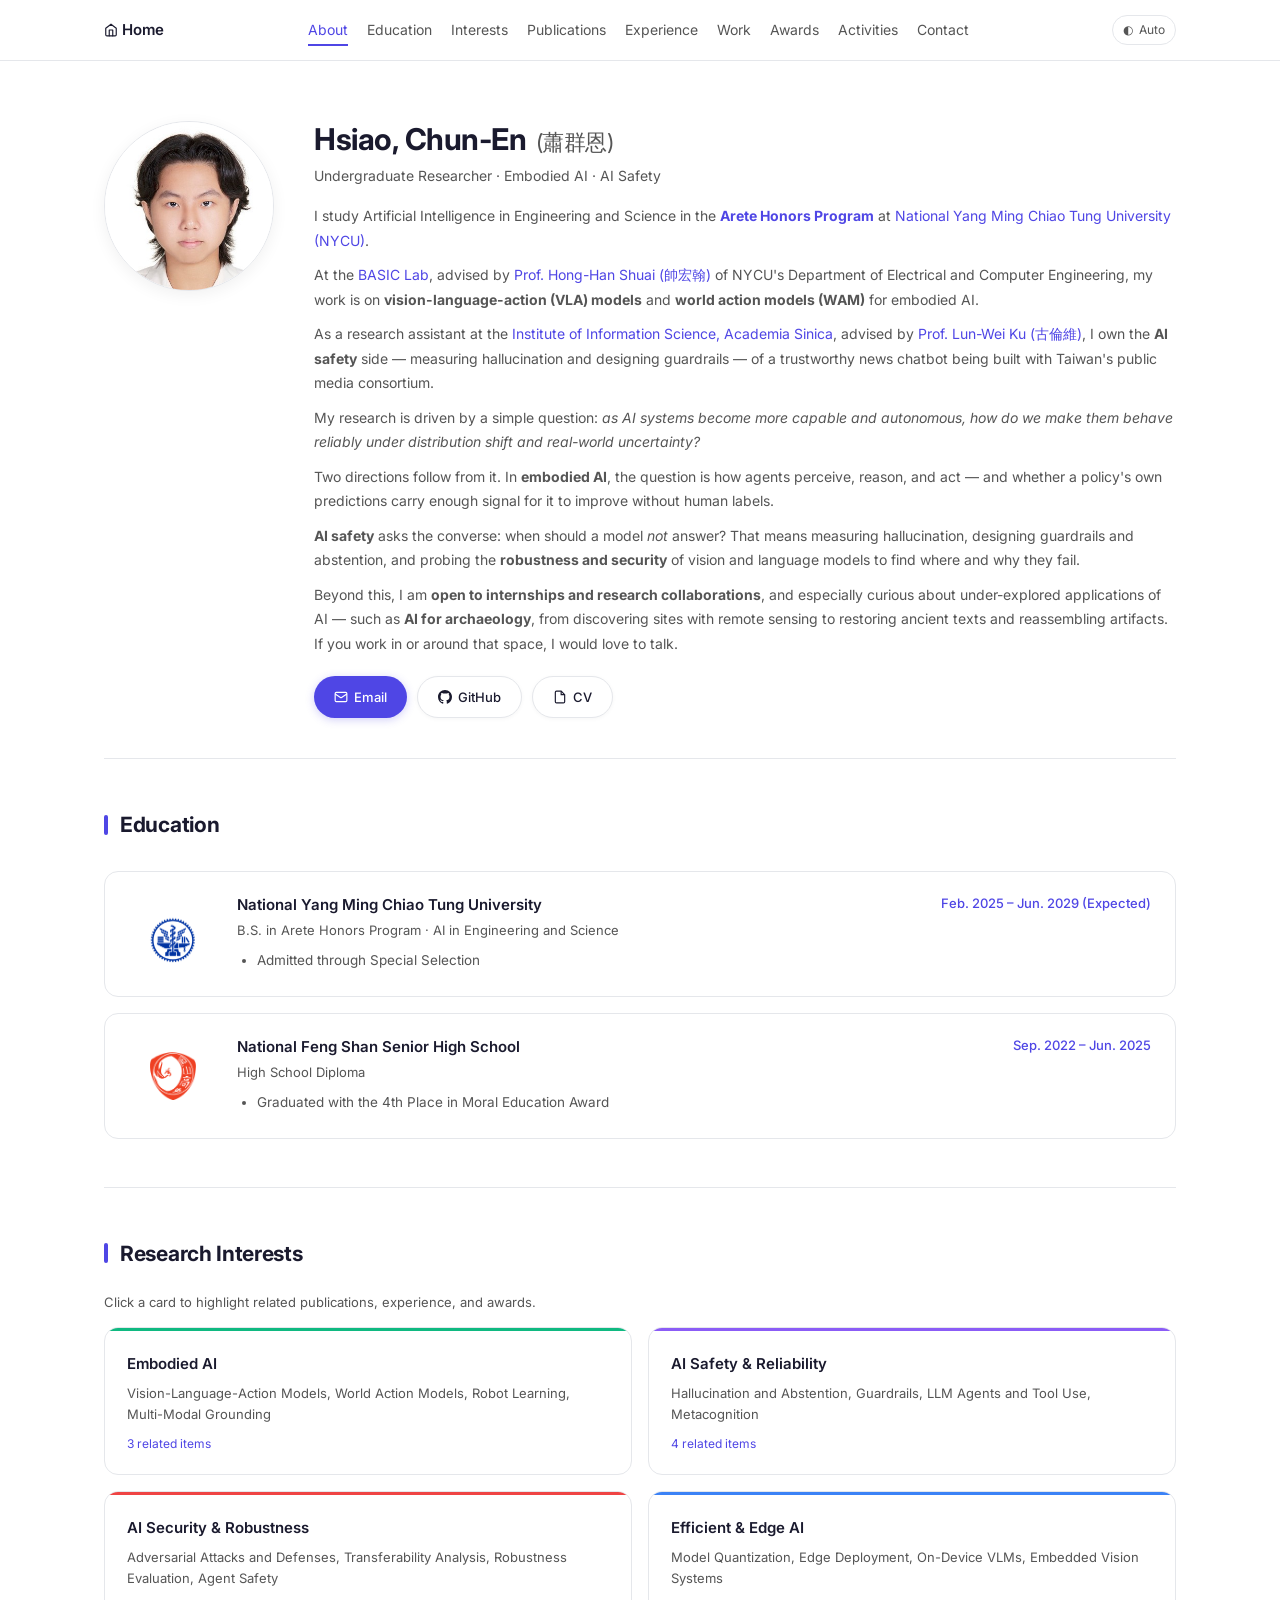
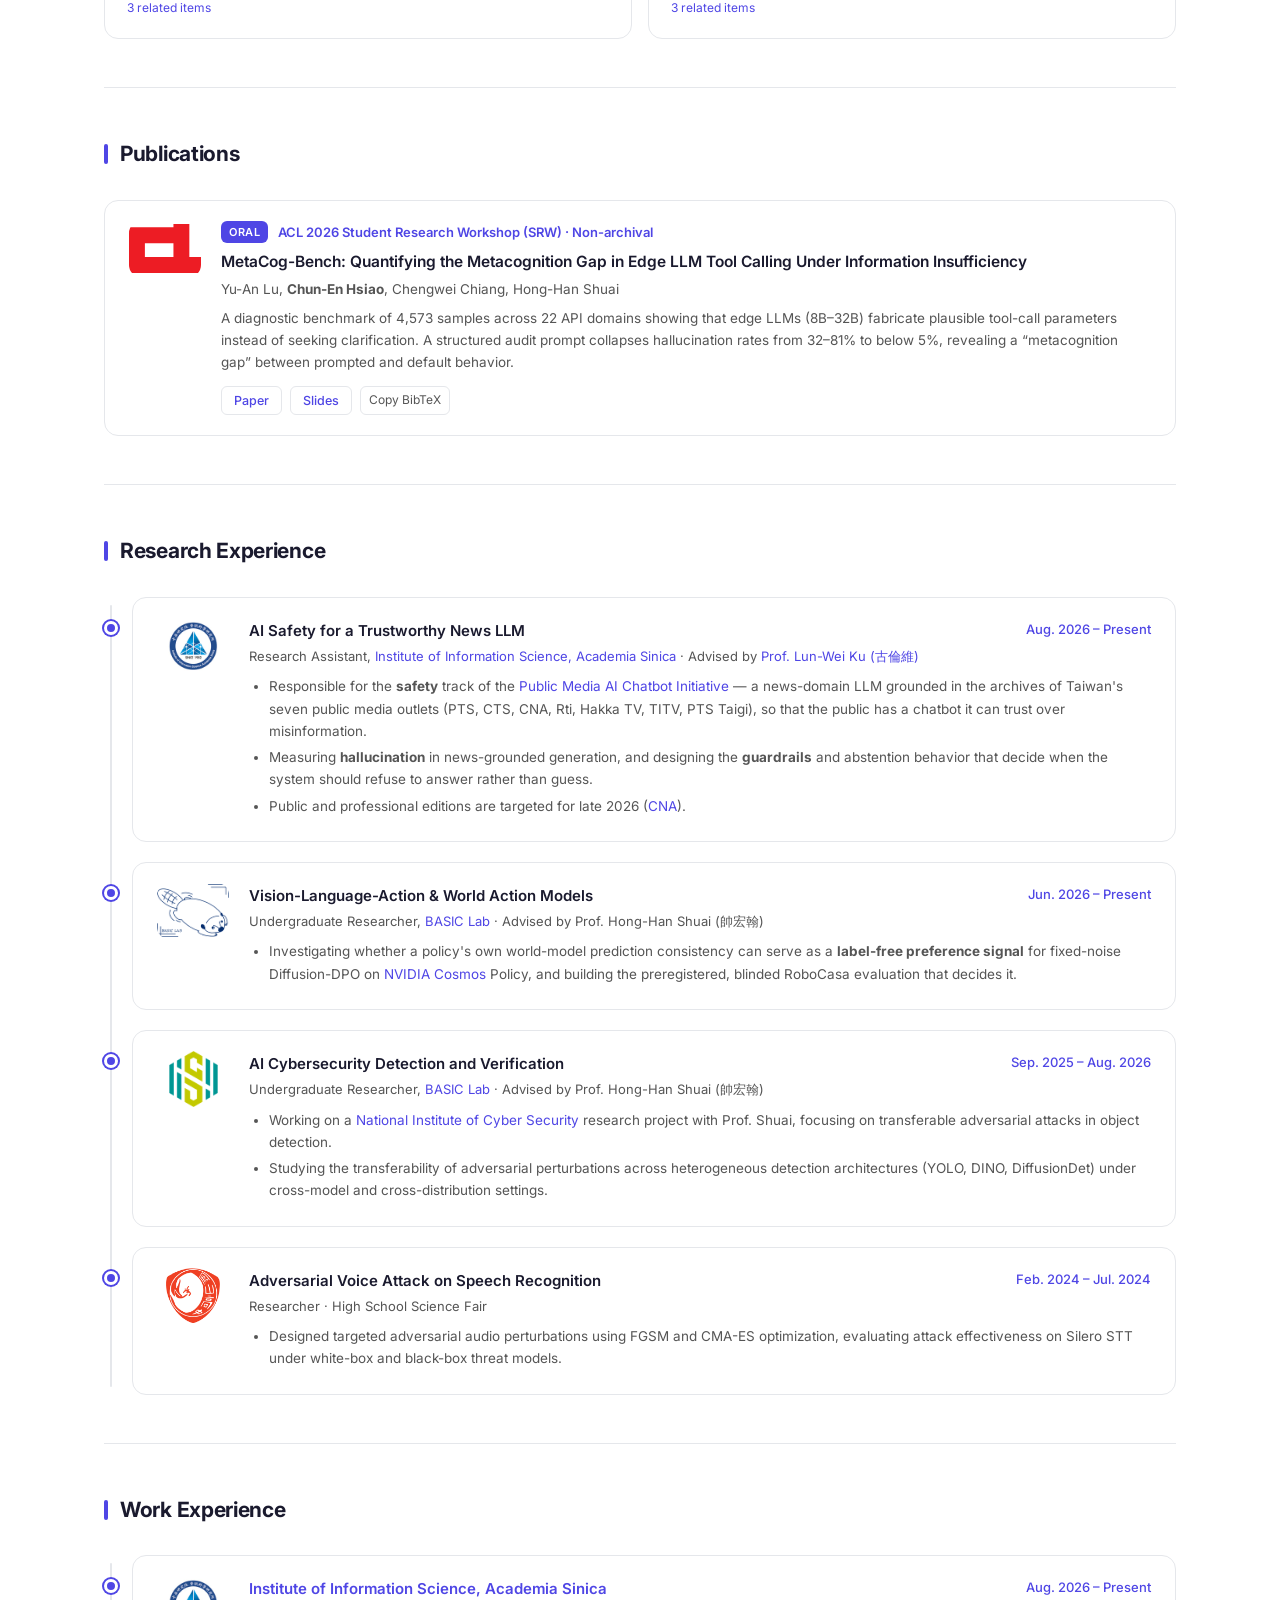
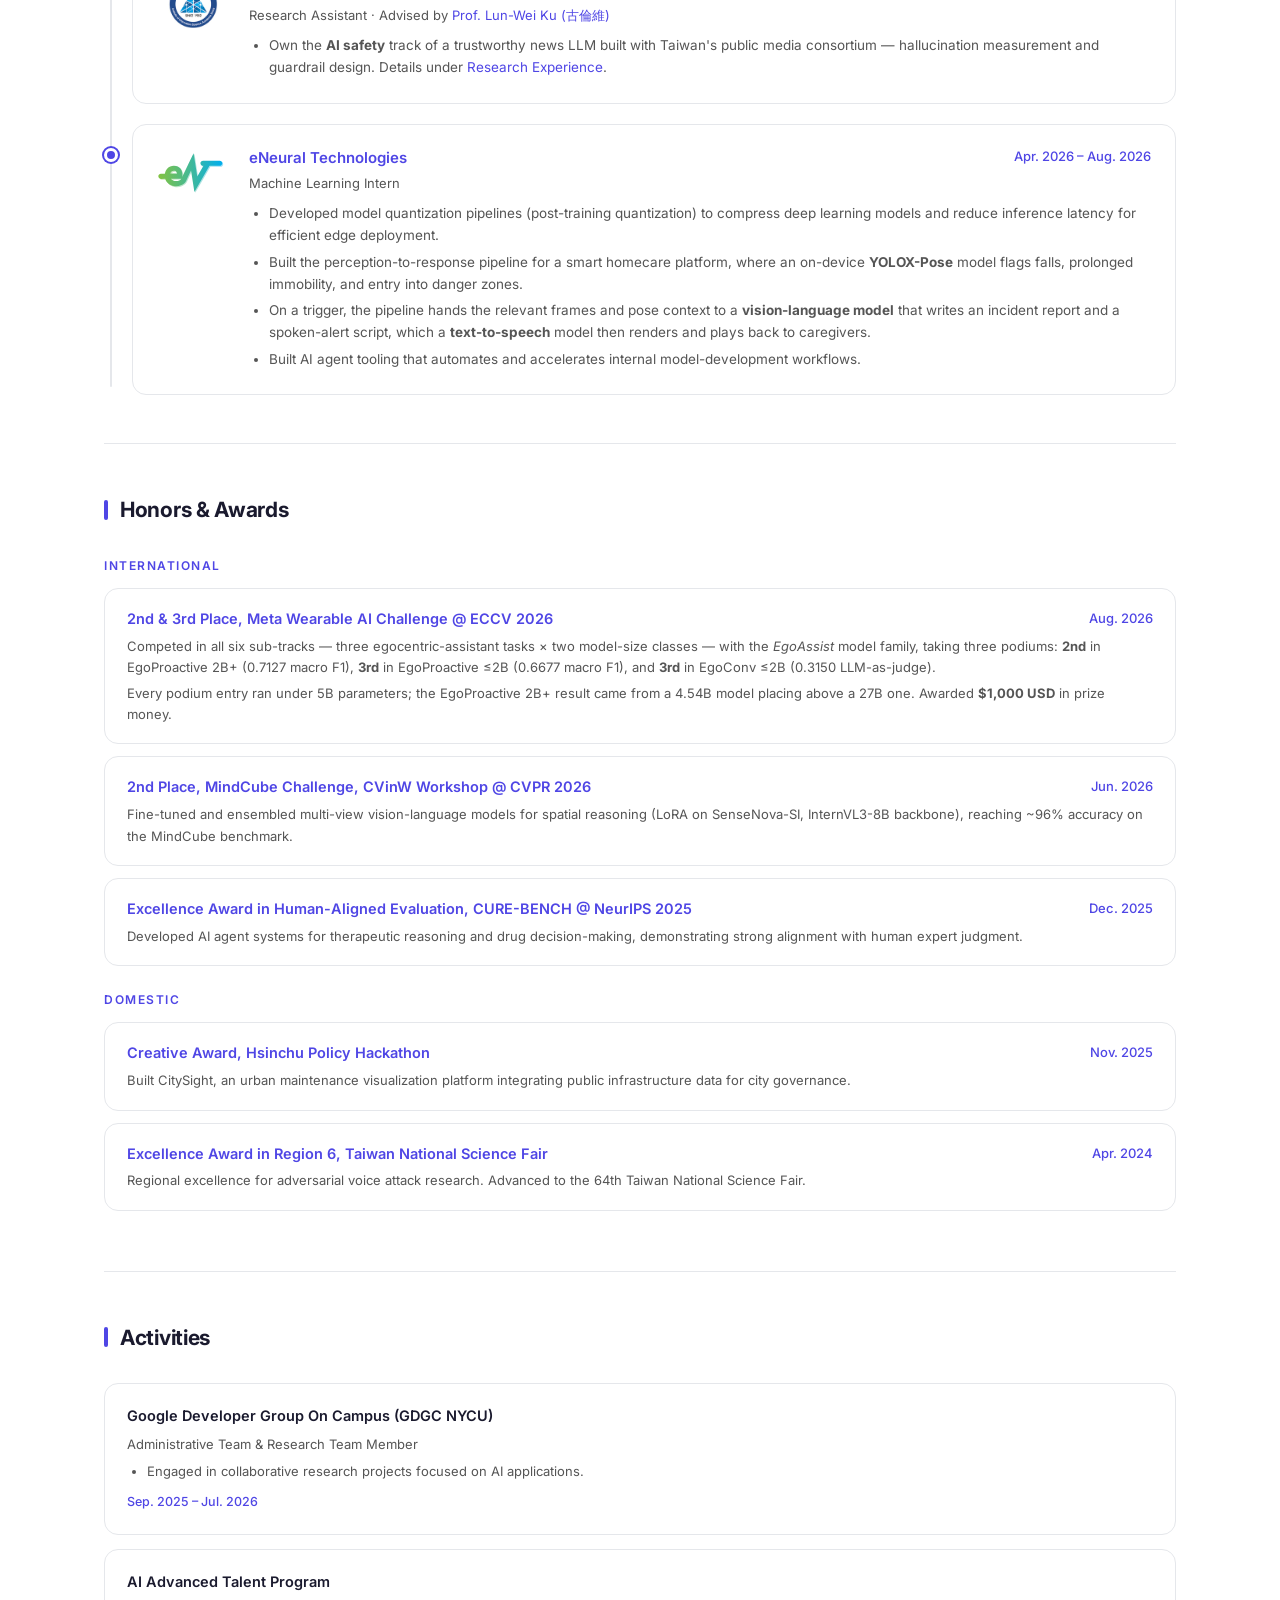
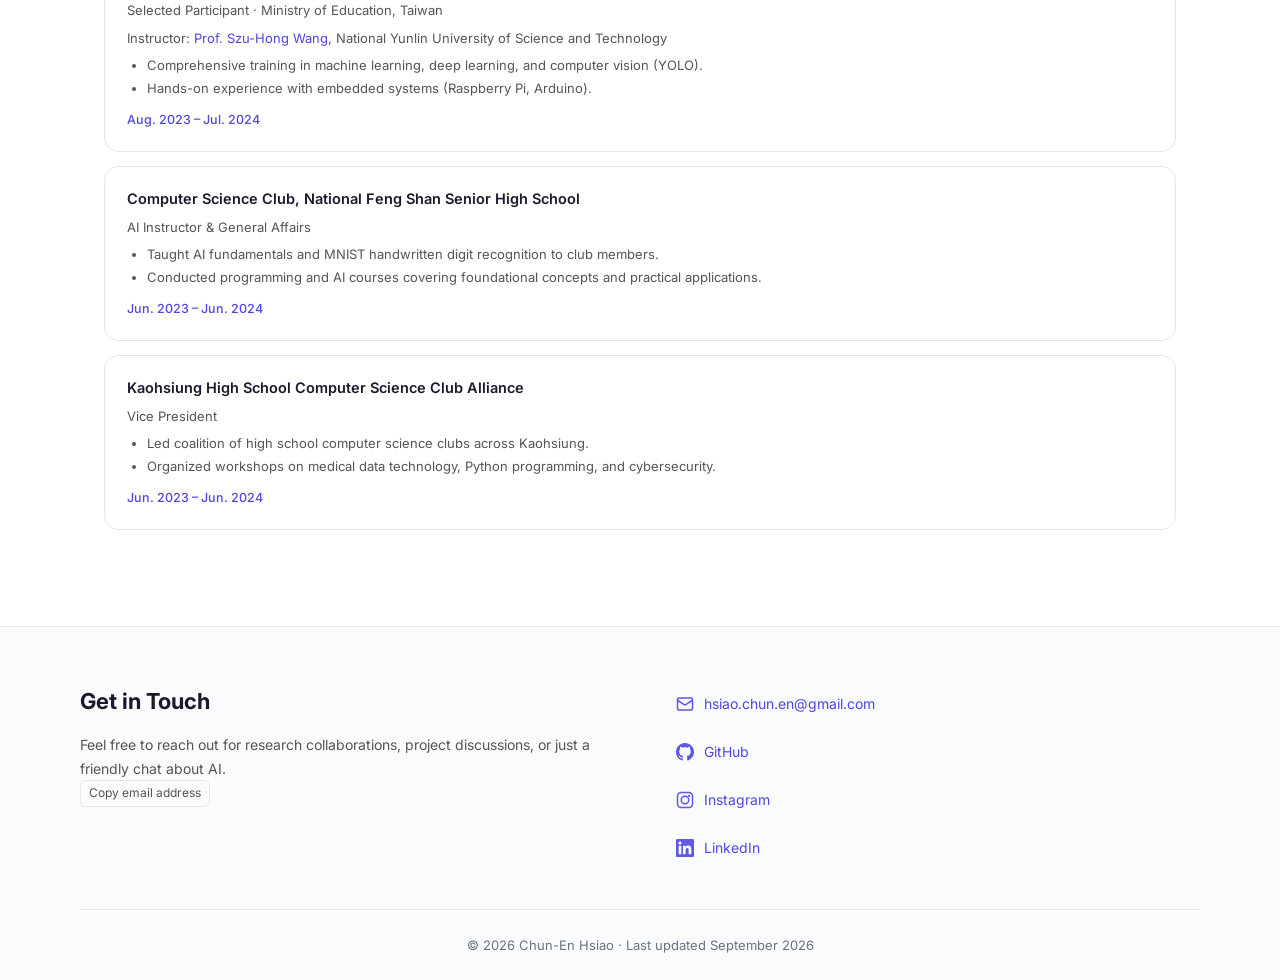
==== commit fcedf492: "Interest filter also highlights awards; refresh screenshots Co-Authored-By: Claude Opus 5.5 <noreply" ====
--- a/index.html
+++ b/index.html
@@ -1096,7 +1096,8 @@
 [data-tags] { transition: opacity 0.25s, filter 0.25s; }
 body.filtering [data-tags].dim { opacity: 0.28; filter: grayscale(0.8); }
 body.filtering [data-tags].match > .exp-item,
-body.filtering .pub-item.match { border-color: var(--accent); }
+body.filtering .pub-item.match,
+body.filtering .award-item.match { border-color: var(--accent); }
 
 .copy-btn {
     background: none; border: 1px solid var(--border); border-radius: 6px;
@@ -1119,6 +1120,18 @@
 }
 .to-top.show { opacity: 1; pointer-events: auto; }
 .to-top:hover { color: var(--accent); border-color: var(--accent); }
+
+@media (max-width: 640px) {
+    .nav-links.open { gap: 2px; padding: 8px 16px 12px; }
+    .nav-links.open a { padding: 10px 12px; border-radius: 8px; }
+    .nav-links.open a::after { display: none; }
+    .nav-links.open a.active { background: var(--accent-light); color: var(--accent); }
+    .nav-toggle span { transition: transform 0.2s, opacity 0.2s; }
+    .nav-toggle[aria-expanded="true"] span:nth-child(1) { transform: translateY(6px) rotate(45deg); }
+    .nav-toggle[aria-expanded="true"] span:nth-child(2) { opacity: 0; }
+    .nav-toggle[aria-expanded="true"] span:nth-child(3) { transform: translateY(-6px) rotate(-45deg); }
+    .to-top { right: 16px; bottom: 16px; }
+}
 
 @media print {
     .read-progress, .theme-toggle, .to-top, .toast, .filter-hint, .copy-btn { display: none !important; }
@@ -1303,7 +1316,7 @@
         <!-- Research Interests -->
         <section class="section" id="interests">
             <h2>Research Interests</h2>
-            <p class="filter-hint" id="filter-hint">Click a card to highlight related publications and experience.</p>
+            <p class="filter-hint" id="filter-hint">Click a card to highlight related publications, experience, and awards.</p>
             <div class="interests-grid">
                 <button type="button" class="interest-card card-vla" data-filter="embodied" aria-pressed="false">
                     <span class="card-accent"></span>
@@ -1512,7 +1525,7 @@
 
             <div class="awards-group">
                 <h3 class="awards-category">International</h3>
-                <div class="award-item">
+                <div data-tags="embodied edge" class="award-item">
                     <div class="award-content">
                         <div class="award-header">
                             <span class="award-name"><a href="https://wearable-ai-workshop.github.io/" target="_blank" rel="noopener noreferrer">2nd &amp; 3rd Place, Meta Wearable AI Challenge @ ECCV 2026</a></span>
@@ -1522,7 +1535,7 @@
                         <p>Every podium entry ran under 5B parameters; the EgoProactive 2B+ result came from a 4.54B model placing above a 27B one. Awarded <strong>$1,000 USD</strong> in prize money.</p>
                     </div>
                 </div>
-                <div class="award-item">
+                <div data-tags="embodied" class="award-item">
                     <div class="award-content">
                         <div class="award-header">
                             <span class="award-name"><a href="https://eval.ai/web/challenges/challenge-page/2687/overview" target="_blank" rel="noopener noreferrer">2nd Place, MindCube Challenge, CVinW Workshop @ CVPR 2026</a></span>
@@ -1531,7 +1544,7 @@
                         <p>Fine-tuned and ensembled multi-view vision-language models for spatial reasoning (LoRA on SenseNova-SI, InternVL3-8B backbone), reaching ~96% accuracy on the MindCube benchmark.</p>
                     </div>
                 </div>
-                <div class="award-item">
+                <div data-tags="safety" class="award-item">
                     <div class="award-content">
                         <div class="award-header">
                             <span class="award-name"><a href="https://neurips.cc/virtual/2025/competition/127720" target="_blank" rel="noopener noreferrer">Excellence Award in Human-Aligned Evaluation, CURE-BENCH @ NeurIPS 2025</a></span>
@@ -1544,7 +1557,7 @@
 
             <div class="awards-group">
                 <h3 class="awards-category">Domestic</h3>
-                <div class="award-item">
+                <div data-tags="" class="award-item">
                         <div class="award-content">
                         <div class="award-header">
                             <span class="award-name"><a href="https://114hsinchuhackathon.com/" target="_blank" rel="noopener noreferrer">Creative Award, Hsinchu Policy Hackathon</a></span>
@@ -1553,7 +1566,7 @@
                         <p>Built CitySight, an urban maintenance visualization platform integrating public infrastructure data for city governance.</p>
                     </div>
                 </div>
-                <div class="award-item">
+                <div data-tags="security" class="award-item">
                         <div class="award-content">
                         <div class="award-header">
                             <span class="award-name"><a href="https://twsf.ntsec.gov.tw/" target="_blank" rel="noopener noreferrer">Excellence Award in Region 6, Taiwan National Science Fair</a></span>
@@ -1775,6 +1788,12 @@
             const open = links.classList.toggle('open');
             toggle.setAttribute('aria-expanded', open ? 'true' : 'false');
         });
+        document.addEventListener('click', (e) => {
+            if (links.classList.contains('open') && !e.target.closest('nav')) {
+                links.classList.remove('open');
+                toggle.setAttribute('aria-expanded', 'false');
+            }
+        });
         links.addEventListener('click', (e) => {
             if (e.target.tagName === 'A') {
                 links.classList.remove('open');
